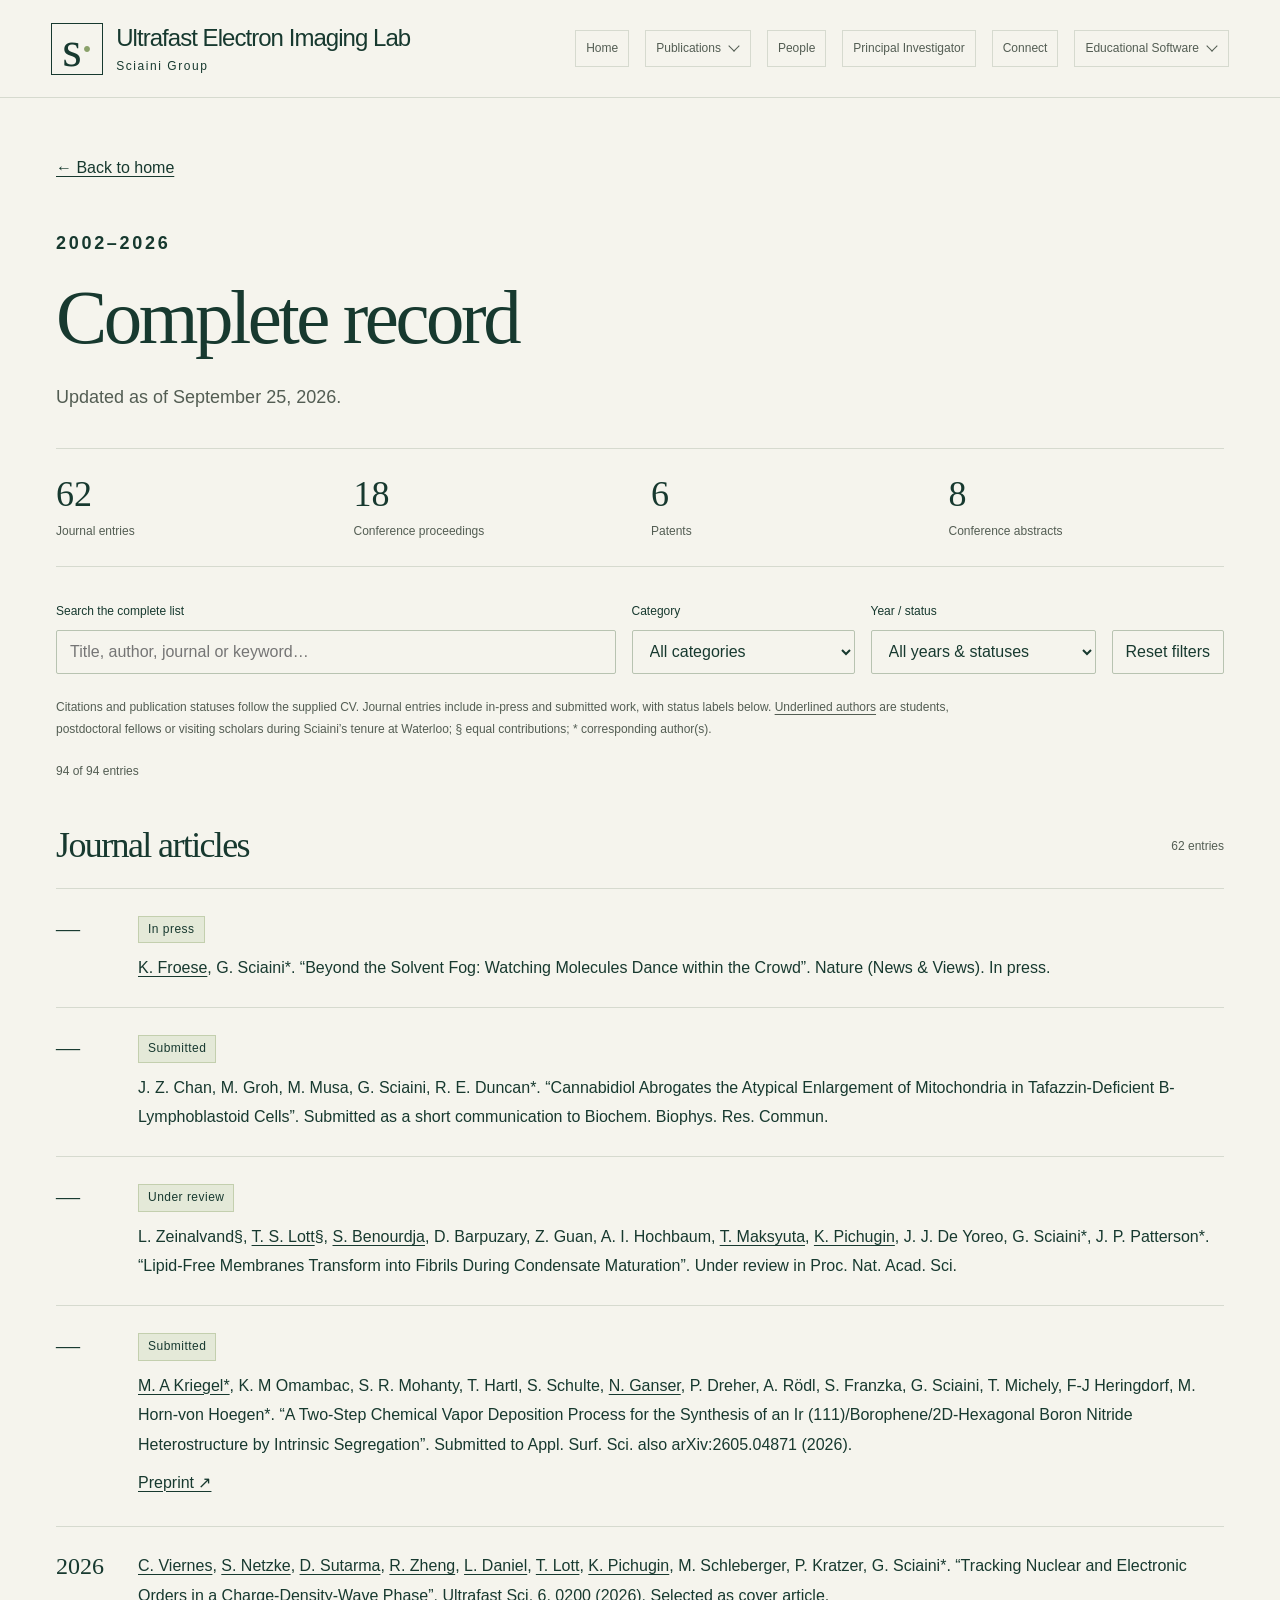
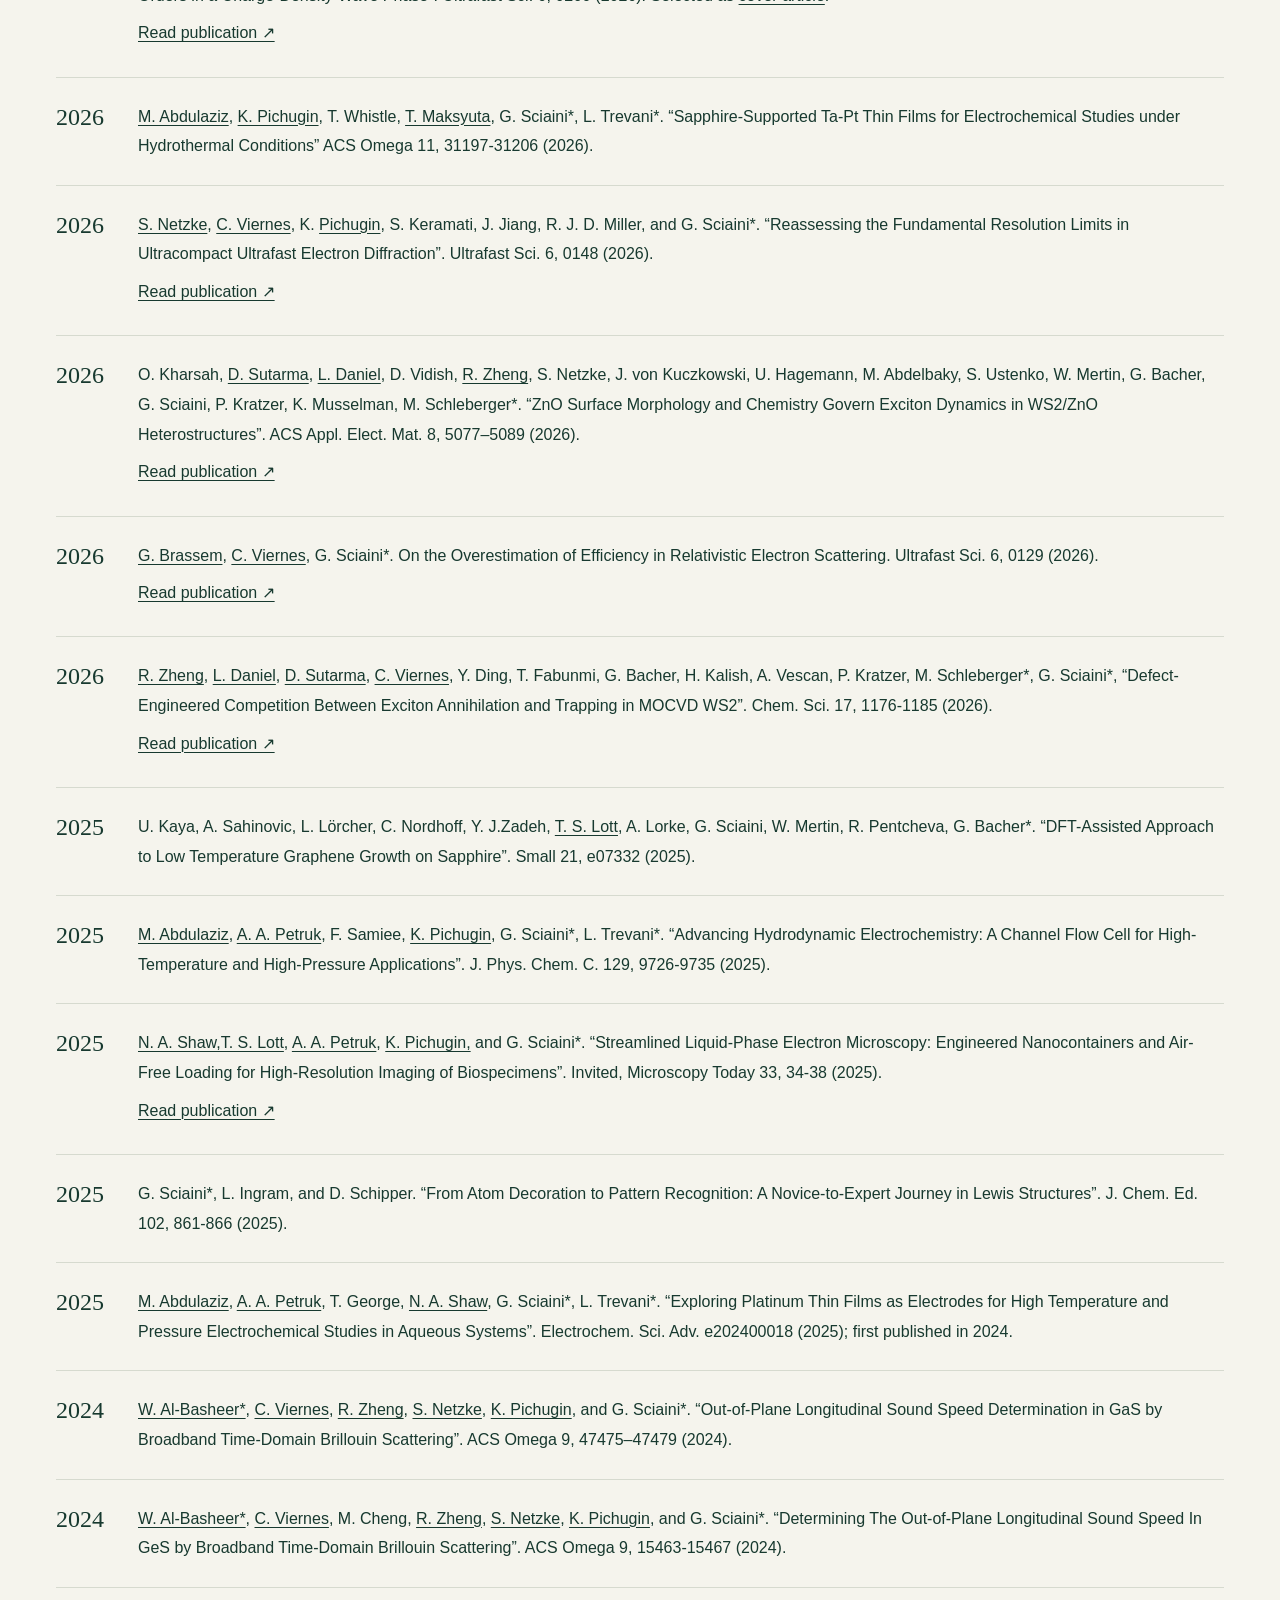
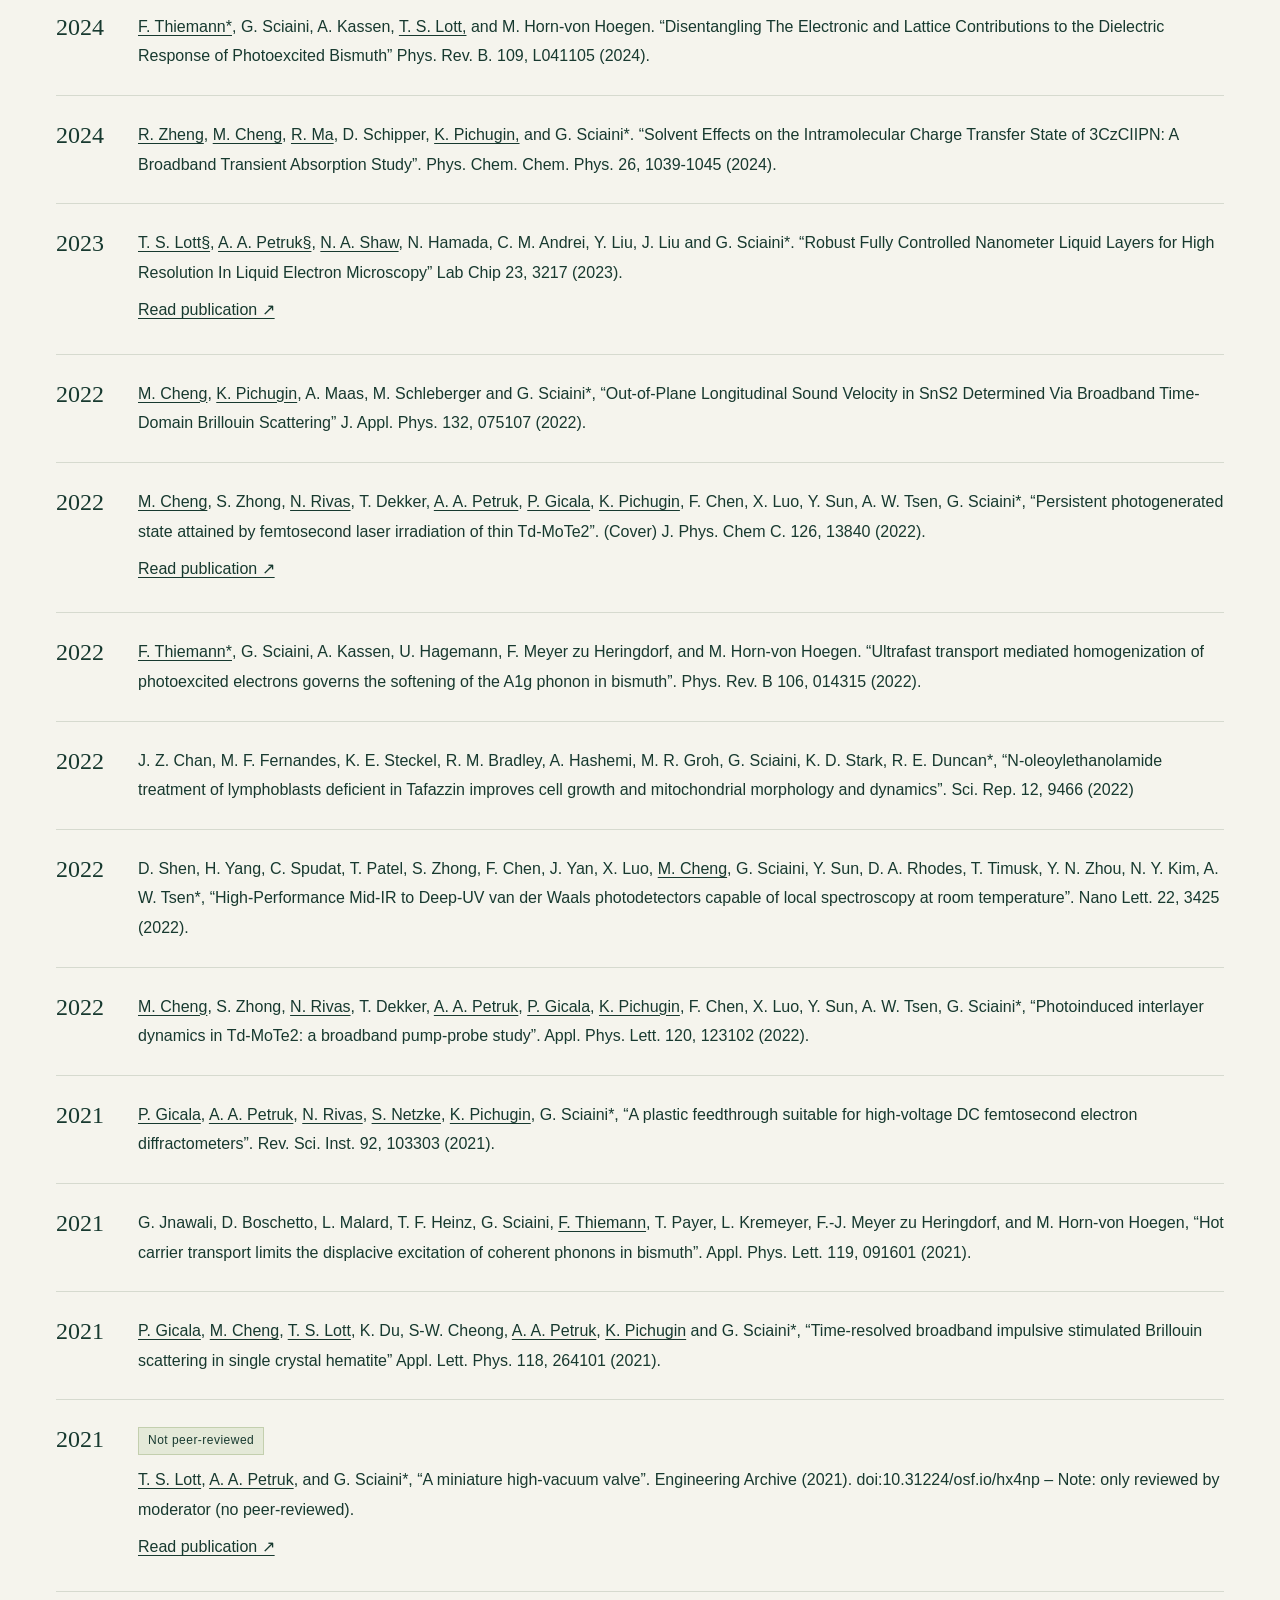
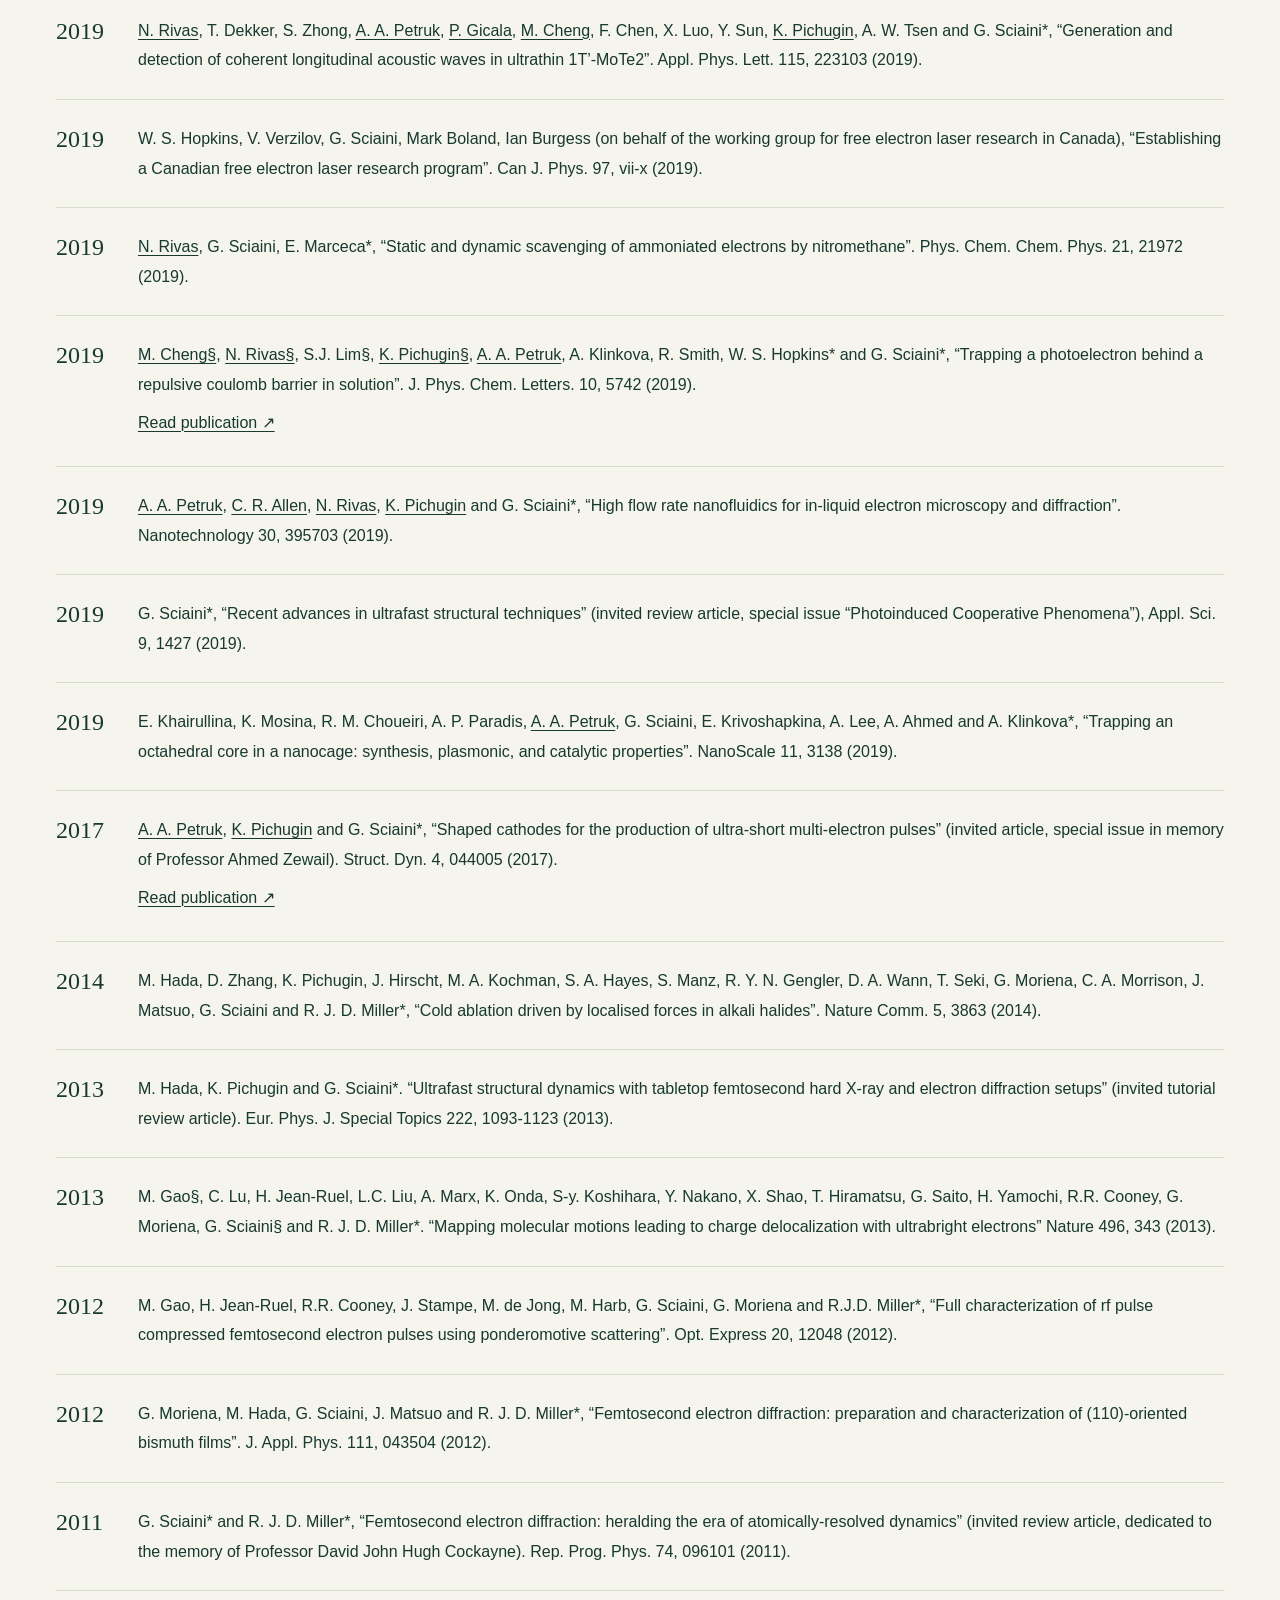
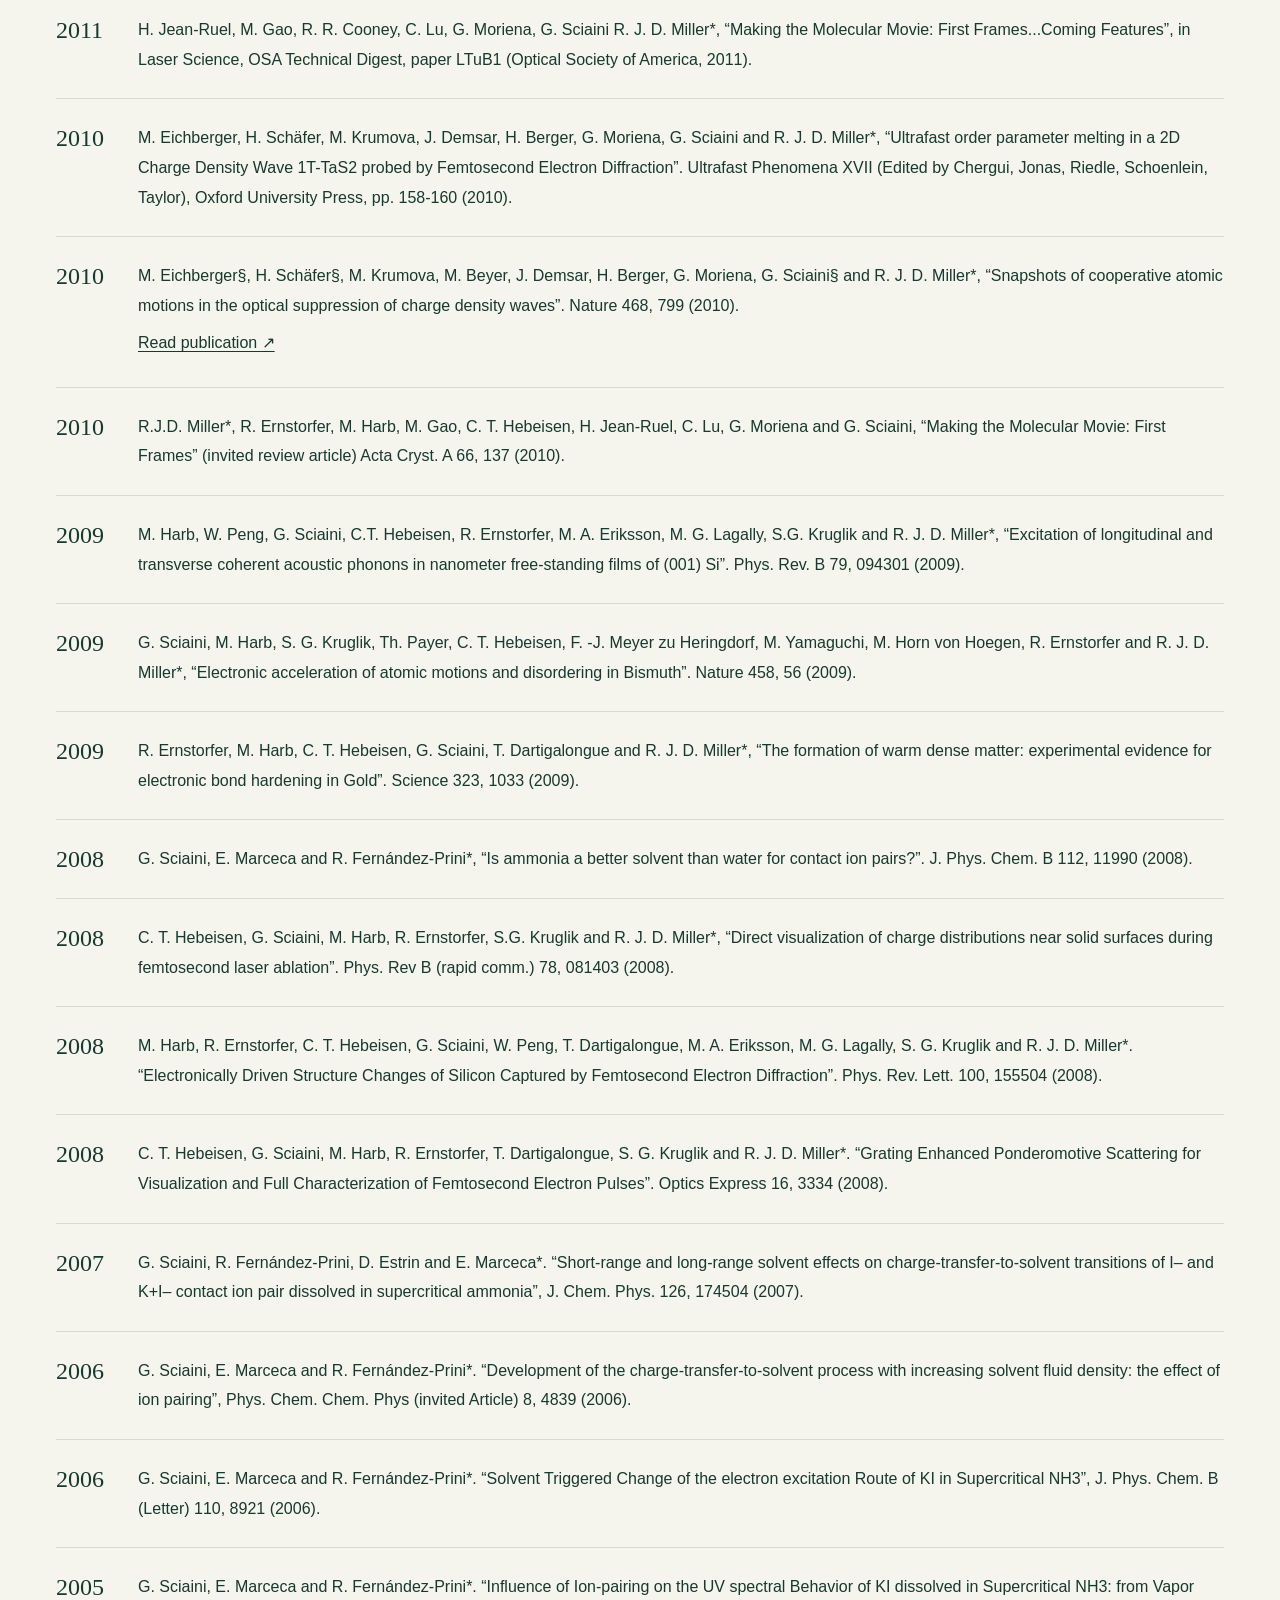
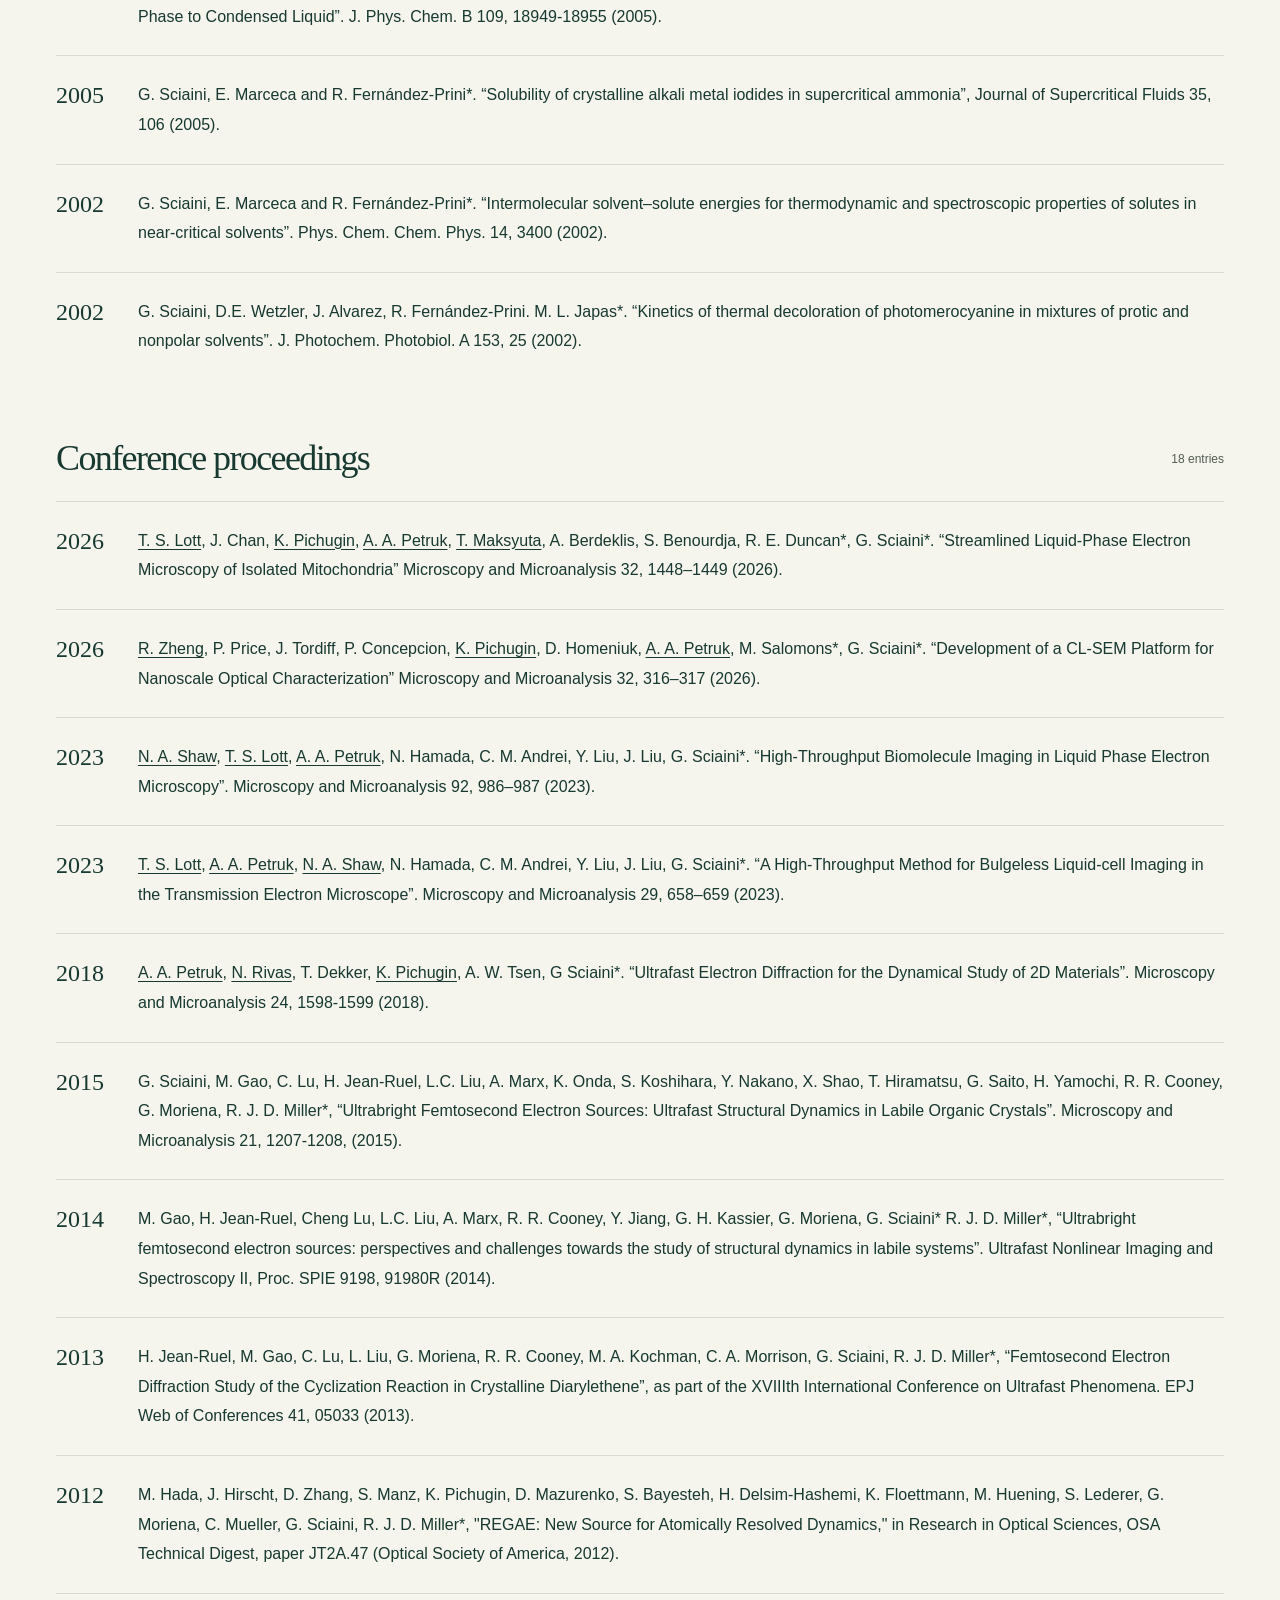
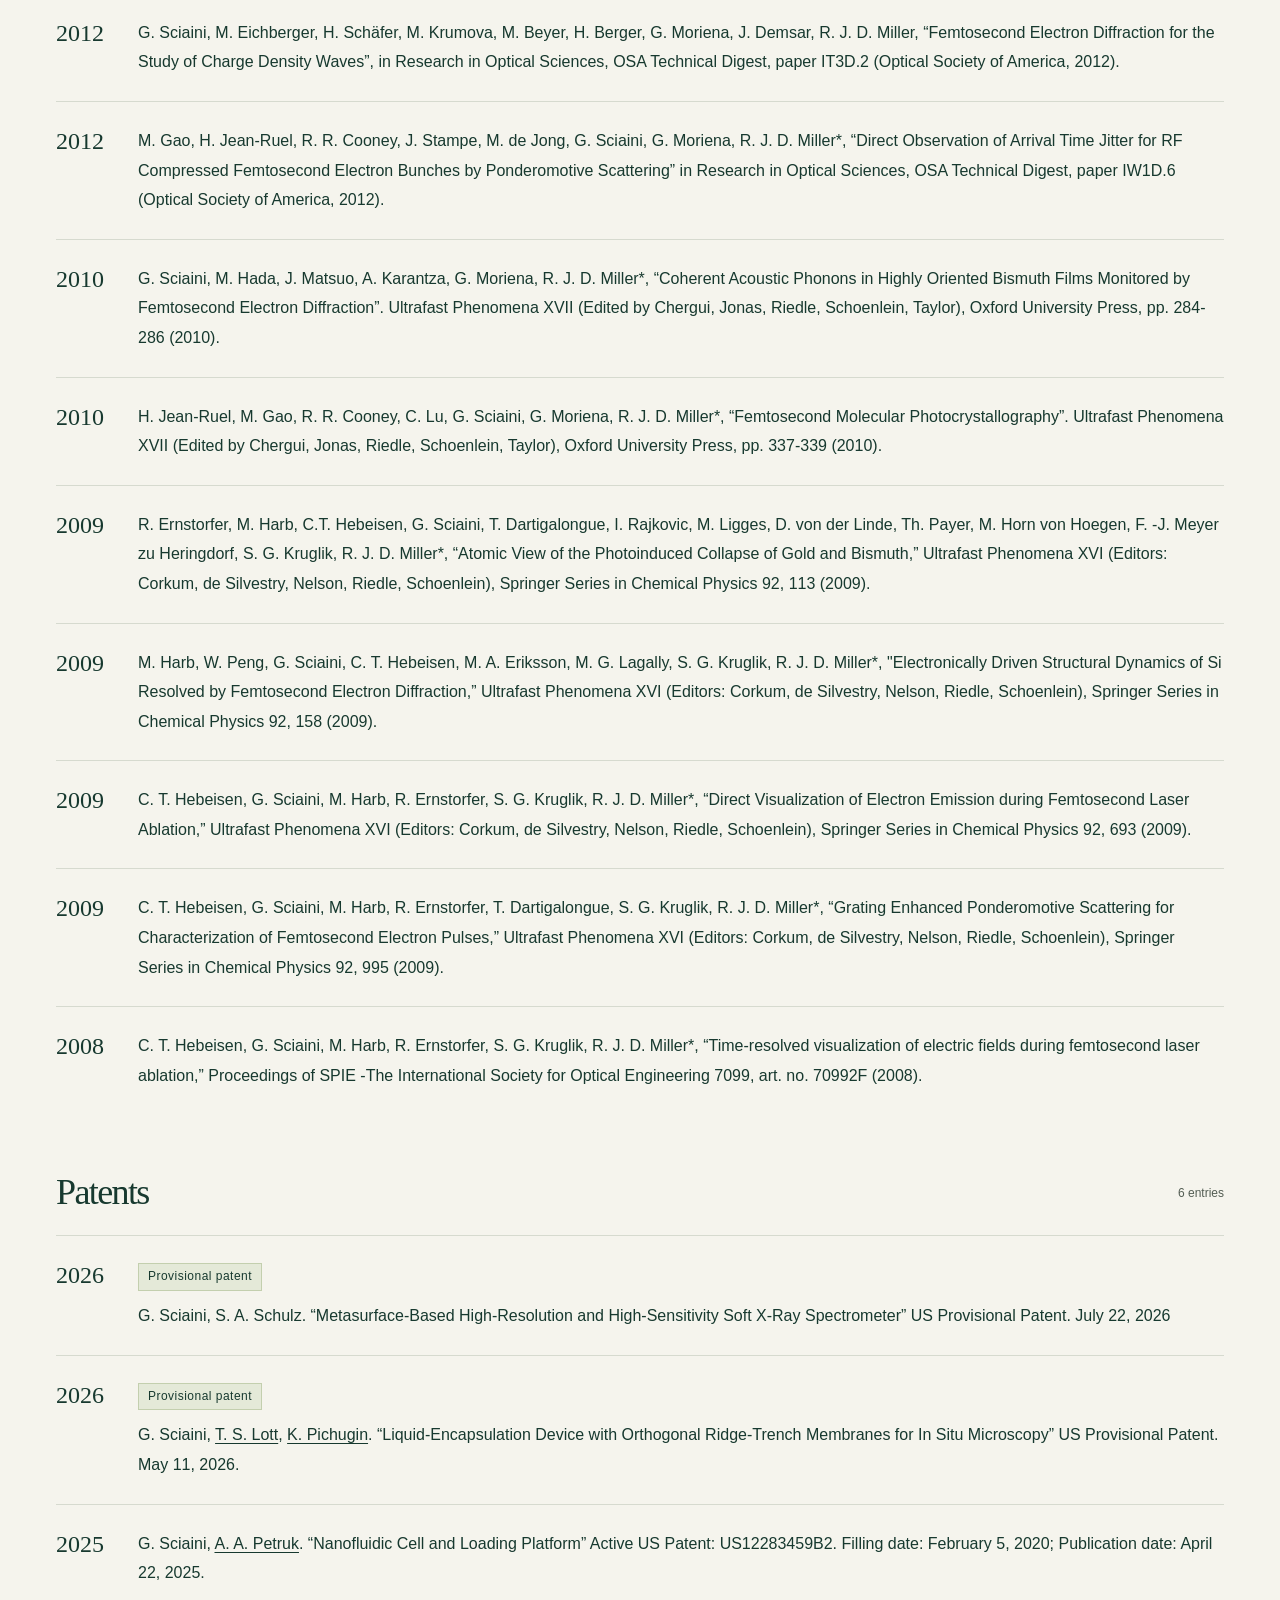
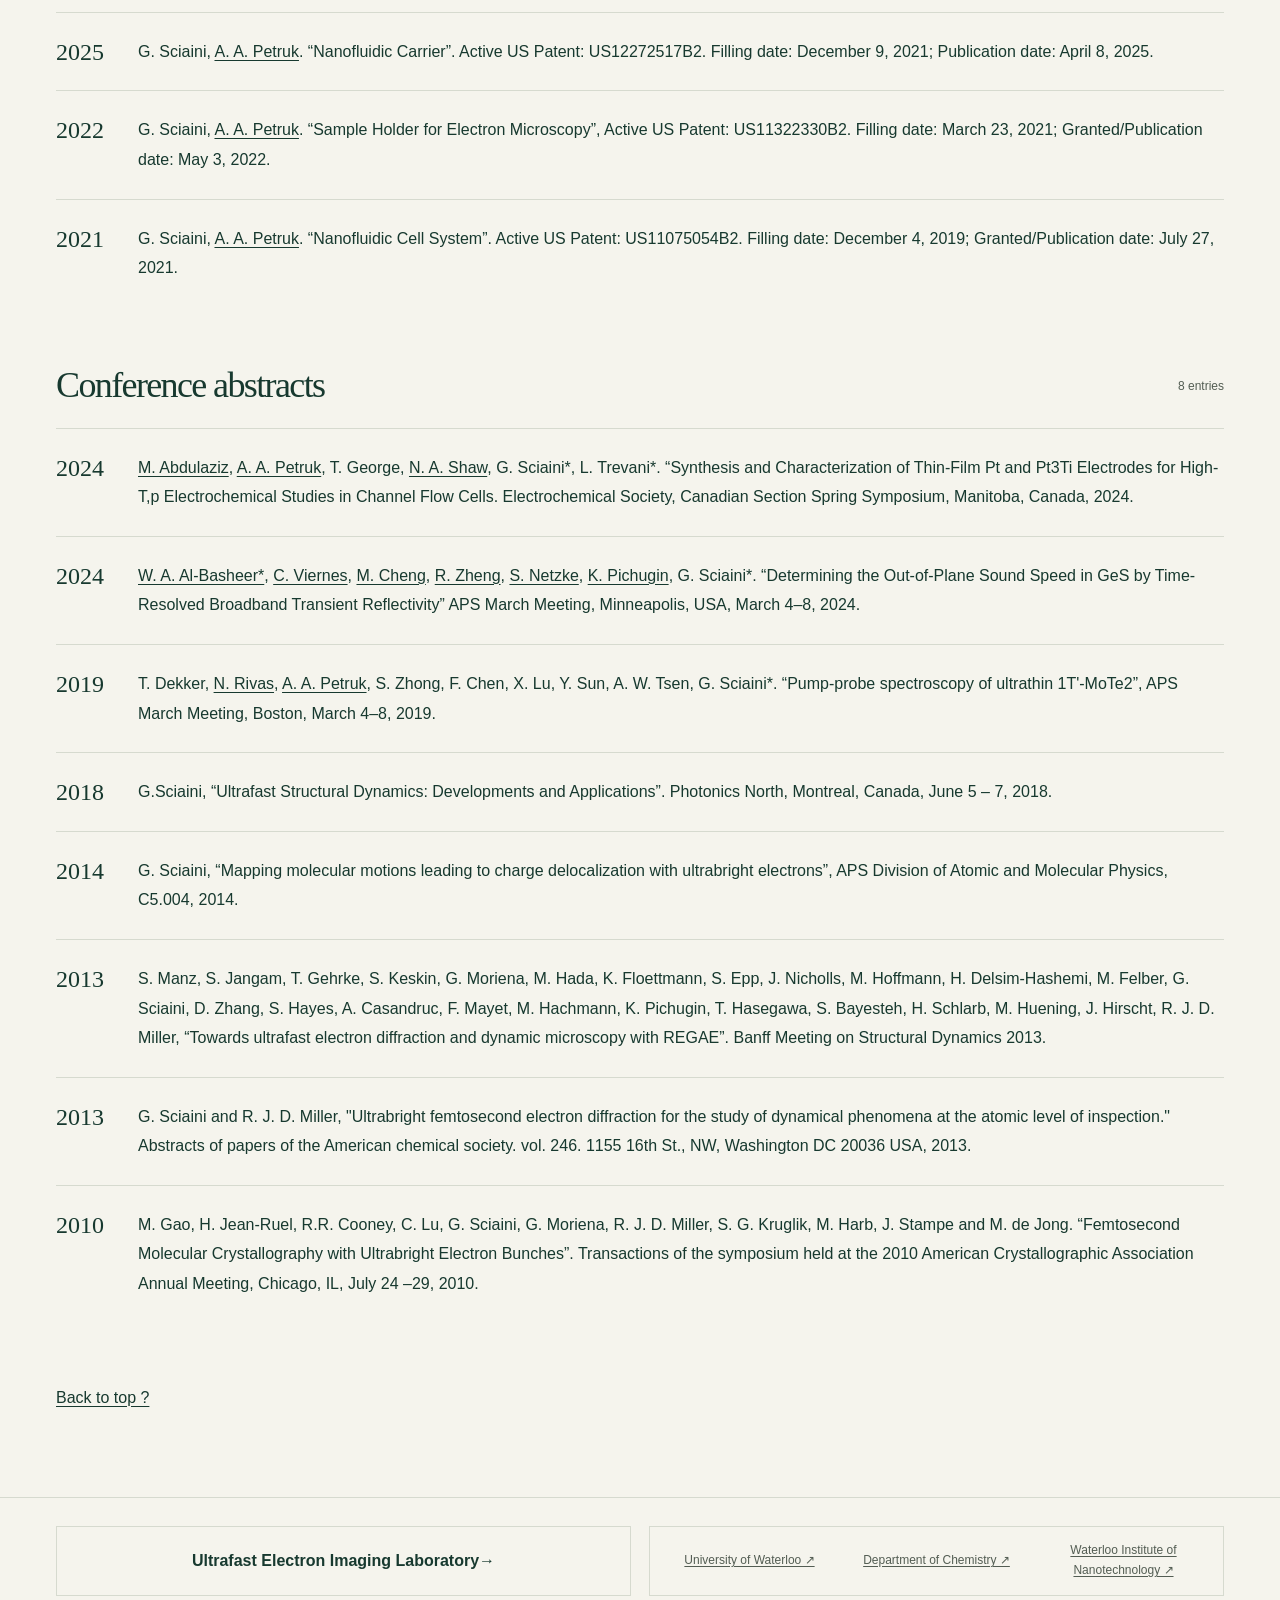
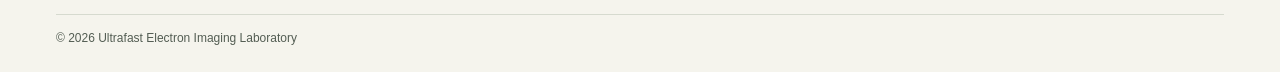
==== publications.html @ 293374c2 "major changes" ====
<!doctype html>
<html lang="en">
  <head>
    <meta charset="utf-8">
    <meta name="viewport" content="width=device-width, initial-scale=1">
    <meta name="theme-color" content="#143b32">
    <title>
      Complete Publications — UeIL
    </title>
    <meta name="description" content="Complete publication record from Germán Sciaini’s September 2026 CV: journal articles, conference proceedings, patents and abstracts.">
    <link rel="stylesheet" href="assets/css/style.css">
    <script src="assets/js/navigation.js" defer>
    </script>
    <script src="assets/js/publications.js" defer>
    </script>
  </head>
  <body>
    <a class="skip" href="#main">Skip to content</a>
    <header>
      <a class="brand" href="index.html" aria-label="UeIL home"><span class="mark" aria-hidden="true">s<span>·</span></span><span>Ultrafast Electron Imaging Lab<small>Sciaini Group</small></span></a>
      <button class="menu-toggle" aria-expanded="false" aria-controls="navigation">
         Menu <span>☰</span>
      </button>
      <nav id="navigation" aria-label="Main navigation">
        <a href="index.html">Home</a>
        <div class="publications-nav">
          <a href="index.html#publications">Publications <span class="nav-dropdown-indicator" aria-hidden="true">⌄</span></a>
          <div class="publications-menu">
            <a href="publications.html" aria-current="page">Complete Publications <span aria-hidden="true">→</span></a>
            <a href="spotlight.html">Research Spotlights <span aria-hidden="true">→</span></a>
          </div>
        </div>
        <a href="index.html#people">People</a>
        <a href="index.html#pi">Principal Investigator</a>
        <details class="education-dropdown">
          <summary>
            Educational Software <span aria-hidden="true">⌄</span>
          </summary>
          <div class="education-links" aria-label="Educational visualizers">
            <a href="educational-software/Hydrogen_Orbital_Visualizer.html" target="_blank" rel="noopener">Hydrogen Orbital Visualizer <span aria-hidden="true">→</span></a>
            <a href="educational-software/Hybrid_Orbital_Visualizer.html" target="_blank" rel="noopener">Hybrid Orbital Visualizer <span aria-hidden="true">→</span></a>
            <a href="educational-software/Molecular_Orbital_Visualizer.html" target="_blank" rel="noopener">Molecular Orbital Visualizer <span aria-hidden="true">→</span></a>
            <small>Opens in a new tab</small>
          </div>
        </details>
        <a class="nav-contact" href="index.html#contact">Connect</a>
      </nav>
    </header>
    <main id="main" class="wrap bibliography">
      <a class="text-link" href="index.html">← Back to home</a>
      <p class="eyebrow">
         2002–2026
      </p>
      <h1>
         Complete record
      </h1>
      <p class="bibliography-intro">
         Updated as of September 25, 2026.
      </p>
      <div class="cv-totals">
        <span><strong data-cv-total="Journal articles">—</strong>Journal entries</span><span><strong data-cv-total="Conference proceedings">—</strong>Conference proceedings</span><span><strong data-cv-total="Patents">—</strong>Patents</span><span><strong data-cv-total="Conference abstracts">—</strong>Conference abstracts</span>
      </div>
      <p id="cv-totals-error" role="alert" hidden>
        The publication list could not be loaded.
      </p>
      <div class="cv-controls">
        <label>
           Search the complete list<input type="search" id="cv-search" placeholder="Title, author, journal or keyword…">
        </label>
        <label>
           Category
          <select id="cv-category">
            <option value="All">
              All categories
            </option>
            <option>
              Journal articles
            </option>
            <option>
              Conference proceedings
            </option>
            <option>
              Patents
            </option>
            <option>
              Conference abstracts
            </option>
          </select>
        </label>
        <label>
           Year / status
          <select id="cv-year">
            <option value="All">
              All years & statuses
            </option>
            <option value="2026">
              2026
            </option>
            <option value="2025">
              2025
            </option>
            <option value="2024">
              2024
            </option>
            <option value="2023">
              2023
            </option>
            <option value="2022">
              2022
            </option>
            <option value="2021">
              2021
            </option>
            <option value="2019">
              2019
            </option>
            <option value="2018">
              2018
            </option>
            <option value="2017">
              2017
            </option>
            <option value="2015">
              2015
            </option>
            <option value="2014">
              2014
            </option>
            <option value="2013">
              2013
            </option>
            <option value="2012">
              2012
            </option>
            <option value="2011">
              2011
            </option>
            <option value="2010">
              2010
            </option>
            <option value="2009">
              2009
            </option>
            <option value="2008">
              2008
            </option>
            <option value="2007">
              2007
            </option>
            <option value="2006">
              2006
            </option>
            <option value="2005">
              2005
            </option>
            <option value="2002">
              2002
            </option>
            <option value="In press">
              In press
            </option>
            <option value="Pending">
              Submitted / under review
            </option>
          </select>
        </label>
        <button id="cv-reset">
           Reset filters
        </button>
      </div>
      <p class="cv-source-note">
         Citations and publication statuses follow the supplied CV. Journal entries include in-press and submitted work, with status labels below. <span class="cv-member">Underlined authors</span> are students, postdoctoral fellows or visiting scholars during Sciaini’s tenure at Waterloo; § equal contributions; * corresponding author(s).
      </p>
      <p id="cv-count" aria-live="polite">
        Loading publication counts…
      </p>
      <p id="cv-empty" hidden>
         No entries match these filters. Try another search or reset the filters.
      </p>
      <div id="cv-categories"></div>
      <a class="text-link" href="#main">Back to top ?</a>
    </main>
    <footer class="site-footer">
      <div class="wrap footer-inner">
        <a class="footer-name" href="index.html">Ultrafast Electron Imaging Laboratory<span>→</span></a>
        <nav class="footer-affiliations" aria-label="Institutional affiliations">
          <a href="https://uwaterloo.ca/" target="_blank" rel="noopener" aria-label="University of Waterloo"><span class="footer-affiliation-full">University of Waterloo ↗</span><span class="footer-affiliation-compact" aria-hidden="true">UWaterloo</span></a>
          <a href="https://uwaterloo.ca/chemistry/" target="_blank" rel="noopener" aria-label="Department of Chemistry"><span class="footer-affiliation-full">Department of Chemistry ↗</span><span class="footer-affiliation-compact" aria-hidden="true">Dept. Chemistry</span></a>
          <a href="https://uwaterloo.ca/institute-nanotechnology/" target="_blank" rel="noopener" aria-label="Waterloo Institute of Nanotechnology"><span class="footer-affiliation-full">Waterloo Institute of Nanotechnology ↗</span><span class="footer-affiliation-compact" aria-hidden="true">WIN</span></a>
        </nav>
        <div class="footer-meta">
          <span>© 2026 Ultrafast Electron Imaging Laboratory</span>
        </div>
      </div>
    </footer>
  </body>
</html>
---- assets/css/style.css ----
:root {
  --paper:#f5f4ed;
  --ink:#17392f;
  --muted:#535d53;
  --line:#d6dacf;
  --green:#153d32;
  --accent:#b5cc89;
  --font-sans:Arial,Helvetica,sans-serif;
  --font-serif:Georgia,'Times New Roman',serif;
  --type-caption:.75rem;
  --type-small:1rem;
  --type-body:1.125rem;
  --type-lead:1.125rem;
  --type-title-sm:1.25rem;
  --type-title-md:1.5rem;
  --type-title-lg:1.875rem;
  --type-heading:2.25rem;
  --type-heading-xl:2.75rem;
  --type-display-compact:3.125rem;
  --type-display-mobile:3.125rem;
  --type-display-tablet:3.5rem;
  --type-display:52px;
  --type-heading-main:40px;
  --type-bibliography:50px
}
@supports (font-size:clamp(1rem,2vw,2rem)) {
  :root {
    --type-display:clamp(3.25rem,5.2vw,4.75rem);
    --type-heading-main:clamp(2.5rem,4.1vw,3.875rem);
    --type-bibliography:clamp(3.125rem,6vw,5.375rem)
  }
}
* {
  box-sizing:border-box
}
html {
  scroll-behavior:smooth;
  scroll-padding-top:98px
}
body {
  margin:0;
  background:var(--paper);
  color:var(--ink);
  font-family:Arial,Helvetica,sans-serif;
  font-family:var(--font-sans);
  font-size:16px;
  font-size:var(--type-body);
  line-height:1.65
}
a {
  color:inherit;
  text-decoration:underline;
  text-underline-offset:.18em;
  text-decoration-thickness:1px
}
button,input {
  font:inherit
}
button,a,input {
  -webkit-tap-highlight-color:transparent
}
button {
  cursor:pointer
}
a:focus-visible,button:focus-visible,input:focus-visible {
  outline:3px solid #b77a31;
  outline-offset:5px
}
img {
  max-width:100%;
  display:block
}
figure {
  margin:0
}
h1,h2,h3,p {
  margin:0
}
h1,h2 {
  font-family:Georgia,'Times New Roman',serif;
  font-family:var(--font-serif);
  font-weight:400;
  letter-spacing:-.045em;
  line-height:1.05
}
h1 {
  font-size:64px;
  font-size:var(--type-display)
}
h2 {
  font-size:40px;
  font-size:var(--type-heading-main)
}
h3 {
  font-size:24px;
  font-size:var(--type-title-md);
  line-height:1.3;
  font-weight:500;
  letter-spacing:-.035em
}
em {
  font-weight:400
}
sup,sub {
  font-size:12px;
  font-size:var(--type-caption)
}
p {
  color:var(--muted)
}
.wrap {
  max-width:1320px;
  margin:auto;
  padding-left:56px;
  padding-right:56px
}
.section {
  padding-top:56px;
  padding-bottom:56px
}
.research.section,.publications.section {
  padding-bottom:40px
}
.eyebrow {
  font-size:16px;
  font-size:var(--type-body);
  letter-spacing:.15em;
  font-weight:600;
  color:inherit;
  line-height:1.3
}
.dot {
  display:inline-block;
  width:7px;
  height:7px;
  background:#749456;
  border-radius:50%;
  margin-right:8px
}
header {
  height:98px;
  padding:0 4%;
  display:flex;
  align-items:center;
  justify-content:space-between;
  border-bottom:1px solid var(--line);
  background:var(--paper);
  position:sticky;
  top:0;
  z-index:10
}
.brand {
  display:flex;
  align-items:center;
  gap:13px;
  min-width:0;
  font-size:24px;
  font-size:var(--type-title-md);
  line-height:1.2;
  letter-spacing:-.04em
}
.brand small {
  font-size:12px;
  font-size:var(--type-caption);
  letter-spacing:.13em;
  display:block;
  margin-top:6px
}
.mark {
  font-family:Georgia,serif;
  font-family:var(--font-serif);
  font-size:56px;
  font-size:var(--type-display-compact);
  line-height:1;
  border:1px solid var(--ink);
  width:52px;
  height:52px;
  text-align:center
}
.mark span {
  color:#8aa16a
}
nav {
  display:flex;
  gap:16px;
  align-items:center;
  font-size:12px;
  font-size:var(--type-caption)
}
nav a:hover,nav a:focus-visible,.text-link:hover,.text-link:focus-visible {
  color:#6b894a
}
nav a {
  text-decoration:none
}
.brand,.button,.pub-arrow {
  text-decoration:none
}
.publications-nav>a,
.education-dropdown summary,
nav>a {
  display:inline-flex;
  align-items:center;
  justify-content:center;
  min-height:36px;
  padding:8px 10px;
  border:1px solid var(--line);
  color:var(--muted);
  text-align:center;
  text-decoration:none
}
.publications-nav>a:hover,
.publications-nav>a:focus-visible,
.education-dropdown summary:hover,
.education-dropdown summary:focus-visible,
nav>a:hover,
nav>a:focus-visible {
  color:var(--ink);
  background:#e9ede3;
  border-color:#b5bbae
}
.publications-nav {
  position:relative
}
.publications-nav>a {
  gap:7px;
}
.nav-dropdown-indicator,
.education-dropdown>summary>span {
  display:inline-flex;
  align-items:center;
  justify-content:center;
  width:12px;
  height:12px;
  overflow:hidden;
  font-size:0;
  line-height:1
}
.nav-dropdown-indicator::after,
.education-dropdown>summary>span::after {
  content:"";
  width:7px;
  height:7px;
  margin-top:-4px;
  border-right:1.5px solid currentColor;
  border-bottom:1.5px solid currentColor;
  transform:rotate(45deg)
}
.publications-menu {
  display:none;
  position:absolute;
  top:100%;
  left:-12px;
  z-index:11;
  min-width:205px;
  padding:8px;
  background:var(--paper);
  border:1px solid var(--line);
  box-shadow:0 12px 30px #17392f1a
}
.publications-nav:hover .publications-menu,
.publications-nav:focus-within .publications-menu {
  display:block
}
.publications-menu a {
  color:var(--muted);
  text-decoration:none
}
.publications-menu a:hover,
.publications-menu a:focus-visible {
  color:var(--ink);
  background:#e9ede3
}
.education-links a:hover,
.education-links a:focus-visible {
  color:#6b894a;
  background:#e9ede3
}
.publications-menu a {
  display:block;
  padding:9px 11px;
  white-space:nowrap
}
.publications-menu a span {
  float:right
}
.education-dropdown {
  position:relative;
  order:2;
  margin-left:auto
}
.education-dropdown summary {
  display:flex;
  align-items:center;
  justify-content:center;
  gap:7px;
  cursor:pointer;
  list-style:none;
  white-space:nowrap
}
.education-dropdown summary::-webkit-details-marker {
  display:none
}
.education-links {
  position:absolute;
  top:100%;
  left:0;
  z-index:11;
  min-width:245px;
  padding:8px;
  display:none;
  background:var(--paper);
  border:1px solid var(--line);
  box-shadow:0 12px 30px #17392f1a
}
.education-dropdown[open] .education-links {
  display:block
}
.education-links a {
  display:block;
  padding:9px 11px
}
.education-links a span {
  float:right
}
.education-links small {
  display:block;
  padding:7px 11px 4px;
  color:var(--muted);
  font-size:12px;
  font-size:var(--type-caption)
}
.nav-contact {
  order:1;
  border:1px solid var(--line);
  padding:8px 10px;
  display:flex;
  align-items:center;
  justify-content:center;
  min-height:36px;
  text-align:center
}
.menu-toggle {
  display:none
}
.hero {
  display:grid;
  grid-template-columns:1fr 1fr;
  gap:25px;
  align-items:center;
  min-height:0;
  padding-top:24px;
  padding-bottom:24px
}
.hero .eyebrow {
  margin-bottom:16px
}
.intro {
  font-size:18px;
  font-size:var(--type-lead);
  max-width:435px;
  line-height:1.8;
  margin:30px 0
}
.actions {
  display:flex;
  align-items:center;
  gap:25px;
  flex-wrap:wrap
}
.button {
  background:var(--green);
  color:white;
  padding:14px 22px;
  display:inline-flex;
  gap:28px;
  align-items:center;
  font-size:12px;
  font-size:var(--type-caption);
  border:1px solid var(--green);
  transition:background .2s
}
.button:hover {
  background:#315746
}
.text-link {
  font-size:12px;
  font-size:var(--type-caption);
  padding-bottom:6px;
  display:inline-flex;
  gap:18px;
  align-items:center
}
.indv-emph {
  text-align: center;
  font-size:16px;
  font-size:var(--type-body)
}
.indv-emph * {
  font-size: inherit !important;
}
.hero-note {
  font-size:12px;
  font-size:var(--type-caption);
  letter-spacing:.07em;
  margin-top:36px
}
.hero-figure {
  align-self:center;
  padding:15px 0 0 22px
}
.hero-figure img {
  width:100%;
  height:auto;
  mix-blend-mode:multiply;
  margin:26px 0 20px
}
.figure-heading {
  display:flex;
  justify-content:space-between;
  font-size:12px;
  font-size:var(--type-caption);
  letter-spacing:.11em;
  border-bottom:1px solid var(--line);
  padding-bottom:10px
}
.hero-figure figcaption {
  font-size:12px;
  font-size:var(--type-caption);
  line-height:1.8;
  border-top:1px solid var(--line);
  padding-top:13px
}
.hero-figure figcaption,.research article small,.gallery-credit,.spotlight-figure figcaption {
  color:var(--muted);
  text-align:center;
  line-height:1.8
}
.research article small,.gallery-credit,.spotlight-figure figcaption {
  display:flex;
  flex-direction:column;
  align-items:center
}
.hero-figure figcaption>span {
  display:block;
  font-size:14px;
  font-size:var(--type-small);
  color:var(--ink);
  margin-bottom:5px
}
.figure-source {
  display:flex;
  flex-direction:column;
  align-items:center;
  font-size:var(--type-caption);
  margin-top:10px
}
.source-link {
  display:block;
  width:fit-content;
  order:-1;
  margin:0 auto 8px;
  padding:6px 12px;
  border:1px solid #c3cbbb;
  border-radius:2px;
  background:#eeeFe7;
  color:var(--ink);
  font-size:14px;
  text-decoration:none;
  transition:background .2s,border-color .2s
}
.source-link:hover,.source-link:focus-visible {
  border-color:#b5bbae;
  background:#e9ede3;
  color:var(--ink)
}
.research {
  background:var(--paper);
  color:var(--ink)
}
.section-top {
  display:flex;
  justify-content:space-between;
  align-items:center;
  margin-bottom:22px
}
.section-note {
  font-size:14px;
  font-size:var(--type-small);
  color:var(--muted)
}
.section-heading {
  display:flex;
  align-items:flex-end;
  justify-content:space-between;
  gap:50px;
  margin-bottom:48px
}
.section-heading>p {
  max-width:380px;
  font-size:14px;
  font-size:var(--type-small);
  line-height:1.85
}
.research-grid {
  display:grid;
  grid-template-columns:repeat(3,1fr);
  gap:32px
}
.research-image {
  height:210px;
  overflow:hidden;
  background:#fff;
  margin-bottom:25px
}
.research-image img {
  height:100%;
  width:100%;
  object-fit:cover;
  transition:transform .4s
}
.research article:nth-child(2) img,.research article:nth-child(3) img {
  object-fit:contain
}
.research article:hover img {
  transform:scale(1.035)
}
.topic-number {
  font-size:12px;
  font-size:var(--type-caption);
  letter-spacing:.12em;
  color:#667957
}
.research h3 {
  margin:14px 0
}
.research article>p {
  font-size:14px;
  font-size:var(--type-small);
  line-height:1.9
}
.research article>a {
  display:flex;
  justify-content:space-between;
  padding:20px 0 13px;
  font-size:12px;
  font-size:var(--type-caption)
}
.research small {
  display:block;
  font-size:12px;
  font-size:var(--type-caption);
  margin-top:10px
}
.publications {
  background:var(--paper)
}
.publication-controls {
  display:flex;
  justify-content:space-between;
  gap:20px;
  flex-wrap:wrap
}
.filters,.people-tabs {
  display:flex;
  gap:6px;
  flex-wrap:wrap
}
.filters button,.people-tabs button {
  border:1px solid #c3cbbb;
  background:transparent;
  padding:8px 13px;
  font-size:12px;
  font-size:var(--type-caption);
  color:var(--ink);
  border-radius:2px
}
.filters button.active,.people-tabs button.active {
  background:var(--green);
  color:white;
  border-color:var(--green)
}
.publications .filters button:not(.active) {
  background:#eeeFe7
}
.publications .filters button:not(.active):hover {
  background:#e9ede3;
  border-color:#b5bbae
}
.people-tabs button:not(.active) {
  background:#eeeFe7
}
.people-tabs button:not(.active):hover {
  background:#e9ede3;
  border-color:#b5bbae
}
.search {
  display:flex;
  align-items:center;
  border-bottom:1px solid #9ba994
}
.search input {
  flex:1;
  min-width:0;
  background:none;
  border:0;
  padding:8px 6px;
  font-size:12px;
  font-size:var(--type-caption);
  color:var(--ink);
  width:0
}
.search>span:last-child {
  display:grid;
  flex:0 0 32px;
  place-items:center;
  font-size:24px;
  font-size:var(--type-title-md);
  line-height:1
}
.result-count {
  font-size:12px;
  font-size:var(--type-caption);
  margin:24px 0 14px
}
.publication {
  display:grid;
  grid-template-columns:72px 1fr 42px;
  gap:28px;
  padding:28px 0;
  border-top:1px solid #c2cdba;
  align-items:start
}
.pub-year {
  font-family:Georgia,serif;
  font-family:var(--font-serif);
  font-size:24px;
  font-size:var(--type-title-md)
}
.pub-meta {
  font-size:12px;
  font-size:var(--type-caption);
  letter-spacing:.08em;
  text-transform:uppercase;
  color:#5b725c;
  margin-bottom:10px
}
.publication h3 {
  font-family:Georgia,serif;
  font-family:var(--font-serif);
  font-size:24px;
  font-size:var(--type-title-md);
  max-width:850px;
  letter-spacing:-.02em
}
.pub-authors {
  font-size:12px;
  font-size:var(--type-caption);
  margin-top:9px
}
.pub-summary {
  font-size:12px;
  font-size:var(--type-caption);
  margin-top:10px
}
.pub-arrow {
  width:38px;
  height:38px;
  border:1px solid #afbea8;
  display:grid;
  place-items:center;
  border-radius:50%;
  font-size:20px;
  font-size:var(--type-title-sm)
}
.pub-arrow:hover {
  background:var(--green);
  color:white
}
.empty {
  padding:40px 0
}
.roster-note {
  display:block;
  font-size:12px;
  font-size:var(--type-caption);
  margin-top:12px
}
.people-tabs {
  margin-bottom:30px
}
.people-roster-group+.people-roster-group {
  margin-top:40px
}
.people-roster-title,.previous-members>h3 {
  font-family:Georgia,'Times New Roman',serif;
  font-family:var(--font-serif);
  font-size:24px;
  font-size:var(--type-title-md);
  font-weight:400;
  margin-bottom:18px;
}
.previous-members {
  margin-top:42px
}
.previous-members-list {
  display:grid;
  grid-template-columns:repeat(3,1fr);
  gap:0 25px;
  list-style:none;
  margin:0;
  padding:0
}
.previous-members-list li {
  display:flex;
  flex-direction:row;
  align-items:baseline;
  flex-wrap:wrap;
  column-gap:8px;
  padding:11px 0;
  border-top:1px solid #c2cdba
}
.previous-members-list strong {
  font-size:12px;
  font-size:var(--type-caption);
  font-weight:500
}
.previous-members-list span {
  font-size:12px;
  font-size:var(--type-caption);
  color:#52674e
}
.people-grid {
  display:grid;
  grid-template-columns:repeat(4,1fr);
  gap:34px 25px
}
.portrait {
  height:195px;
  background:#e6e9df;
  position:relative;
  display:grid;
  place-items:center;
  overflow:hidden;
  border:1px solid #d8ded0
}
.portrait::before,.portrait::after {
  content:'';
  position:absolute;
  width:170px;
  height:170px;
  border:1px solid #ccd5c3;
  border-radius:50%;
  transform:rotate(-35deg) scaleX(.55)
}
.portrait::after {
  transform:rotate(35deg) scaleX(.55)
}
.portrait .initials {
  font:44px Georgia,serif;
  font:var(--type-heading-xl) var(--font-serif);
  color:#8a9b81;
  z-index:1
}
.portrait .photo-label {
  position:absolute;
  bottom:12px;
  font-size:12px;
  font-size:var(--type-caption);
  letter-spacing:.16em;
  color:#65745c
}
.portrait img {
  position:absolute;
  inset:0;
  width:100%;
  height:100%;
  object-fit:cover;
  object-position:center top;
  z-index:2
}
.person h3 {
  font-size:18px;
  font-size:var(--type-lead);
  margin-top:13px
}
.person .role {
  font-size:var(--type-small);
  color:#52674e;
  margin-top:2px
}
.person .focus {
  font-size:var(--type-small);
  margin-top:7px;
  line-height:1.6
}
.pi {
  border-top:1px solid var(--line)
}
.pi.section {
  padding:68px 0
}
.pi-grid {
  display:grid;
  grid-template-columns:.7fr 1fr;
  gap:90px;
  align-items:center
}
.pi-portrait {
  height:490px;
  background:#e6e8dc;
  position:relative;
  display:flex;
  justify-content:center;
  align-items:center;
  overflow:hidden
}
.pi-portrait .initials {
  font:64px Georgia,serif;
  font:var(--type-display) var(--font-serif);
  color:#879577
}
.portrait-orbit {
  position:absolute;
  width:290px;
  height:360px;
  border:1px solid #c1c9b5;
  border-radius:50%;
  transform:rotate(32deg)
}
.portrait-orbit:after {
  content:'';
  position:absolute;
  width:290px;
  height:360px;
  border:1px solid #c1c9b5;
  border-radius:50%;
  transform:rotate(-64deg)
}
.pi-portrait .photo-label {
  position:absolute;
  bottom:30px;
  letter-spacing:.18em;
  font-size:12px;
  font-size:var(--type-caption)
}
.pi-bio h2 {
  margin:10px 0 8px
}
.pi-role {
  font-size:14px;
  font-size:var(--type-small);
  color:#3e573c;
  margin-bottom:10px
}
.pi-bio>p:not(.eyebrow):not(.pi-role) {
  font-size:14px;
  font-size:var(--type-small);
  margin-bottom:8px
}
.pi-facts {
  display:grid;
  grid-template-columns:1fr 1fr;
  gap:14px;
  margin:12px 0;
  border-top:1px solid var(--line);
  padding-top:12px
}
.pi-facts strong {
  display:block;
  font:30px Georgia,serif;
  font:var(--type-title-lg) var(--font-serif)
}
.pi-facts span {
  font-size:12px;
  font-size:var(--type-caption);
  color:var(--muted);
  display:block;
  margin-top:5px
}
.contact {
  background:#183b32;
  color:#f5f4ed
}
.contact-grid {
  display:grid;
  grid-template-columns:1.3fr 1fr;
  gap:130px;
  align-items:center
}
.contact h2 {
  font-size:64px;
  font-size:var(--type-display-mobile);
  margin:24px 0
}
.contact p:not(.eyebrow) {
  max-width:450px;
  font-size:14px;
  font-size:var(--type-small);
  color:#becec2;
  margin-bottom:25px
}
.light {
  background:#d7e0c6;
  color:var(--ink);
  border:0
}
.light:hover {
  background:#e7efdc
}
.contact address {
  font-style:normal;
  font-size:14px;
  font-size:var(--type-small);
  line-height:1.9;
  color:#cbd7ce
}
.contact address strong {
  display:block;
  font-size:16px;
  font-size:var(--type-body);
  color:var(--paper);
  font-weight:500;
  margin:22px 0 9px
}
.contact-rule {
  height:1px;
  background:#426054;
  margin:24px 0
}
.site-footer {
  border-top:1px solid var(--line)
}
.footer-inner {
  display:grid;
  gap:18px;
  padding-top:28px!important;
  padding-bottom:24px!important;
  font-size:12px;
  font-size:var(--type-caption)
}
.footer-name {
  font:24px Georgia,serif;
  font:var(--type-title-md) var(--font-serif);
  text-decoration:none
}
.footer-name span {
  font:18px Arial,Helvetica,sans-serif;
  font:var(--type-lead) var(--font-sans);
  margin-left:8px
}
.footer-affiliations {
  display:flex;
  flex-wrap:wrap;
  align-items:center;
  gap:8px 22px
}
.footer-affiliations a {
  padding:0;
  border:0;
  color:var(--muted);
  text-decoration:underline;
  text-underline-offset:.18em
}
.footer-meta {
  display:flex;
  flex-wrap:wrap;
  justify-content:space-between;
  align-items:center;
  gap:8px 20px;
  border-top:1px solid var(--line);
  padding-top:14px;
  color:var(--muted)
}
.footer-meta a {
  color:inherit
}
.skip {
  position:fixed;
  top:-100px;
  left:10px;
  background:white;
  padding:10px;
  z-index:99
}
.skip:focus {
  top:10px
}
.sr-only {
  position:absolute;
  width:1px;
  height:1px;
  padding:0;
  overflow:hidden;
  clip:rect(0,0,0,0);
  white-space:nowrap
}
.close {
  position:absolute;
  top:14px;
  right:18px;
  background:none;
  border:0;
  font-size:30px;
  font-size:var(--type-title-lg);
  color:var(--ink)
}
dialog {
  border:1px solid var(--line);
  background:var(--paper);
  color:var(--ink);
  padding:48px;
  max-width:650px;
  width:calc(100% - 30px);
  max-height:85vh;
  overflow:auto
}
dialog::backdrop {
  background:#0e241bcc
}
dialog h2 {
  font-size:36px;
  font-size:var(--type-heading);
  margin:20px 0
}
dialog p,dialog li {
  font-size:14px;
  font-size:var(--type-small)
}
dialog ul {
  padding-left:18px
}
dialog li {
  margin:14px 0
}
[hidden] {
  display:none!important
}
@media(min-width:1600px) {
  .wrap {
    max-width:1480px
  }
  .hero {
    min-height:0
  }
  .research-image {
    height:240px
  }
}
@media(max-width:1100px) {
  header {
    padding:0 28px
  }
  nav {
    gap:12px
  }
  .wrap {
    padding-left:35px;
    padding-right:35px
  }
  .hero {
    gap:15px
  }
  h1 {
    font-size:72px;
    font-size:var(--type-display-tablet)
  }
  .hero-figure {
    padding-left:0
  }
  .actions {
    gap:17px
  }
  .section-heading {
    gap:30px
  }
  .section-heading>p {
    max-width:310px
  }
  .research-grid {
    gap:22px
  }
  .research-image {
    height:180px
  }
  .pi-grid {
    gap:50px
  }
  .contact-grid {
    gap:65px
  }
  .people-grid {
    grid-template-columns:repeat(3,1fr)
  }
}
@media(max-width:1100px) {
  header {
    height:80px
  }
  .brand {
    font-size:20px;
    font-size:var(--type-title-sm)
  }
  .mark {
    width:44px;
    height:44px;
    font-size:44px;
    font-size:var(--type-heading-xl)
  }
  .menu-toggle {
    display:block;
    flex-shrink:0;
    background:none;
    border:1px solid var(--line);
    padding:7px 12px;
    font-size:12px;
    font-size:var(--type-caption);
    color:var(--ink);
    white-space:nowrap
  }
  .menu-toggle span {
    margin-left:10px
  }
  nav {
    display:none;
    position:absolute;
    top:80px;
    left:0;
    right:0;
    padding:12px 20px;
    background:var(--paper);
    border-bottom:1px solid var(--line);
    flex-direction:column;
    align-items:center;
    font-size:14px;
    font-size:var(--type-small);
    gap:0;
    text-align:center
  }
  nav.open {
    display:flex
  }
  nav a {
    padding:9px 10px;
    text-align:center;
    line-height:1.3
  }
  nav>a {
    width:100%;
    min-height:28px;
    margin:1px 0;
    padding:4px 10px
  }
  .publications-nav {
    width:100%;
    padding:0
  }
  .publications-nav>a {
    width:100%;
    min-height:28px;
    margin:1px 0;
    padding:4px 10px
  }
  .publications-menu {
    display:block;
    position:static;
    width:100%;
    min-width:0;
    margin:0 0 3px;
    padding:0 4px;
    text-align:center;
    box-shadow:none
  }
  .publications-menu a {
    position:relative;
    padding:4px;
    line-height:1.25
  }
  .publications-menu a span {
    position:absolute;
    right:12px;
    float:none
  }
  .education-dropdown {
    align-self:stretch;
    width:100%;
    margin-left:0;
    padding:0
  }
  .education-dropdown summary {
    width:100%;
    justify-content:center;
    min-height:28px;
    padding:4px 10px;
    line-height:1.25
  }
  .education-links {
    position:static;
    width:100%;
    min-width:0;
    margin:0 0 3px;
    padding:4px;
    text-align:center;
    box-shadow:none
  }
  .education-links a {
    position:relative;
    padding:4px;
    line-height:1.25
  }
  .education-links a span {
    position:absolute;
    right:12px;
    float:none
  }
  .nav-contact {
    justify-content:center;
    min-height:28px;
    padding:4px 10px;
    margin:2px auto 0
  }
}
@media(max-width:800px) {
  header {
    height:80px
  }
  .brand {
    font-size:20px;
    font-size:var(--type-title-sm)
  }
  .mark {
    width:44px;
    height:44px;
    font-size:44px;
    font-size:var(--type-heading-xl)
  }
  .brand small {
    font-size:12px;
    font-size:var(--type-caption)
  }
  .menu-toggle {
    display:block;
    background:none;
    border:1px solid var(--line);
    padding:7px 12px;
    font-size:12px;
    font-size:var(--type-caption);
    color:var(--ink)
  }
  .menu-toggle span {
    margin-left:10px
  }
  nav {
    display:none;
    position:absolute;
    top:80px;
    left:0;
    right:0;
    padding:12px 20px;
    background:var(--paper);
    border-bottom:1px solid var(--line);
    flex-direction:column;
    align-items:center;
    font-size:14px;
    font-size:var(--type-small);
    gap:0;
    text-align:center
  }
  nav.open {
    display:flex
  }
  nav a {
    padding:9px 10px;
    text-align:center;
    line-height:1.3
  }
  nav>a {
    width:100%;
    min-height:28px;
    margin:1px 0;
    padding:4px 10px
  }
  .publications-nav {
    width:100%;
    padding:0
  }
  .publications-nav>a {
    width:100%;
    min-height:28px;
    margin:1px 0;
    padding:4px 10px
  }
  .publications-menu {
    display:block;
    position:static;
    width:100%;
    min-width:0;
    margin:0 0 3px;
    padding:0 4px;
    text-align:center;
    box-shadow:none
  }
  .publications-menu a {
    position:relative;
    padding:4px;
    line-height:1.25
  }
  .publications-menu a span {
    position:absolute;
    right:12px;
    float:none
  }
  .education-dropdown {
    align-self:stretch;
    width:100%;
    margin-left:0;
    padding:0
  }
  .education-dropdown summary {
    width:100%;
    justify-content:center;
    min-height:28px;
    padding:4px 10px;
    line-height:1.25
  }
  .education-links {
    position:static;
    width:100%;
    min-width:0;
    margin:0 0 3px;
    padding:4px;
    text-align:center;
    box-shadow:none
  }
  .education-links a {
    position:relative;
    padding:4px;
    line-height:1.25
  }
  .education-links a span {
    position:absolute;
    right:12px;
    float:none
  }
  .nav-contact {
    justify-content:center;
    min-height:28px;
    padding:4px 10px;
    margin:2px auto 0
  }
  .hero {
    grid-template-columns:1fr;
    min-height:0;
    padding-top:32px;
    padding-bottom:28px;
    gap:24px
  }
  .hero-copy {
    width:100%;
    max-width:600px;
    margin-left:auto;
    margin-right:auto
  }
  .actions {
    width:100%;
    justify-content:center
  }
  h1 {
    font-size:72px;
    font-size:var(--type-display-tablet)
  }
  .hero-figure {
    max-width:550px;
    justify-self:center
  }
  .hero-figure img {
    margin:16px 0
  }
  .section {
    padding-top:40px;
    padding-bottom:40px
  }
  .research.section,.publications.section {
    padding-bottom:28px
  }
  .section-heading {
    display:block
  }
  .section-heading>p {
    max-width:580px;
    margin-top:20px
  }
  .section-top {
    margin-bottom:16px
  }
  .section-note {
    font-size:12px;
    font-size:var(--type-caption)
  }
  .research-grid {
    grid-template-columns:1fr
  }
  .research article {
    display:grid;
    grid-template-columns:230px 1fr;
    gap:0 25px;
    margin-bottom:24px
  }
  .research-image {
    grid-row:1/6;
    height:210px;
    margin:0
  }
  .research h3 {
    font-size:24px;
    font-size:var(--type-title-md)
  }
  .research article>p {
    font-size:var(--type-small)
  }
  .research small {
    grid-column:2
  }
  .people-grid {
    grid-template-columns:repeat(3,1fr);
    gap:24px 15px
  }
  .previous-members-list {
    grid-template-columns:repeat(2,1fr);
    gap:0 18px
  }
  .portrait {
    height:160px
  }
  .pi-grid {
    grid-template-columns:.7fr 1fr;
    gap:30px
  }
  .pi.section {
    padding:52px 0
  }
  .pi-portrait {
    height:390px
  }
  .pi-bio h2 {
    font-size:44px;
    font-size:var(--type-heading-xl)
  }
  .contact-grid {
    gap:35px
  }
  .contact h2 {
    font-size:56px;
    font-size:var(--type-display-compact)
  }
}
@media(max-width:540px) {
  html {
    scroll-padding-top:80px
  }
  header {
    padding:0 14px
  }
  .brand {
    gap:9px;
    font-size:18px;
    font-size:var(--type-title-sm)
  }
  .brand>span:last-child {
    min-width:0;
    overflow-wrap:anywhere
  }
  .mark {
    flex:0 0 38px;
    width:38px;
    height:38px;
    font-size:38px
  }
  .menu-toggle {
    flex-shrink:0;
    margin-left:10px;
    padding:6px 9px;
    white-space:nowrap
  }
  .wrap {
    padding-left:22px;
    padding-right:22px
  }
  h1 {
    font-size:64px;
    font-size:var(--type-display-mobile)
  }
  .intro {
    font-size:16px;
    font-size:var(--type-body);
    margin:25px 0
  }
  .hero .eyebrow {
    font-size:12px;
    font-size:var(--type-caption)
  }
  .hero-note {
    margin-top:25px
  }
  .hero-figure {
    padding-top:6px
  }
  .section-note {
    display:none
  }
  h2 {
    font-size:44px;
    font-size:var(--type-heading-xl)
  }
  .section-heading {
    margin-bottom:33px
  }
  .research article {
    display:block;
    margin-bottom:30px
  }
  .research-image {
    height:230px;
    margin-bottom:20px
  }
  .research small {
    margin-top:10px
  }
  .publication {
    grid-template-columns:42px 1fr;
    gap:12px
  }
  .pub-arrow {
    display:none
  }
  .publication h3 {
    font-size:20px;
    font-size:var(--type-title-sm)
  }
  .pub-year {
    font-size:20px;
    font-size:var(--type-title-sm)
  }
  .pub-meta {
    font-size:12px;
    font-size:var(--type-caption)
  }
  .search {
    width:100%
  }
  .search input {
    width:0
  }
  .filters {
    gap:5px
  }
  .filters button,.people-tabs button {
    font-size:12px;
    font-size:var(--type-caption);
    padding:8px 10px
  }
  .people-grid {
    grid-template-columns:repeat(2,1fr)
  }
  .previous-members-list {
    grid-template-columns:1fr
  }
  .portrait {
    height:180px
  }
  .person h3 {
    font-size:16px;
    font-size:var(--type-body)
  }
  .pi-grid {
    grid-template-columns:1fr;
    gap:24px
  }
  .pi.section {
    padding:32px 0
  }
  .pi-portrait {
    height:300px;
    max-width:330px;
    width:100%
  }
  .pi-bio h2 {
    font-size:44px;
    font-size:var(--type-heading-xl)
  }
  .contact-grid {
    grid-template-columns:1fr;
    gap:48px
  }
  .contact h2 {
    font-size:56px;
    font-size:var(--type-display-compact)
  }
  .contact address {
    border-top:1px solid #4b665b;
    padding-top:25px
  }
  .figure-heading {
    font-size:12px;
    font-size:var(--type-caption)
  }
  dialog {
    padding:38px 25px
  }
}
@media(prefers-reduced-motion:reduce) {
  html {
    scroll-behavior:auto
  }
  * {
    transition:none!important
  }
}
.publication-navigation {
  display:flex;
  justify-content:space-between;
  align-items:center;
  gap:20px;
  margin-bottom:28px;
  padding-bottom:24px
}
.publication-navigation {
  flex-direction:column;
  align-items:center
}
.publication-navigation>span {
  font:24px Georgia,serif;
  font:var(--type-title-md) var(--font-serif)
}
.publication-nav-link {
  display:inline-flex;
  align-items:center;
  justify-content:center;
  gap:12px;
  border:1px solid var(--ink);
  padding:10px 17px;
  font-size:12px;
  font-size:var(--type-caption);
  color:var(--ink);
  text-decoration:none
}
.publication-nav-link>span {
  display:inline-flex;
  align-items:center;
  justify-content:center;
  flex:0 0 auto;
  line-height:1
}
.publications .publication-nav-link {
  border-color:#c3cbbb;
  background:#eeeFe7
}
.publications .publication-nav-link:hover {
  border-color:#b5bbae;
  background:#e9ede3;
  color:var(--ink)
}
.publication-nav-link:hover {
  color:#6b894a
}
.page-promo {
  display:grid;
  grid-template-columns:220px minmax(0,1fr) 250px;
  align-items:center;
  gap:20px;
  padding-top:24px;
  padding-bottom:24px;
  border-bottom:1px solid var(--line)
}
.publications-promo {
  border-top:1px solid var(--line)
}
.page-promo h2 {
  width:220px;
  font-size:20px;
  font-size:var(--type-lead);
  white-space:normal
}
.page-promo p {
  margin:0;
  font-size:12px;
  font-size:var(--type-caption);
  text-align:left
}
.page-promo .publication-nav-link {
  flex:0 0 auto;
  width:250px;
  margin:0;
  justify-content:space-between;
  padding:12px 18px;
  border-color:#c3cbbb;
  background:#eeeFe7;
  white-space:nowrap
}
.page-promo .publication-nav-link:hover {
  border-color:#b5bbae;
  background:#e9ede3;
  color:var(--ink)
}
.bibliography {
  padding-top:55px;
  padding-bottom:80px
}
.bibliography>.eyebrow {
  margin-top:45px;
  margin-bottom:22px
}
.bibliography h1 {
  font-size:50px;
  font-size:var(--type-bibliography)
}
.bibliography-intro {
  max-width:670px;
  margin:25px 0 35px;
  font-size:16px;
  font-size:var(--type-body)
}
.cv-totals {
  display:grid;
  grid-template-columns:repeat(4,1fr);
  gap:22px;
  border-top:1px solid var(--line);
  border-bottom:1px solid var(--line);
  padding:24px 0;
  margin-bottom:35px
}
.cv-totals span {
  font-size:12px;
  font-size:var(--type-caption);
  color:var(--muted)
}
.cv-totals strong {
  display:block;
  color:var(--ink);
  font:36px Georgia,serif;
  font:var(--type-heading) var(--font-serif);
  margin-bottom:7px
}
.cv-controls {
  display:flex;
  gap:16px;
  align-items:flex-end;
  flex-wrap:wrap
}
.cv-controls label {
  font-size:12px;
  font-size:var(--type-caption);
  color:var(--ink);
  display:flex;
  flex-direction:column;
  gap:8px
}
.cv-controls label:first-child {
  flex:1;
  min-width:230px
}
.cv-controls input,.cv-controls select,.cv-controls button {
  font:14px Arial,Helvetica,sans-serif;
  font:var(--type-small) var(--font-sans);
  min-height:44px;
  border:1px solid #b8c3b1;
  background:transparent;
  color:var(--ink);
  padding:11px 13px;
  border-radius:2px
}
.cv-controls input {
  width:100%
}
.cv-controls select {
  max-width:100%
}
.cv-controls button:hover {
  background:var(--green);
  color:white
}
.cv-source-note {
  font-size:12px;
  font-size:var(--type-caption);
  line-height:1.85;
  margin:22px 0;
  max-width:960px
}
.cv-member {
  text-decoration:underline;
  text-underline-offset:3px
}
#cv-count {
  font-size:12px;
  font-size:var(--type-caption);
  margin:22px 0
}
#cv-empty {
  padding:35px 0
}
.cv-category {
  margin:45px 0 60px
}
.cv-category>h2 {
  font-size:36px;
  font-size:var(--type-heading);
  display:flex;
  justify-content:space-between;
  align-items:center;
  gap:15px;
  margin-bottom:23px
}
.cv-category>h2 span {
  font:12px Arial,Helvetica,sans-serif;
  font:var(--type-caption) var(--font-sans);
  letter-spacing:0;
  color:var(--muted);
  white-space:nowrap
}
.cv-list {
  list-style:none;
  padding:0;
  margin:0
}
.cv-entry {
  display:grid;
  grid-template-columns:60px 1fr;
  gap:22px;
  padding:24px 0;
  border-top:1px solid var(--line);
  break-inside:avoid
}
.cv-year {
  font:24px Georgia,serif;
  font:var(--type-title-md) var(--font-serif);
  padding-top:2px
}
.cv-citation {
  font-size:14px;
  font-size:var(--type-small);
  line-height:1.85;
  color:var(--ink);
  overflow-wrap:anywhere
}
.status-badge {
  display:inline-block;
  font-size:12px;
  font-size:var(--type-caption);
  letter-spacing:.04em;
  padding:3px 9px;
  background:#e4e9d8;
  border:1px solid #c3cfae;
  margin-bottom:10px
}
.cv-link {
  font-size:12px;
  font-size:var(--type-caption);
  margin-top:10px
}
nav [aria-current=page] {
  text-decoration:underline;
  text-underline-offset:6px
}
@media(max-width:600px) {
  .publication-navigation {
    align-items:flex-start;
    flex-direction:column
  }
  .cv-totals {
    grid-template-columns:repeat(2,1fr)
  }
  .cv-controls label:first-child {
    flex-basis:100%;
    min-width:0
  }
  .cv-controls label {
    flex:1;
    min-width:0
  }
  .cv-controls button {
    width:100%
  }
  .cv-category>h2 {
    font-size:30px;
    font-size:var(--type-title-lg)
  }
  .cv-entry {
    grid-template-columns:40px 1fr;
    gap:12px
  }
  .cv-year {
    font-size:18px;
    font-size:var(--type-lead)
  }
  .cv-citation {
    font-size:14px;
    font-size:var(--type-small)
  }
  .bibliography {
    padding-top:35px
  }
  .bibliography-intro {
    font-size:14px;
    font-size:var(--type-small)
  }
}
/* Publication images retain their complete selected panels and natural proportions. */
.figure-zoom {
  display:block;
  position:relative;
  width:100%;
  height:100%;
  padding:0;
  border:0;
  background:transparent;
  text-align:left;
  color:var(--ink);
  cursor:zoom-in
}
.figure-zoom img {
  width:100%;
  height:100%;
  object-fit:contain!important;
  transition:none
}
.zoom-hint {
  position:absolute;
  bottom:10px;
  right:10px;
  background:#17392fed;
  color:#fff;
  padding:6px 10px;
  border:1px solid #ffffff55;
  border-radius:3px;
  font:12px Arial,Helvetica,sans-serif;
  font:var(--type-caption) var(--font-sans);
  letter-spacing:.03em;
  opacity:0;
  transition:opacity .2s
}
.figure-zoom:hover .zoom-hint,.figure-zoom:focus-visible .zoom-hint {
  opacity:1
}
.hero-figure .figure-zoom {
  height:auto
}
.hero-figure .figure-zoom img {
  height:auto;
  margin:12px 0
}
.hero-figure {
  padding:0
}
.research-image {
  height:250px;
  padding:12px;
  background:#fff;
  border:1px solid var(--line)
}
.research article:hover img {
  transform:none
}
.research article:first-child .research-image {
  padding:0
}
.figure-gallery {
  background:#eeeFe7;
  border-top:1px solid var(--line)
}
.gallery-grid {
  display:grid;
  grid-template-columns:1fr 1fr;
  gap:36px
}
.gallery-card {
  border:1px solid #d6dccd;
  background:#f8f9f3;
  overflow:hidden
}
.gallery-image {
  height:330px;
  padding:25px;
  background:#fff;
  border-bottom:1px solid #e1e5da
}
.gallery-image img {
  height:100%;
  width:100%;
  object-fit:contain
}
.gallery-copy {
  padding:25px 28px 28px
}
.gallery-copy .eyebrow {
  font-size:12px;
  font-size:var(--type-caption);
  color:#667957
}
.gallery-copy h3 {
  font-family:Georgia,serif;
  font-family:var(--font-serif);
  font-size:30px;
  font-size:var(--type-title-lg);
  line-height:1.15;
  margin:14px 0
}
.gallery-copy>p:not(.eyebrow) {
  font-size:14px;
  font-size:var(--type-small);
  line-height:1.8
}
.gallery-credit {
  font-size:12px;
  font-size:var(--type-caption);
  margin-top:18px
}
#figure-viewer {
  width:min(1100px,95vw);
  max-width:1100px;
  padding:32px;
  max-height:94vh
}
#figure-viewer h2 {
  font-size:36px;
  font-size:var(--type-heading);
  margin:16px 35px 22px 0
}
#figure-viewer .figure-viewer-image {
  background:#fff;
  border:1px solid var(--line);
  padding:18px;
  max-height:65vh;
  overflow:auto
}
#figure-viewer-img {
  width:100%;
  height:auto;
  max-height:60vh;
  object-fit:contain
}
#figure-viewer-caption {
  font-size:14px;
  font-size:var(--type-small);
  margin:18px 0 12px;
  max-width:850px;
  line-height:1.75
}
.figure-viewer-citation {
  max-width:850px;
  padding-top:14px;
  border-top:1px solid var(--line);
  font-size:14px;
  font-size:var(--type-small);
  line-height:1.75
}
#figure-viewer .close {
  position:sticky;
  float:right;
  top:0;
  background:var(--paper);
  line-height:1;
  z-index:1;
  width:32px;
  height:32px
}
.hero-figure .zoom-hint {
  bottom:20px
}
@media(hover:none) {
  .zoom-hint {
    opacity:1
  }
}
@media(max-width:1100px) {
  .research-image {
    height:220px
  }
  .gallery-image {
    height:285px
  }
  .gallery-copy {
    padding:20px
  }
}
@media(max-width:800px) {
  .research-image {
    height:220px
  }
  .gallery-grid {
    gap:22px
  }
  .gallery-image {
    height:260px;
    padding:15px
  }
  .gallery-copy h3 {
    font-size:24px;
    font-size:var(--type-title-md)
  }
  .gallery-copy>p:not(.eyebrow) {
    font-size:var(--type-small)
  }
}
@media(max-width:600px) {
  .gallery-grid {
    grid-template-columns:1fr
  }
  .gallery-image {
    height:300px
  }
  .research-image {
    height:260px
  }
  .gallery-copy {
    padding:22px
  }
  .gallery-copy h3 {
    font-size:30px;
    font-size:var(--type-title-lg)
  }
  #figure-viewer {
    padding:22px 16px
  }
  #figure-viewer h2 {
    font-size:30px;
    font-size:var(--type-title-lg)
  }
  #figure-viewer .figure-viewer-image {
    padding:6px
  }
  #figure-viewer-img {
    max-height:56vh
  }
  .zoom-hint {
    opacity:1
  }
  .hero-figure .figure-zoom img {
    margin:16px 0
  }
  .gallery-credit {
    font-size:12px;
    font-size:var(--type-caption)
  }
}
:root {
  --reading-measure:68ch
}
.section-top {
  display:block;
  margin-bottom:22px
}
.section-top .section-note {
  display:block;
  margin-top:8px
}
.section-heading {
  display:block;
  max-width:680px;
  max-width:var(--reading-measure);
  margin-bottom:40px
}
.section-heading h2 {
  max-width:24ch
}
.section-heading>p {
  max-width:68ch;
  margin-top:20px
}
.hero-copy,.pi-bio,.contact-grid>div,.gallery-copy {
  text-align:left
}
.hero-copy {
  max-width:58ch
}
.hero-copy .intro,.pi-bio>p:not(.eyebrow),.contact p:not(.eyebrow),.gallery-copy>p:not(.eyebrow) {
  max-width:68ch
}
.research-grid {
  grid-template-columns:1fr;
  gap:0
}
.research article {
  display:grid;
  grid-template-columns:minmax(0,1fr) minmax(0,.9fr);
  grid-template-areas:
    "topic image"
    "title image"
    "summary image"
    "link image"
    ". image-credit";
  align-content:center;
  gap:10px 48px;
  padding:30px 0;
  border-top:1px solid var(--line);
  text-align:left
}
.research article .topic-number {
  grid-area:topic
}
.research article h3 {
  grid-area:title;
  margin:0
}
.research article>p {
  grid-area:summary;
  max-width:68ch
}
.research article>a {
  grid-area:link;
  justify-self:center;
  max-width:68ch;
  width:fit-content;
  font-size:var(--type-small);
  align-items:center;
  justify-content:flex-start;
  gap:10px;
  margin-top:4px;
  padding:10px 16px;
  border:1px solid #c3cbbb;
  border-radius:2px;
  background:#eeeFe7;
  color:var(--ink);
  text-decoration:none;
  transition:background .2s,border-color .2s
}
.research article>a:hover {
  background:#e9ede3;
  border-color:#b5bbae
}
.research article small {
  grid-area:image-credit;
  margin-top:0;
  justify-self:stretch;
  text-align:center
}
.research article .research-image {
  grid-area:image;
  align-self:center;
  width:100%;
  height:280px;
  margin:0
}
@media(max-width:800px) {
  .research article {
    grid-template-columns:1fr;
    grid-template-areas:
      "topic"
      "title"
      "summary"
      "link"
      "image"
      "image-credit"
  }
  .research article small {
    grid-column:auto;
    justify-self:center;
    text-align:center
  }
}
.gallery-grid {
  grid-template-columns:1fr;
  gap:22px
}
.gallery-card {
  display:grid;
  grid-template-columns:minmax(0,1fr) minmax(0,.9fr);
  align-items:stretch
}
.gallery-copy {
  align-self:center;
  max-width:68ch;
  padding:30px
}
.gallery-copy h3 {
  max-width:24ch
}
.gallery-image {
  height:100%;
  min-height:300px;
  border-bottom:0;
  border-left:1px solid #e1e5da
}
.pi-grid {
  grid-template-columns:minmax(0,1fr) minmax(250px,.72fr);
  gap:64px;
  align-items:start
}
.pi-bio {
  max-width:68ch
}
.pi-grid>img {
  width:100%;
  max-width:360px;
  aspect-ratio:4/5;
  object-fit:cover;
  object-position:center top;
  justify-self:start
}
.pi-bio h2 {
  max-width:18ch
}
.pi-bio>p:not(.eyebrow):not(.pi-role) {
  line-height:1.5;
  margin-bottom:8px
}
.pi-facts {
  text-align:center
}
.contact-grid {
  grid-template-columns:minmax(0,1fr) minmax(250px,.72fr);
  gap:64px;
  align-items:start
}
.contact-grid>div,.contact-grid address {
  max-width:58ch;
  text-align:left
}
.contact h2 {
  max-width:16ch
}
.contact-grid address {
  justify-self:stretch
}
.publication-navigation {
  align-items:flex-start;
  flex-direction:column
}
.publication-controls {
  align-items:flex-start;
  flex-direction:column
}
.publication-controls .search {
  width:min(100%,36rem)
}
.previous-members-list {
  grid-template-columns:repeat(2,minmax(0,1fr))
}
.previous-members-list li:nth-last-child(-n+2) {
  border-bottom:1px solid #c2cdba
}
@media(max-width:800px) {
  .section-heading {
    max-width:68ch
  }
  .research article {
    grid-template-columns:1fr;
    grid-template-areas:
      "topic"
      "title"
      "summary"
      "link"
      "credit"
      "image";
    gap:10px;
    padding:24px 0
  }
  .research article .research-image {
    height:260px;
    margin-top:10px
  }
  .pi-grid,.contact-grid {
    grid-template-columns:1fr;
    gap:32px
  }
  .gallery-card {
    grid-template-columns:1fr
  }
  .gallery-copy {
    max-width:68ch;
    padding:26px
  }
  .gallery-image {
    height:280px;
    min-height:0;
    border-left:0;
    border-top:1px solid #e1e5da
  }
  .pi-grid>img {
    justify-self:center;
    margin-left:auto;
    margin-right:auto;
    max-width:330px;
    aspect-ratio:4/5
  }
  .previous-members-list {
    grid-template-columns:repeat(2,minmax(0,1fr))
  }
}
@media(max-width:540px) {
  .section-top {
    margin-bottom:16px
  }
  .section-heading {
    margin-bottom:32px
  }
  .section-heading>p {
    margin-top:16px
  }
  .gallery-copy {
    padding:22px
  }
  .previous-members-list {
    grid-template-columns:1fr
  }
  .previous-members-list li:last-child {
    border-bottom:1px solid #c2cdba
  }
  .pi-grid>img {
    max-width:260px
  }
}
.spotlights-page {
  padding-bottom:70px
}
.spotlight-page-heading {
  padding-top:42px;
  padding-bottom:24px
}
.spotlight-page-heading>.eyebrow {
  margin-top:35px;
  margin-bottom:14px
}
.spotlight-page-heading h1 {
  font-size:50px;
  font-size:var(--type-bibliography);
  margin-bottom:18px
}
.spotlight-page-heading>p:last-child {
  max-width:68ch
}
.spotlight-entry {
  max-width:1320px;
  margin:0 auto;
  padding:34px 32px 48px;
}
.spotlight-panel {
  max-width:1000px;
  margin:0 auto;
  padding:26px;
  border:1px solid var(--line);
  background:#f8f9f3
}
.spotlight-header {
  height:auto;
  padding:0;
  display:block;
  position:static;
  border:0;
  background:transparent
}
.spotlight-header .eyebrow {
  margin-bottom:14px
}
.spotlight-header h2 {
  max-width:26ch;
  font-size:36px;
  font-size:var(--type-heading);
  margin-bottom:12px
}
.spotlight-author {
  margin-bottom:12px
}
.spotlight-publication {
  width:fit-content;
  max-width:min(72ch,100%);
  margin:0 auto 16px;
  padding:12px 16px;
  border-left:3px solid #b5cc89;
  background:#f0f1e9
}
.spotlight-publication>.eyebrow {
  margin-bottom:6px;
  font-size:var(--type-caption)
}
.spotlight-publication-citation {
  font-size:var(--type-caption);
  line-height:1.65
}
.spotlight-publication .source-link {
  margin:8px 0 0
}
.spotlight-summary {
  max-width:72ch;
  font-size:18px;
  font-size:var(--type-lead);
  line-height:1.7
}
.spotlight-toc {
  margin-top:20px;
  padding:10px 14px;
  border:1px solid var(--line);
  background:#f0f1e9
}
.spotlight-toc summary {
  color:var(--ink);
  font-weight:600;
  cursor:pointer
}
.spotlight-toc ul {
  display:grid;
  grid-template-columns:repeat(auto-fit,minmax(min(100%,220px),1fr));
  gap:6px 18px;
  margin:10px 0 0;
  padding-left:20px
}
.spotlight-toc a {
  color:var(--muted)
}
.spotlight-content {
  display:block;
  margin-top:28px
}
.spotlight-prose {
  max-width:none
}
.spotlight-prose>p {
  margin:0 0 18px;
  line-height:1.85
}
.spotlight-data {
  margin:26px 0;
  padding:18px;
  border:1px solid var(--line);
  background:#f0f1e9
}
.spotlight-data h3 {
  font-size:18px;
  font-size:var(--type-lead);
  margin-bottom:10px
}
.spotlight-data ul {
  margin:0;
  padding-left:20px
}
.spotlight-data li {
  margin-top:8px;
  line-height:1.65
}
.spotlight-figures {
  display:grid;
  grid-template-columns:repeat(2,minmax(0,1fr));
  gap:22px;
  margin-top:28px
}
.spotlight-figure:last-child:nth-child(odd) {
  grid-column:1 / -1;
  width:calc((100% - 22px) / 2);
  justify-self:center
}
.spotlight-figure {
  min-width:0;
  margin:0;
  padding:16px;
  background:#fff;
  border:1px solid var(--line)
}
.spotlight-figure>.eyebrow {
  color:var(--ink);
  font-size:12px;
  font-size:var(--type-caption);
  margin-bottom:12px
}
.spotlight-figure .figure-zoom {
  display:flex;
  align-items:center;
  justify-content:center;
  height:300px;
  overflow:hidden;
  padding:8px;
  background:#fff
}
.spotlight-figure .figure-zoom img {
  display:block;
  width:auto;
  max-width:100%;
  height:auto;
  max-height:100%;
  object-fit:contain
}
.spotlight-figure figcaption {
  padding-top:12px;
  font-size:12px;
  font-size:var(--type-caption);
  line-height:1.8
}
@media(max-width:800px) {
  .page-promo {
    grid-template-columns:minmax(0,1fr);
    column-gap:20px
  }
  .page-promo h2,
  .page-promo p {
    width:100%;
    margin:0;
    text-align:center
  }
  .page-promo .publication-nav-link {
    grid-column:1 / -1;
    justify-self:center;
    margin:0
  }
  .spotlight-entry {
    padding:30px 35px 40px
  }
  .spotlight-panel {
    padding:20px
  }
  .spotlight-figures {
    gap:16px;
    margin-top:24px
  }
}
@media(max-width:540px) {
  .page-promo {
    grid-template-columns:1fr;
    justify-items:stretch;
    row-gap:10px
  }
  .page-promo h2 {
    width:100%
  }
  .page-promo .publication-nav-link {
    justify-self:center;
    margin:0
  }
  .spotlight-page-heading {
    padding-top:30px
  }
  .spotlight-entry {
    padding:26px 22px 34px
  }
  .spotlight-panel {
    padding:14px
  }
  .spotlight-page-heading h1 {
    font-size:40px;
    font-size:var(--type-heading-xl)
  }
  .spotlight-header h2 {
    font-size:30px;
    font-size:var(--type-title-lg)
  }
  .spotlight-summary {
    font-size:16px;
    font-size:var(--type-body)
  }
  .spotlight-figure {
    padding:10px
  }
  .spotlight-figure .figure-zoom {
    height:250px
  }
  .spotlight-figures {
    grid-template-columns:1fr;
    gap:18px;
    margin-top:22px
  }
  .spotlight-figure:last-child:nth-child(odd) {
    grid-column:auto;
    width:100%
  }
}
@media(max-width:360px) {
  .brand>span:last-child {
    display:none
  }
}
.site-footer {
  display:block;
  padding:0
}
.site-footer .footer-inner {
  display:grid;
  grid-template-columns:repeat(2,minmax(0,1fr));
  align-items:stretch;
  gap:18px;
  padding-top:28px!important;
  padding-bottom:24px!important
}
.site-footer .footer-name {
  display:flex;
  align-items:center;
  justify-content:center;
  min-width:0;
  min-height:64px;
  padding:14px;
  border:1px solid var(--line);
  background:var(--paper);
  text-align:center;
  overflow-wrap:anywhere;
  font-family:var(--font-sans);
  font-size:16px;
  font-weight:600;
  line-height:1.4;
  margin:0;
  color:var(--ink)
}
.site-footer .footer-name span {
  font-size:inherit;
  margin-left:0
}
.site-footer .footer-name-full {
  display:none
}
.site-footer .footer-name-compact {
  display:inline
}
@media(min-width:680px) {
  .site-footer .footer-name-full {
    display:inline
  }
  .site-footer .footer-name-compact {
    display:none
  }
}
.site-footer .footer-affiliations {
  display:grid;
  grid-template-columns:repeat(3,minmax(0,1fr));
  align-items:center;
  justify-items:center;
  min-width:0;
  min-height:64px;
  padding:14px;
  border:1px solid var(--line);
  background:var(--paper);
  position:static;
  inset:auto;
  width:auto;
  gap:8px 16px;
  font-size:12px;
  font-size:var(--type-caption);
  text-align:center
}
.site-footer .footer-affiliations a {
  display:block;
  min-height:0;
  min-width:0;
  margin:0;
  padding:0;
  border:0;
  color:var(--muted);
  background:none;
  text-align:center;
  overflow-wrap:anywhere
}
.site-footer .footer-affiliation-compact {
  display:none
}
@media(max-width:600px) {
  .site-footer .footer-affiliation-full {
    display:none
  }
  .site-footer .footer-affiliation-compact {
    display:inline
  }
}
.site-footer .footer-affiliations a:hover,
.site-footer .footer-affiliations a:focus-visible {
  color:var(--ink);
  background:none
}
.site-footer .footer-meta {
  grid-column:1 / -1;
  display:flex;
  flex-wrap:wrap;
  justify-content:space-between;
  align-items:center;
  gap:8px 20px;
  border-top:1px solid var(--line);
  padding-top:14px;
  color:var(--muted)
}
.site-footer .footer-meta a {
  color:inherit
}
@media(max-width:600px) {
  .site-footer .footer-inner {
    grid-template-columns:minmax(0,1fr)
  }
  .site-footer .footer-name {
    font-size:13px
  }
  .site-footer .footer-affiliations {
    grid-template-columns:minmax(0,1fr);
    gap:10px
  }
  .site-footer .footer-meta {
    flex-direction:column;
    align-items:flex-start
  }
}
.button,
.text-link,
.filters button,
.people-tabs button,
.publication-controls .search input,
#result-count,
.menu-toggle,
.cv-controls button,
.publication-nav-link,
.zoom-hint,
.previous-members-list strong,
.previous-members-list span {
  font-size:var(--type-small)
}
.publications .publication-navigation {
  align-items:center
}
.publications .publication-navigation {
  position:relative;
  padding-top:24px
}
.publications .publication-navigation::before {
  position:absolute;
  top:0;
  left:0;
  width:100%;
  border-top:1px solid #c2cdba;
  content:""
}
.publications .publication-navigation>span {
  align-self:center;
  margin-top:16px;
  text-align:center
}
.publications .publication-controls {
  align-items:center
}
.publications .filters {
  justify-content:center;
  width:100%
}
.publications .publication-controls .search {
  width:min(100%,36rem);
  margin:0 auto
}
.publications #result-count {
  text-align:center
}
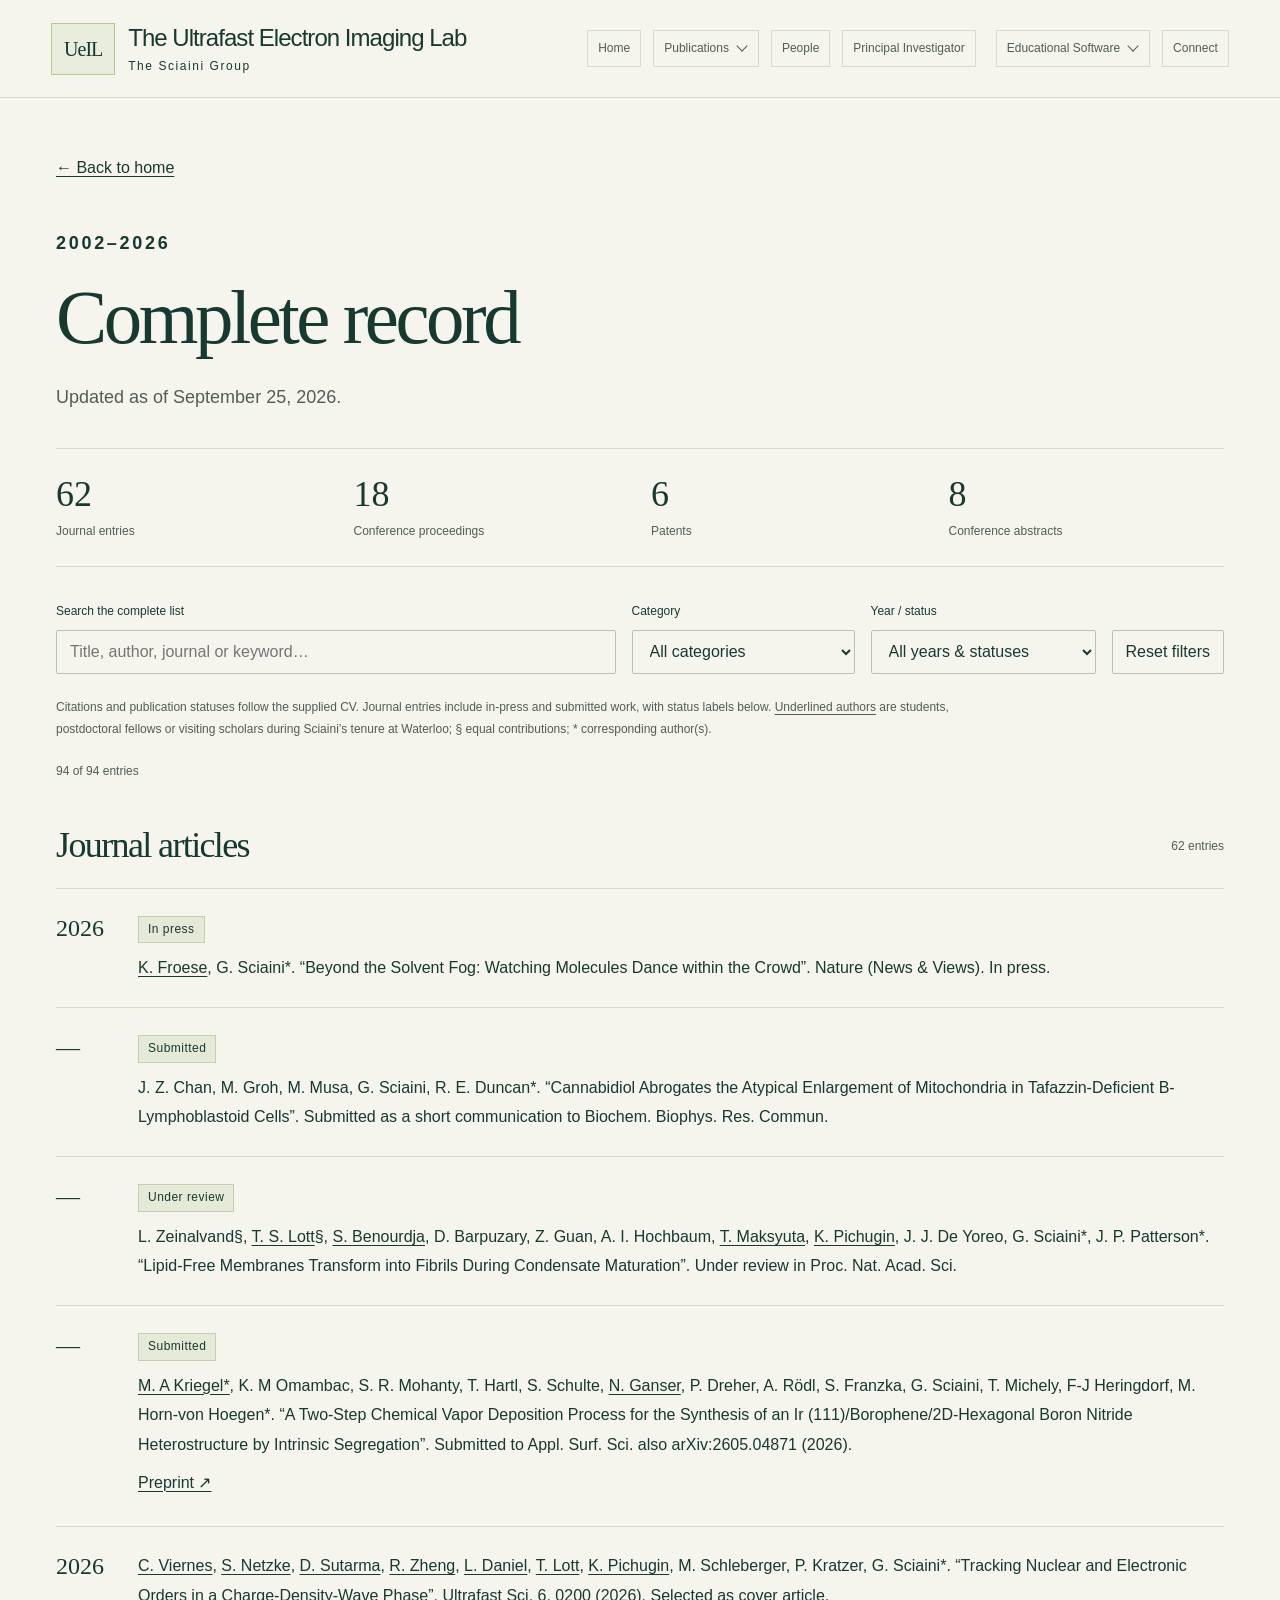
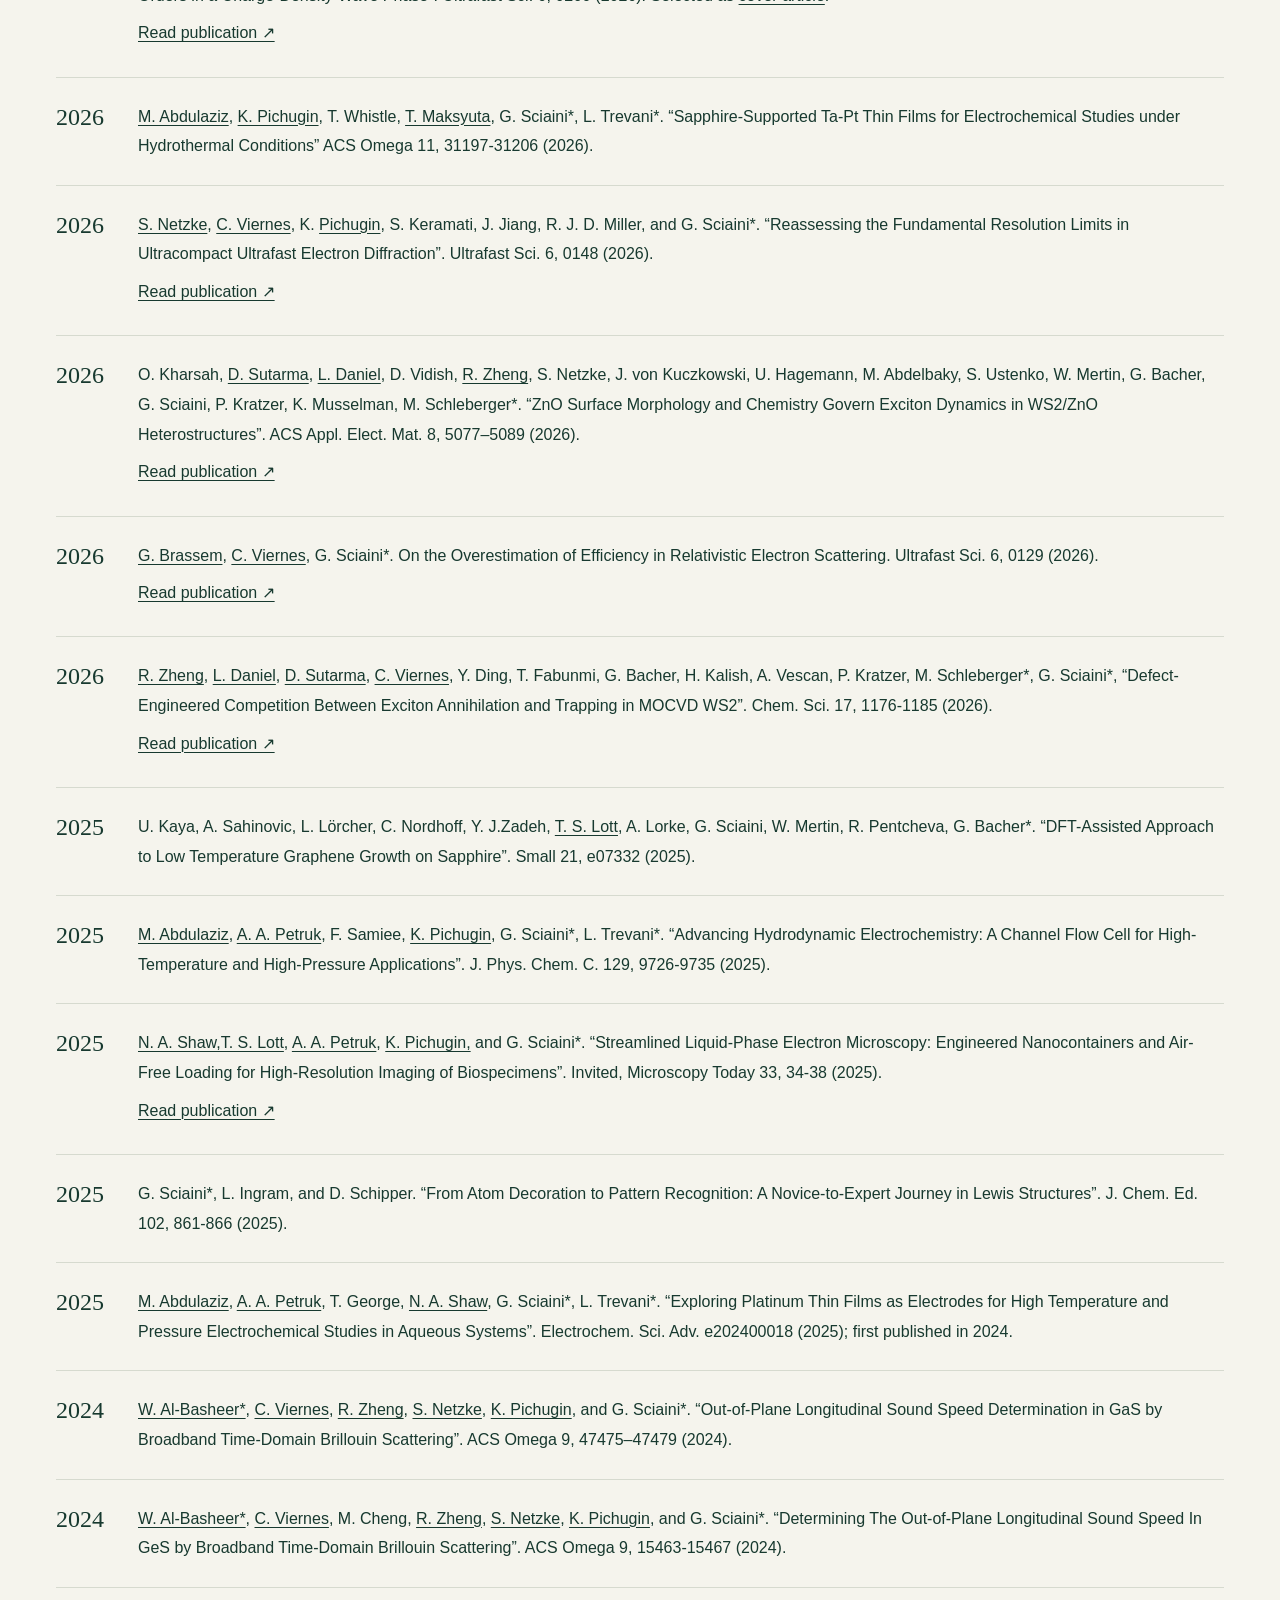
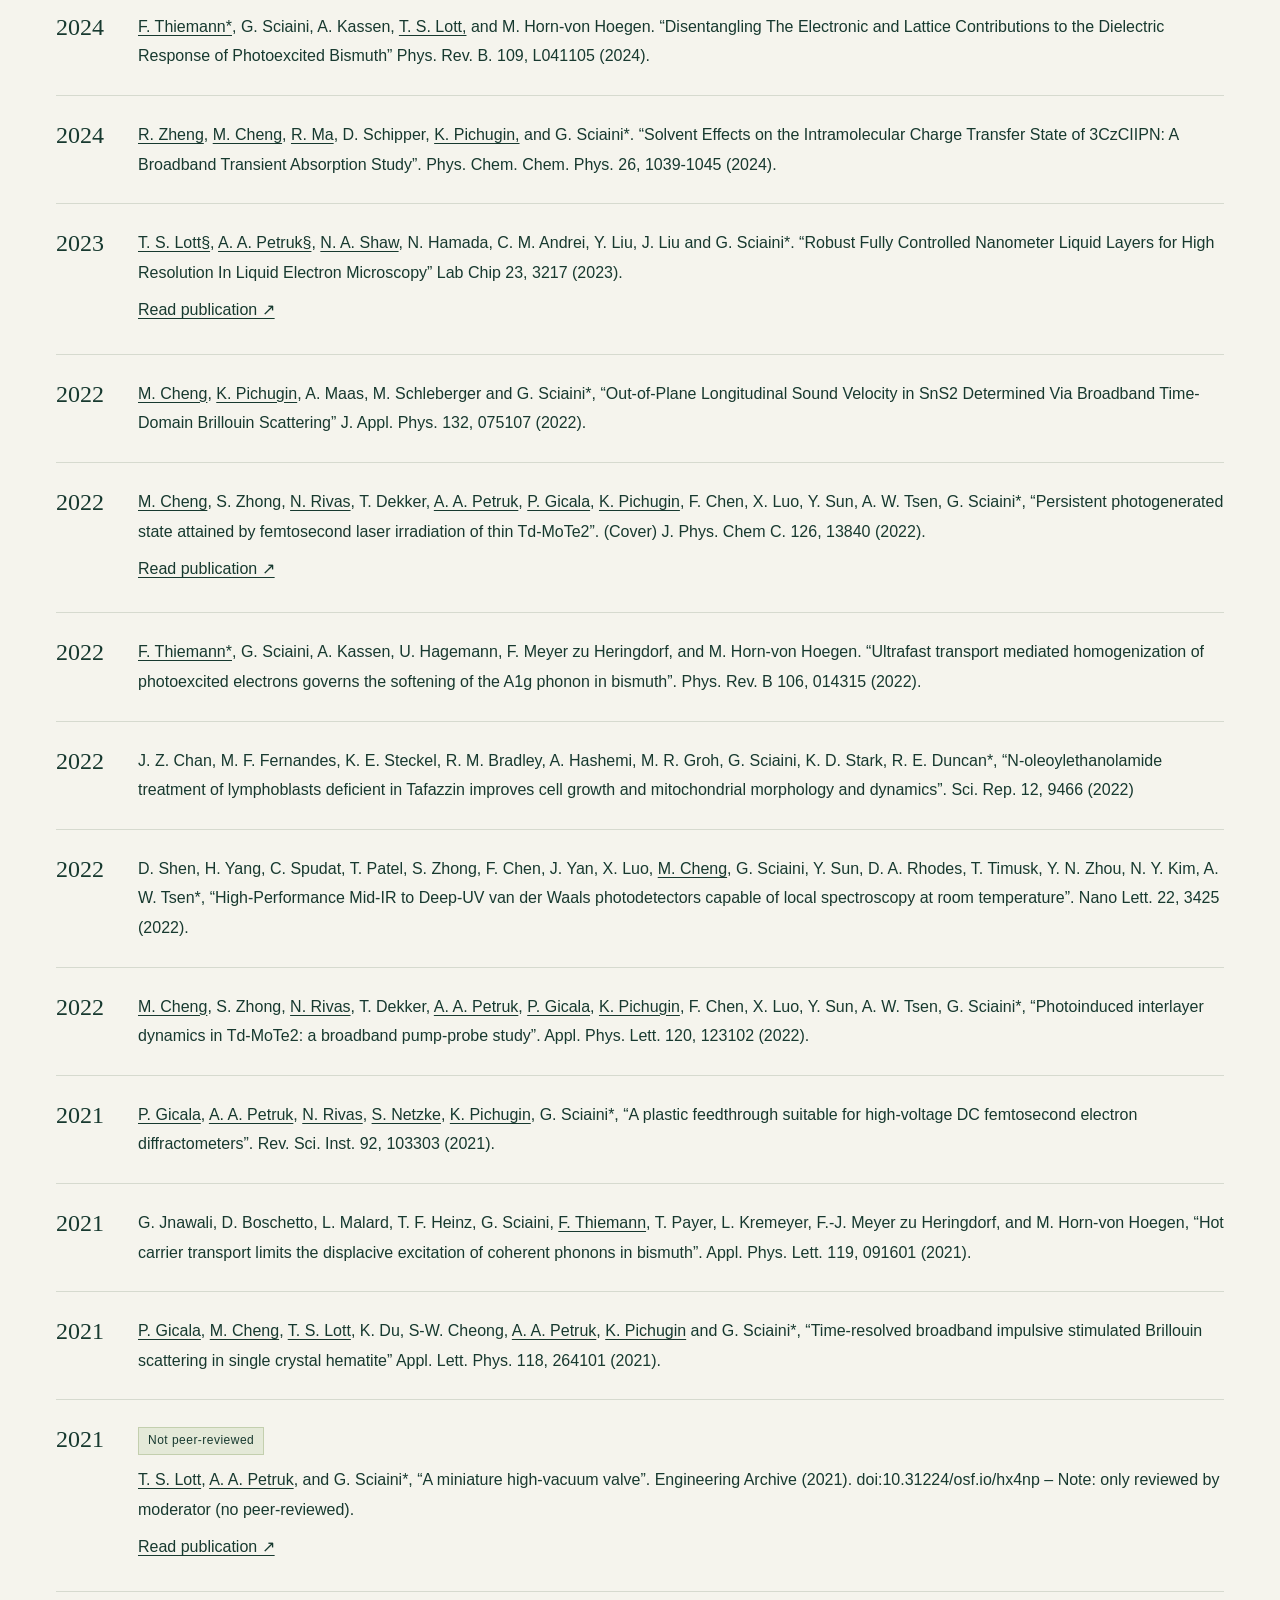
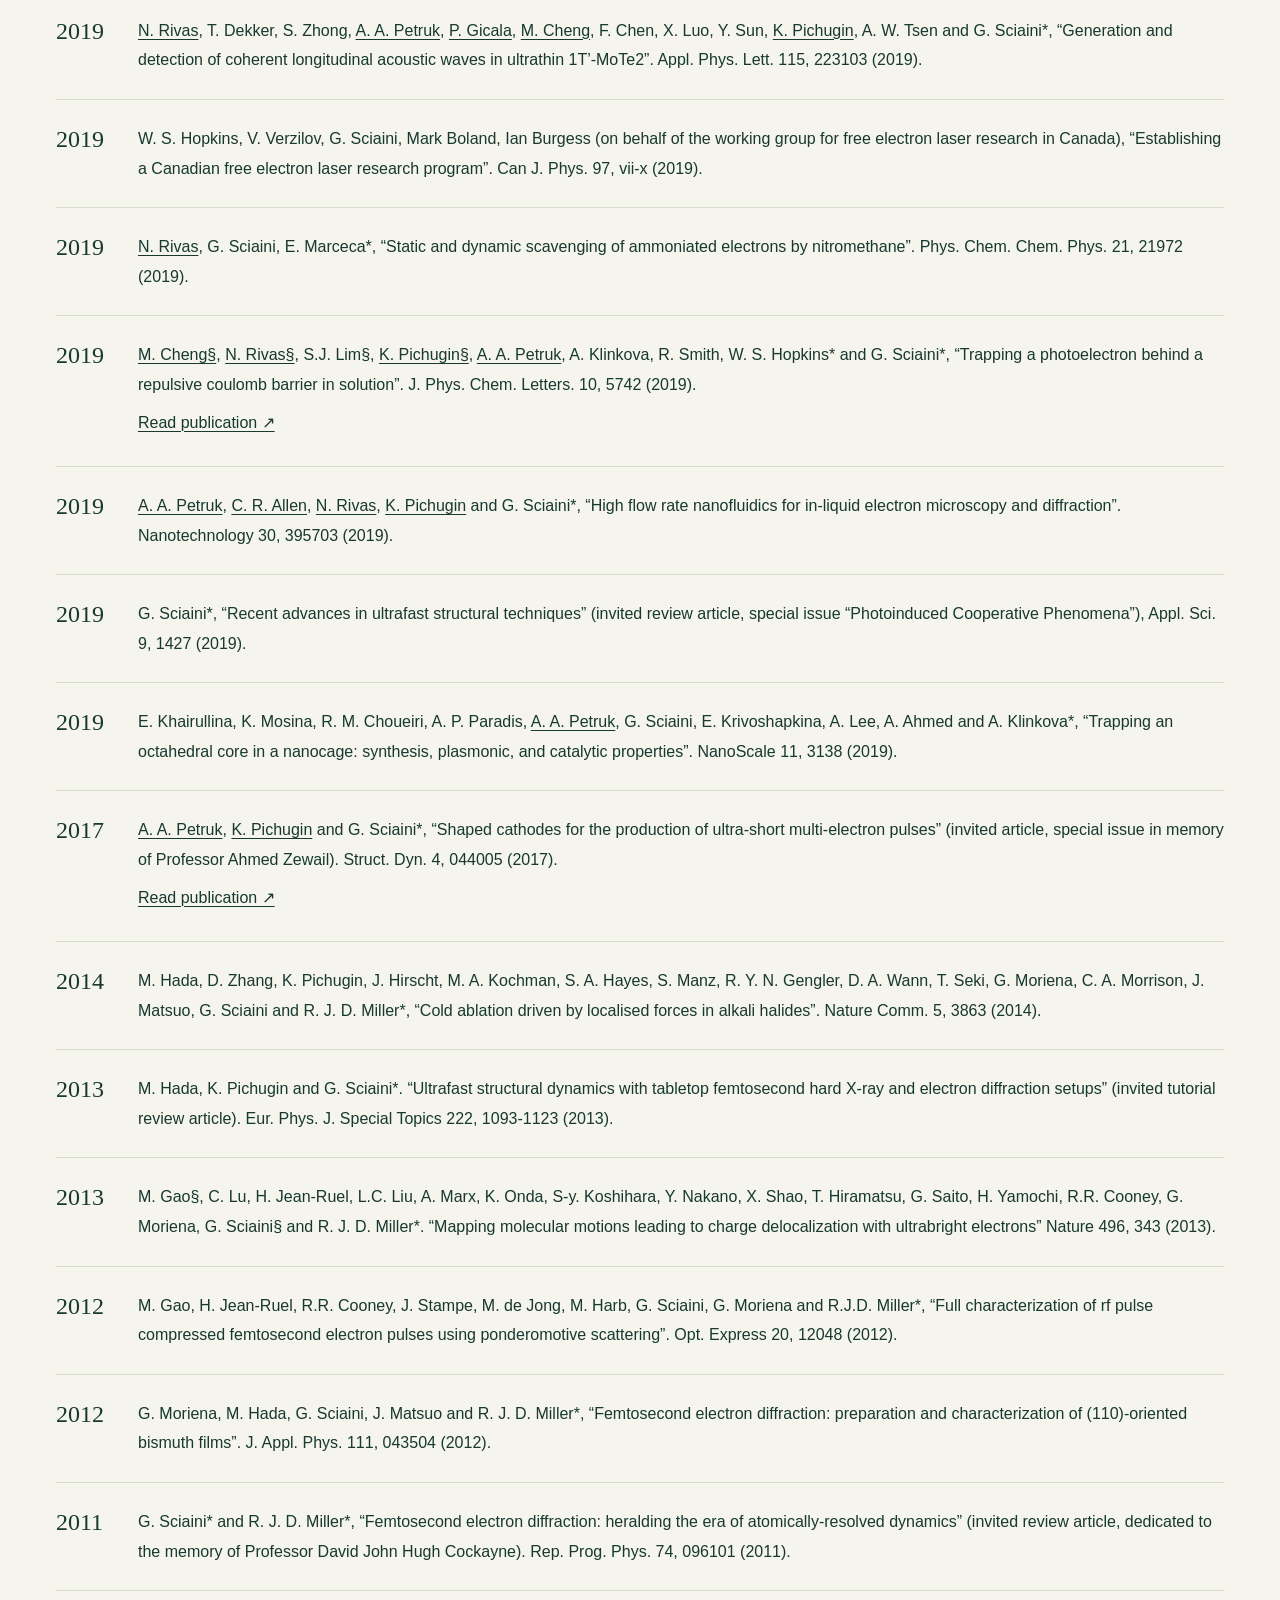
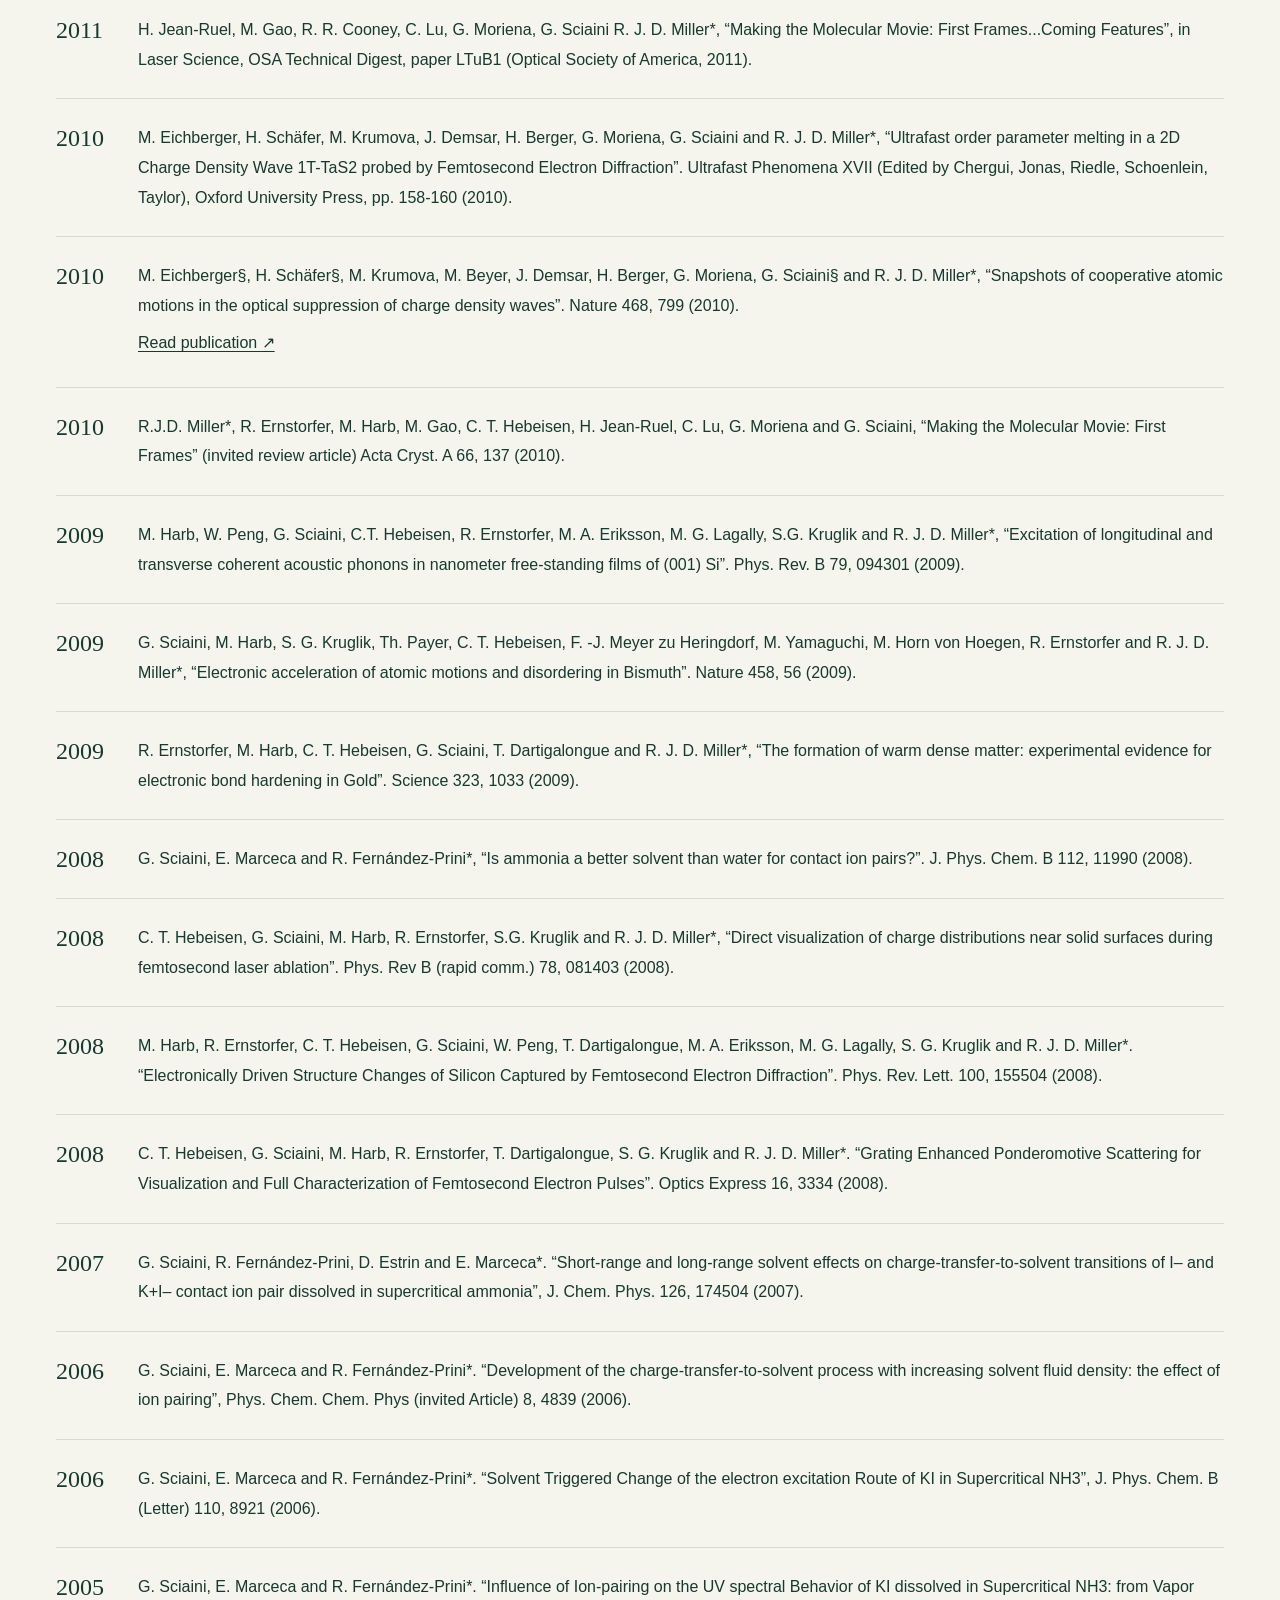
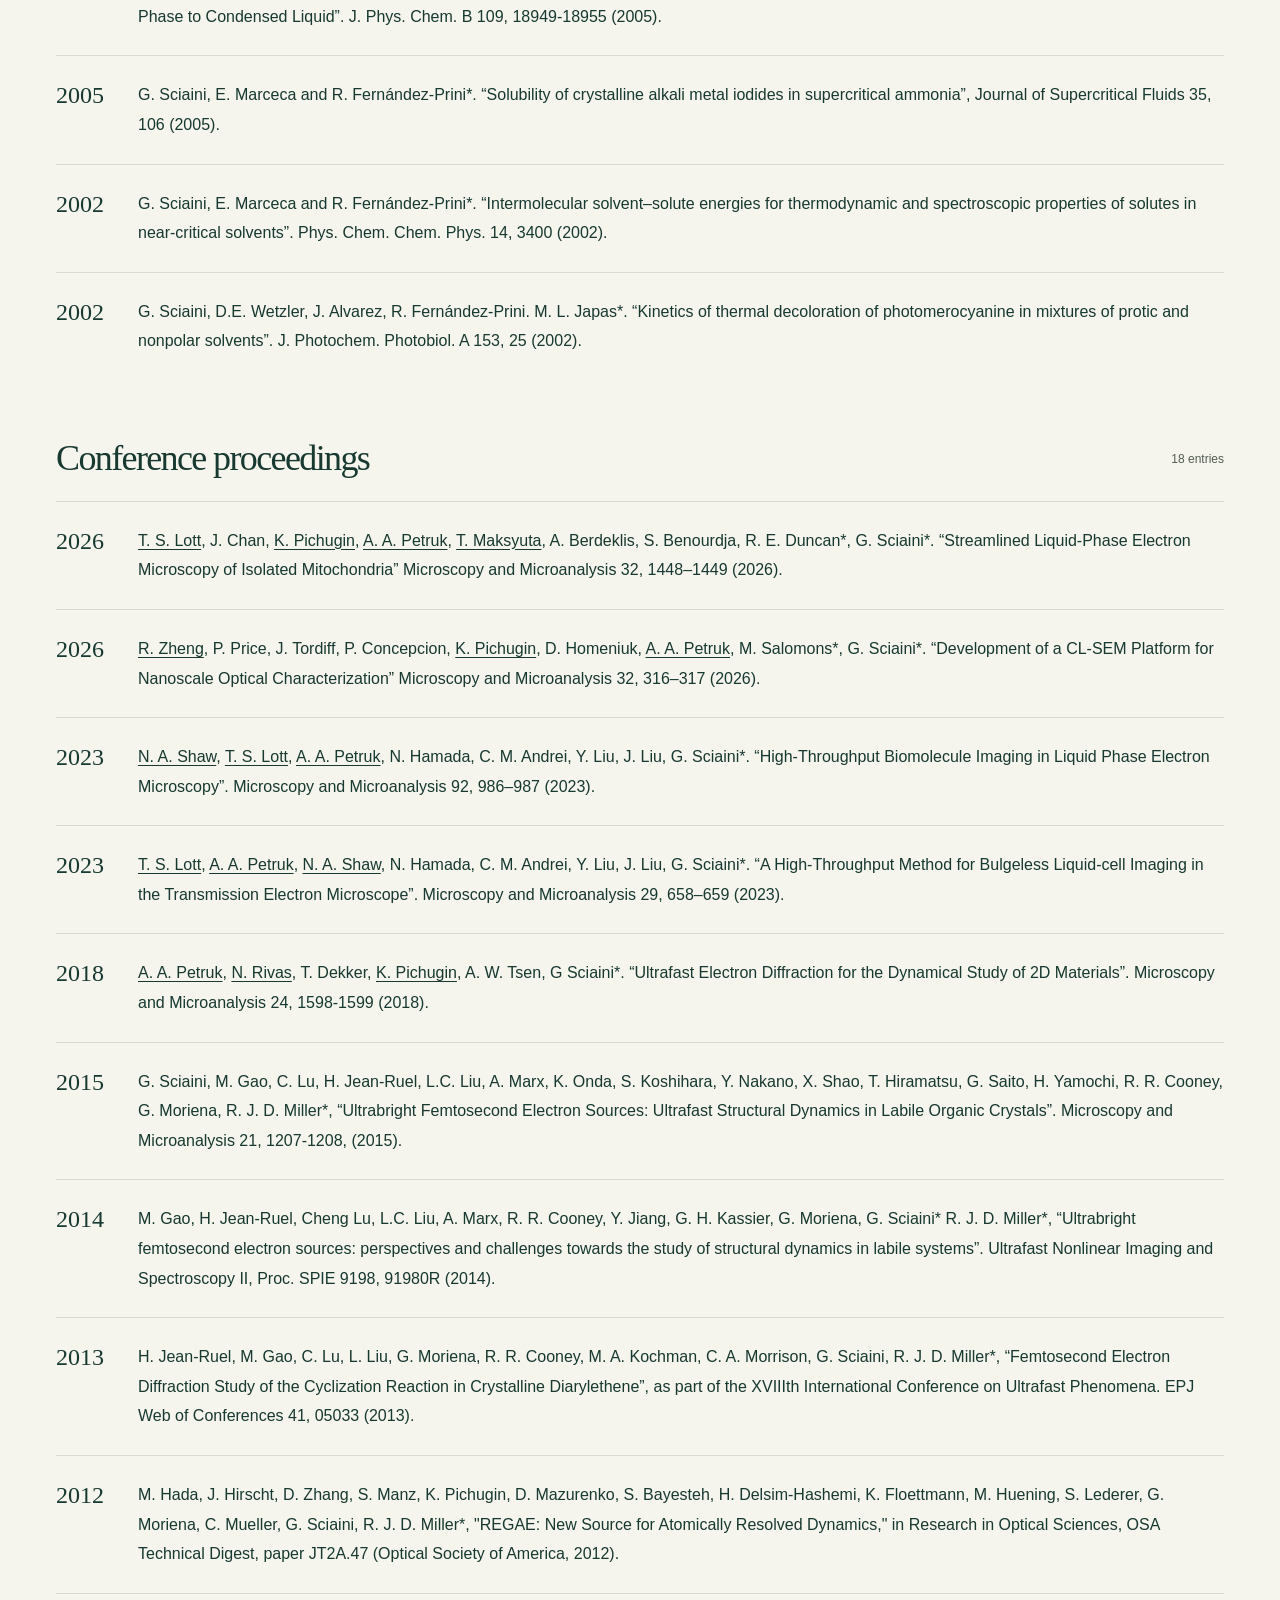
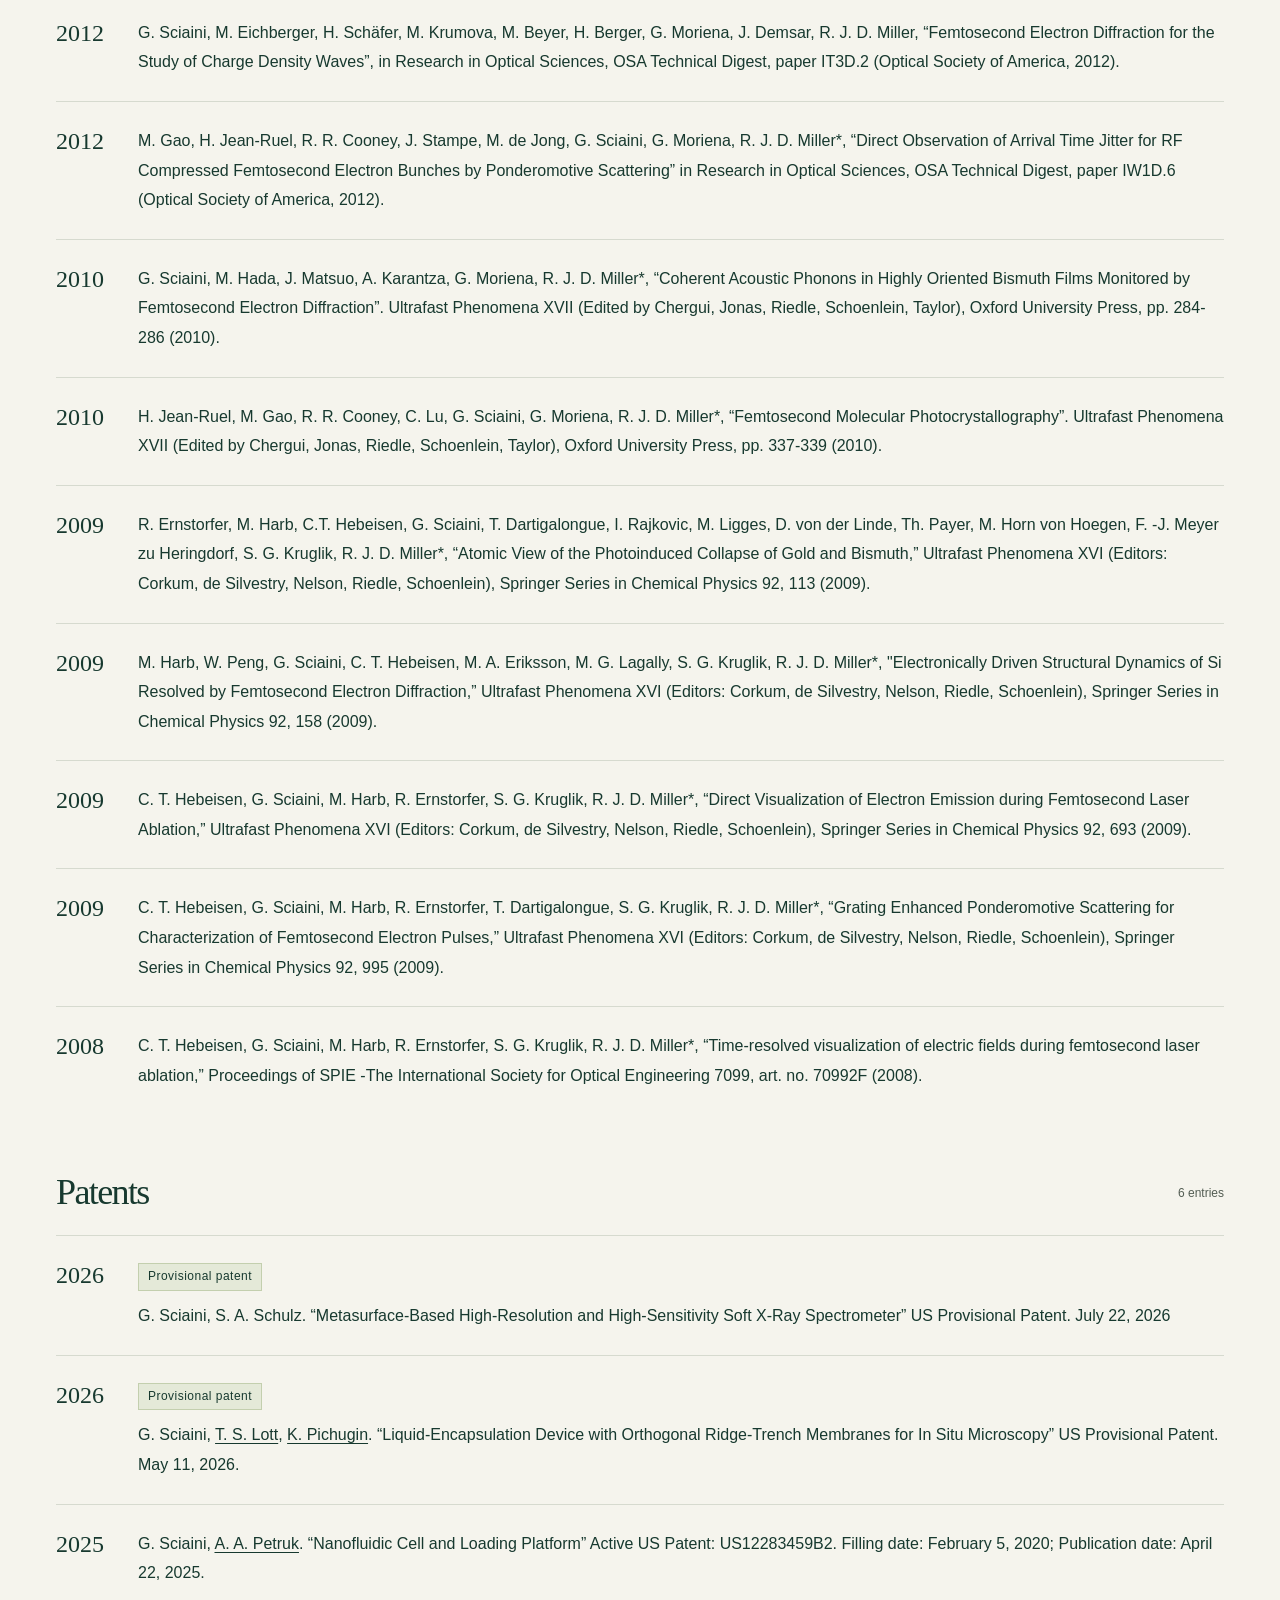
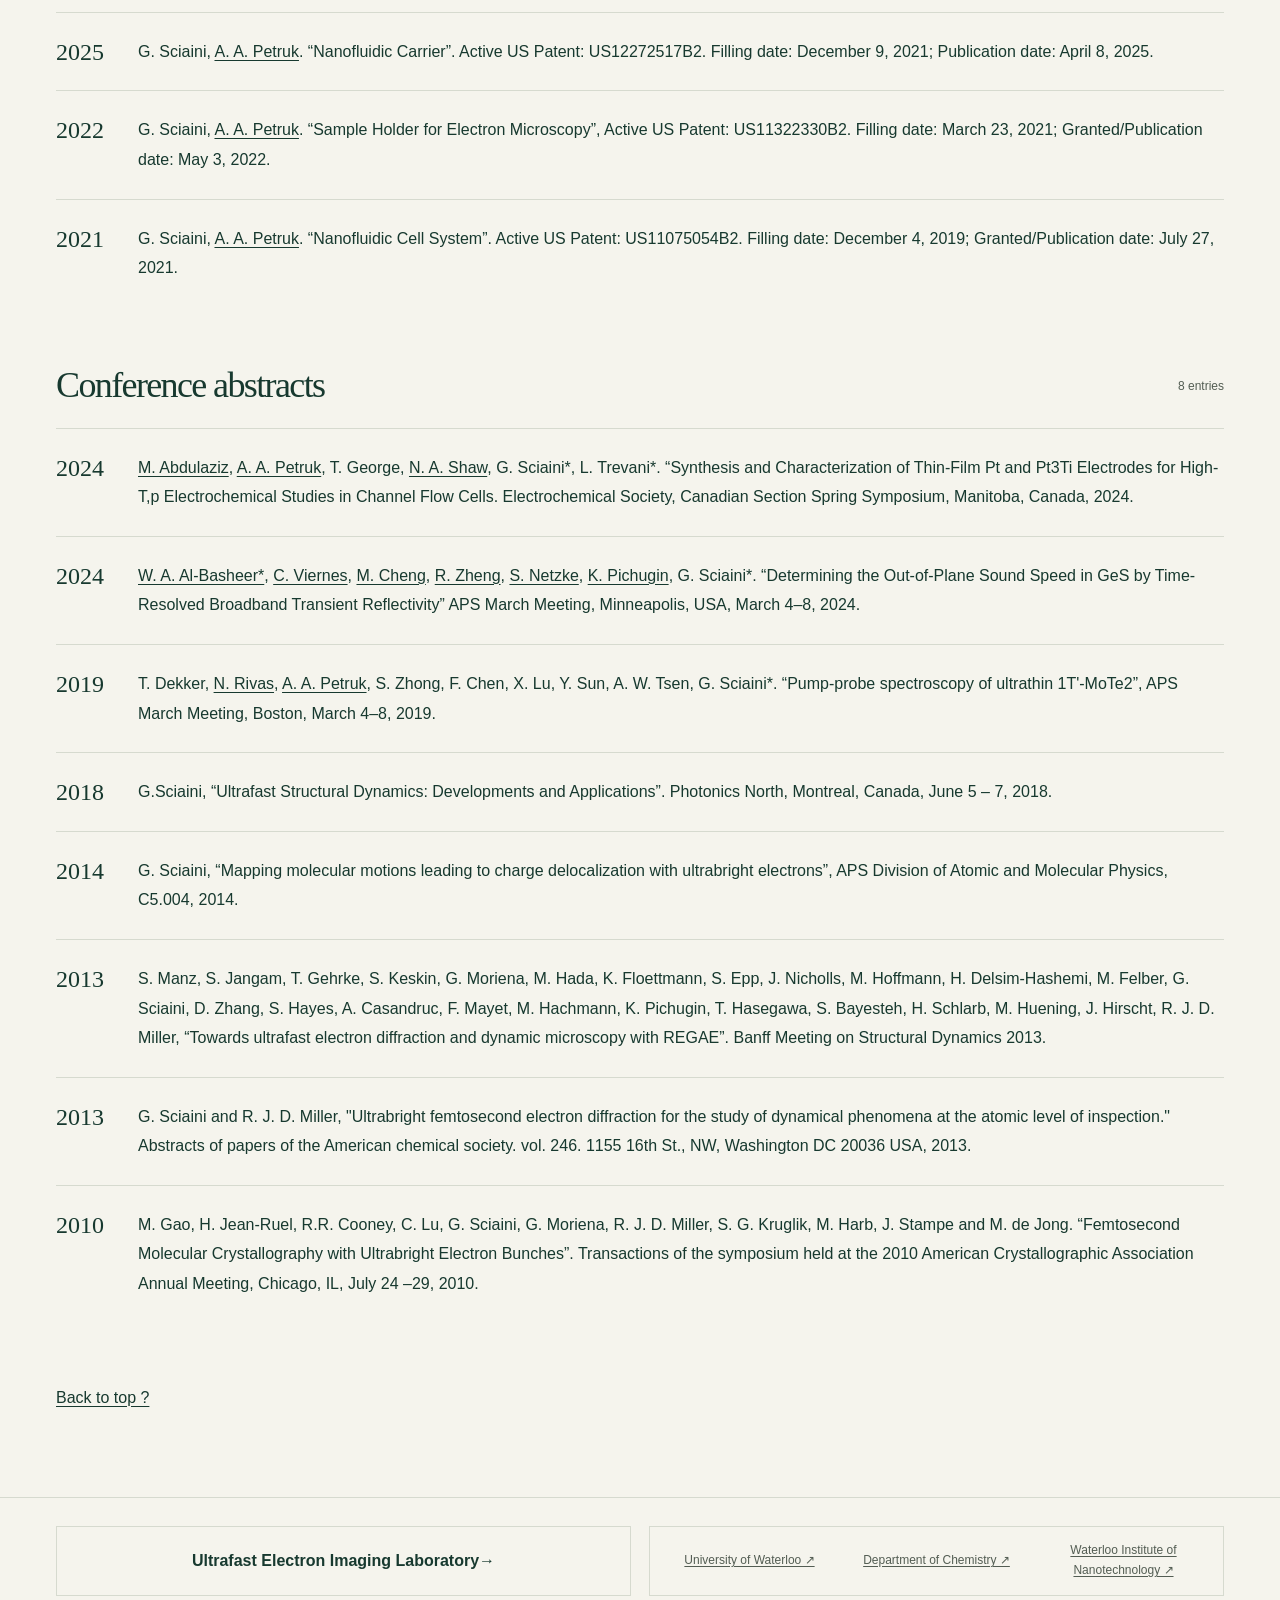
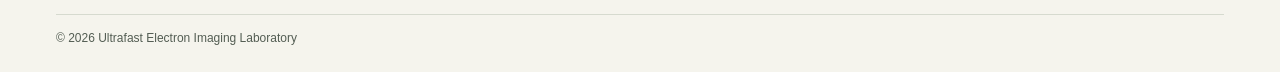
==== commit f32638e5: "done?" ====
--- a/publications.html
+++ b/publications.html
@@ -17,7 +17,7 @@
   <body>
     <a class="skip" href="#main">Skip to content</a>
     <header>
-      <a class="brand" href="index.html" aria-label="UeIL home"><span class="mark" aria-hidden="true">s<span>·</span></span><span>Ultrafast Electron Imaging Lab<small>Sciaini Group</small></span></a>
+      <a class="brand" href="index.html" aria-label="UeIL home"><span class="mark" aria-hidden="true">UeIL</span><span>The Ultrafast Electron Imaging Lab<small>The Sciaini Group</small></span></a>
       <button class="menu-toggle" aria-expanded="false" aria-controls="navigation">
          Menu <span>☰</span>
       </button>
@@ -185,8 +185,8 @@
         <a class="footer-name" href="index.html">Ultrafast Electron Imaging Laboratory<span>→</span></a>
         <nav class="footer-affiliations" aria-label="Institutional affiliations">
           <a href="https://uwaterloo.ca/" target="_blank" rel="noopener" aria-label="University of Waterloo"><span class="footer-affiliation-full">University of Waterloo ↗</span><span class="footer-affiliation-compact" aria-hidden="true">UWaterloo</span></a>
-          <a href="https://uwaterloo.ca/chemistry/" target="_blank" rel="noopener" aria-label="Department of Chemistry"><span class="footer-affiliation-full">Department of Chemistry ↗</span><span class="footer-affiliation-compact" aria-hidden="true">Dept. Chemistry</span></a>
-          <a href="https://uwaterloo.ca/institute-nanotechnology/" target="_blank" rel="noopener" aria-label="Waterloo Institute of Nanotechnology"><span class="footer-affiliation-full">Waterloo Institute of Nanotechnology ↗</span><span class="footer-affiliation-compact" aria-hidden="true">WIN</span></a>
+          <a href="https://uwaterloo.ca/chemistry/" target="_blank" rel="noopener" aria-label="Department of Chemistry"><span class="footer-affiliation-full">Department of Chemistry&nbsp↗</span><span class="footer-affiliation-compact" aria-hidden="true">Dept. Chemistry</span></a>
+          <a href="https://uwaterloo.ca/institute-nanotechnology/" target="_blank" rel="noopener" aria-label="Waterloo Institute of Nanotechnology"><span class="footer-affiliation-full">Waterloo Institute of Nanotechnology&nbsp↗</span><span class="footer-affiliation-compact" aria-hidden="true">WIN</span></a>
         </nav>
         <div class="footer-meta">
           <span>© 2026 Ultrafast Electron Imaging Laboratory</span>
--- a/assets/css/style.css
+++ b/assets/css/style.css
@@ -169,20 +169,21 @@
 .mark {
   font-family:Georgia,serif;
   font-family:var(--font-serif);
-  font-size:56px;
-  font-size:var(--type-display-compact);
+  display:flex;
+  align-items:center;
+  justify-content:center;
+  font-size:20px;
   line-height:1;
-  border:1px solid var(--ink);
-  width:52px;
+  color:var(--ink);
+  border:1px solid #b5cc89;
+  background:#e8eddd;
+  width:64px;
   height:52px;
   text-align:center
 }
-.mark span {
-  color:#8aa16a
-}
 nav {
   display:flex;
-  gap:16px;
+  gap:12px;
   align-items:center;
   font-size:12px;
   font-size:var(--type-caption)
@@ -286,8 +287,7 @@
 }
 .education-dropdown {
   position:relative;
-  order:2;
-  margin-left:auto
+  margin-left:8px
 }
 .education-dropdown summary {
   display:flex;
@@ -314,7 +314,8 @@
   box-shadow:0 12px 30px #17392f1a
 }
 .education-dropdown[open] .education-links {
-  display:block
+  display:block;
+  margin-top:8px
 }
 .education-links a {
   display:block;
@@ -331,7 +332,6 @@
   font-size:var(--type-caption)
 }
 .nav-contact {
-  order:1;
   border:1px solid var(--line);
   padding:8px 10px;
   display:flex;
@@ -417,7 +417,7 @@
 }
 .figure-heading {
   display:flex;
-  justify-content:space-between;
+  justify-content:center;
   font-size:12px;
   font-size:var(--type-caption);
   letter-spacing:.11em;
@@ -888,11 +888,6 @@
   gap:130px;
   align-items:center
 }
-.contact h2 {
-  font-size:64px;
-  font-size:var(--type-display-mobile);
-  margin:24px 0
-}
 .contact p:not(.eyebrow) {
   max-width:450px;
   font-size:14px;
@@ -921,7 +916,7 @@
   font-size:var(--type-body);
   color:var(--paper);
   font-weight:500;
-  margin:22px 0 9px
+  margin:0 0 9px
 }
 .contact-rule {
   height:1px;
@@ -1102,10 +1097,9 @@
     font-size:var(--type-title-sm)
   }
   .mark {
-    width:44px;
+    width:56px;
     height:44px;
-    font-size:44px;
-    font-size:var(--type-heading-xl)
+    font-size:18px
   }
   .menu-toggle {
     display:block;
@@ -1134,7 +1128,7 @@
     align-items:center;
     font-size:14px;
     font-size:var(--type-small);
-    gap:0;
+    gap:4px;
     text-align:center
   }
   nav.open {
@@ -1148,7 +1142,7 @@
   nav>a {
     width:100%;
     min-height:28px;
-    margin:1px 0;
+    margin:0;
     padding:4px 10px
   }
   .publications-nav {
@@ -1158,7 +1152,7 @@
   .publications-nav>a {
     width:100%;
     min-height:28px;
-    margin:1px 0;
+    margin:0;
     padding:4px 10px
   }
   .publications-menu {
@@ -1166,7 +1160,7 @@
     position:static;
     width:100%;
     min-width:0;
-    margin:0 0 3px;
+    margin:0;
     padding:0 4px;
     text-align:center;
     box-shadow:none
@@ -1184,7 +1178,7 @@
   .education-dropdown {
     align-self:stretch;
     width:100%;
-    margin-left:0;
+    margin:0;
     padding:0
   }
   .education-dropdown summary {
@@ -1198,7 +1192,7 @@
     position:static;
     width:100%;
     min-width:0;
-    margin:0 0 3px;
+    margin:4px 0 0;
     padding:4px;
     text-align:center;
     box-shadow:none
@@ -1217,7 +1211,7 @@
     justify-content:center;
     min-height:28px;
     padding:4px 10px;
-    margin:2px auto 0
+    margin:0 auto
   }
 }
 @media(max-width:800px) {
@@ -1229,10 +1223,9 @@
     font-size:var(--type-title-sm)
   }
   .mark {
-    width:44px;
+    width:56px;
     height:44px;
-    font-size:44px;
-    font-size:var(--type-heading-xl)
+    font-size:18px
   }
   .brand small {
     font-size:12px;
@@ -1263,7 +1256,7 @@
     align-items:center;
     font-size:14px;
     font-size:var(--type-small);
-    gap:0;
+    gap:4px;
     text-align:center
   }
   nav.open {
@@ -1277,7 +1270,7 @@
   nav>a {
     width:100%;
     min-height:28px;
-    margin:1px 0;
+    margin:0;
     padding:4px 10px
   }
   .publications-nav {
@@ -1287,7 +1280,7 @@
   .publications-nav>a {
     width:100%;
     min-height:28px;
-    margin:1px 0;
+    margin:0;
     padding:4px 10px
   }
   .publications-menu {
@@ -1295,7 +1288,7 @@
     position:static;
     width:100%;
     min-width:0;
-    margin:0 0 3px;
+    margin:0;
     padding:0 4px;
     text-align:center;
     box-shadow:none
@@ -1313,7 +1306,7 @@
   .education-dropdown {
     align-self:stretch;
     width:100%;
-    margin-left:0;
+    margin:0;
     padding:0
   }
   .education-dropdown summary {
@@ -1327,7 +1320,7 @@
     position:static;
     width:100%;
     min-width:0;
-    margin:0 0 3px;
+    margin:4px 0 0;
     padding:4px;
     text-align:center;
     box-shadow:none
@@ -1346,7 +1339,7 @@
     justify-content:center;
     min-height:28px;
     padding:4px 10px;
-    margin:2px auto 0
+    margin:0 auto
   }
   .hero {
     grid-template-columns:1fr;
@@ -1449,10 +1442,6 @@
   .contact-grid {
     gap:35px
   }
-  .contact h2 {
-    font-size:56px;
-    font-size:var(--type-display-compact)
-  }
 }
 @media(max-width:540px) {
   html {
@@ -1471,10 +1460,10 @@
     overflow-wrap:anywhere
   }
   .mark {
-    flex:0 0 38px;
-    width:38px;
+    flex:0 0 52px;
+    width:52px;
     height:38px;
-    font-size:38px
+    font-size:17px
   }
   .menu-toggle {
     flex-shrink:0;
@@ -1591,10 +1580,6 @@
   .contact-grid {
     grid-template-columns:1fr;
     gap:48px
-  }
-  .contact h2 {
-    font-size:56px;
-    font-size:var(--type-display-compact)
   }
   .contact address {
     border-top:1px solid #4b665b;
@@ -2143,11 +2128,28 @@
   }
 }
 :root {
-  --reading-measure:68ch
+  --reading-measure:60ch
 }
 .section-top {
   display:block;
   margin-bottom:22px
+}
+#research .section-top .eyebrow,
+#publications .section-top .eyebrow,
+#people .section-top .eyebrow,
+#pi .pi-bio>.eyebrow,
+#contact .contact-grid>.eyebrow {
+  font-size:var(--type-title-md);
+  text-align:center
+}
+#research .section-heading h2,
+#pi .pi-bio h2 {
+  font-size:var(--type-title-lg)
+}
+#research .section-heading h2 {
+  margin-left:auto;
+  margin-right:auto;
+  text-align:center
 }
 .section-top .section-note {
   display:block;
@@ -2159,11 +2161,26 @@
   max-width:var(--reading-measure);
   margin-bottom:40px
 }
+#research .section-heading,
+#publications .section-heading,
+#people .section-heading {
+  width:min(100%,var(--reading-measure));
+  margin-left:auto;
+  margin-right:auto
+}
+#research .section-top,
+#publications .section-top,
+#people .section-top {
+  width:min(100%,var(--reading-measure));
+  margin-left:auto;
+  margin-right:auto
+}
 .section-heading h2 {
   max-width:24ch
 }
 .section-heading>p {
-  max-width:68ch;
+  width:100%;
+  max-width:100%;
   margin-top:20px
 }
 .hero-copy,.pi-bio,.contact-grid>div,.gallery-copy {
@@ -2308,15 +2325,34 @@
 }
 .contact-grid {
   grid-template-columns:minmax(0,1fr) minmax(250px,.72fr);
-  gap:64px;
+  column-gap:64px;
+  row-gap:24px;
   align-items:start
+}
+#contact .contact-grid>.eyebrow {
+  grid-column:1/-1
 }
 .contact-grid>div,.contact-grid address {
   max-width:58ch;
   text-align:left
 }
-.contact h2 {
-  max-width:16ch
+.contact-heading {
+  display:block;
+  margin:0 0 24px;
+  color:var(--paper);
+  font-family:var(--font-serif);
+  font-size:var(--type-title-lg);
+  font-weight:400;
+  letter-spacing:normal;
+  line-height:1.2;
+  max-width:none;
+  text-align:center;
+  text-transform:none
+}
+#contact .contact-grid>div>.button {
+  display:table;
+  margin-left:auto;
+  margin-right:auto
 }
 .contact-grid address {
   justify-self:stretch
@@ -2339,6 +2375,15 @@
   border-bottom:1px solid #c2cdba
 }
 @media(max-width:800px) {
+  .contact-grid>div,.contact-grid address {
+    margin-left:auto;
+    margin-right:auto;
+    text-align:center
+  }
+  .contact p:not(.eyebrow) {
+    margin-left:auto;
+    margin-right:auto
+  }
   .section-heading {
     max-width:68ch
   }
@@ -2830,6 +2875,10 @@
   justify-content:center;
   width:100%
 }
+#people .people-tabs {
+  justify-content:center;
+  width:100%
+}
 .publications .publication-controls .search {
   width:min(100%,36rem);
   margin:0 auto
@@ -2837,3 +2886,8 @@
 .publications #result-count {
   text-align:center
 }
+@media(max-width:1100px) {
+  nav.open .nav-contact+.education-dropdown {
+    margin-top:8px
+  }
+}
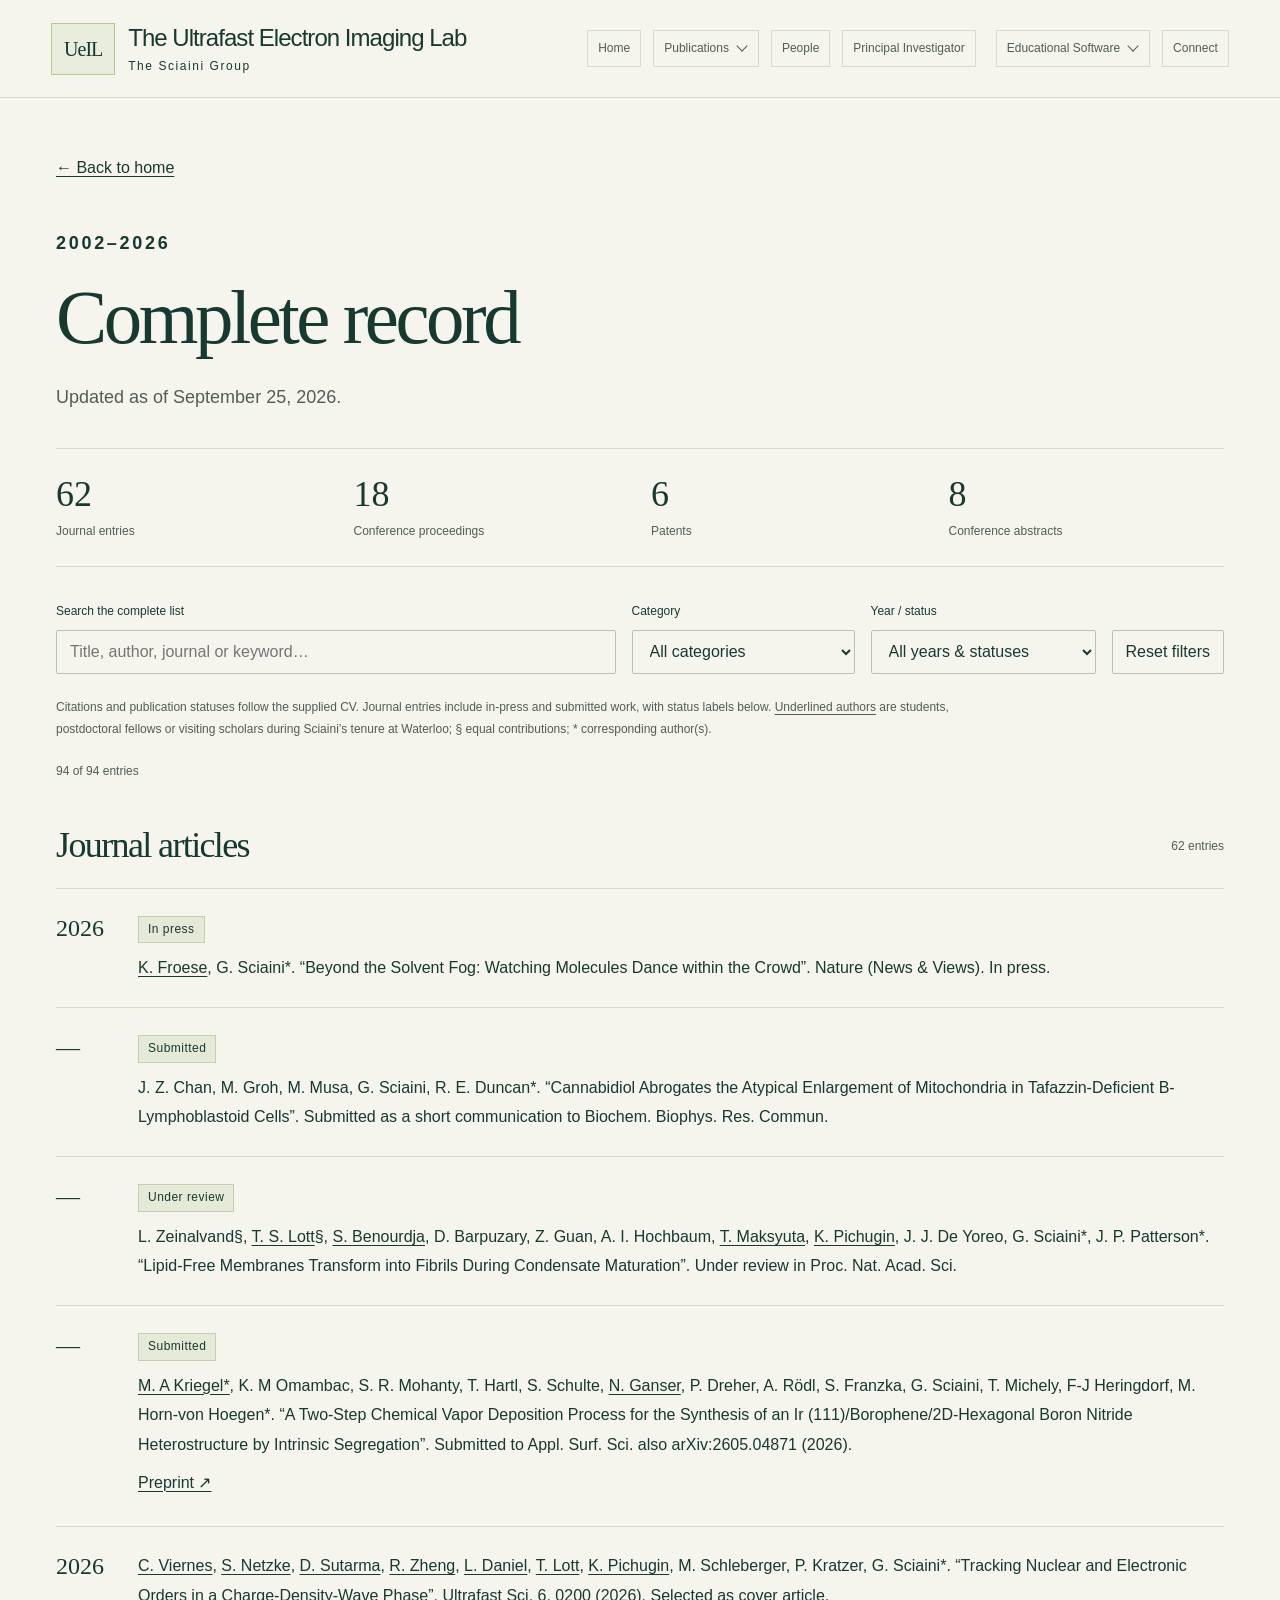
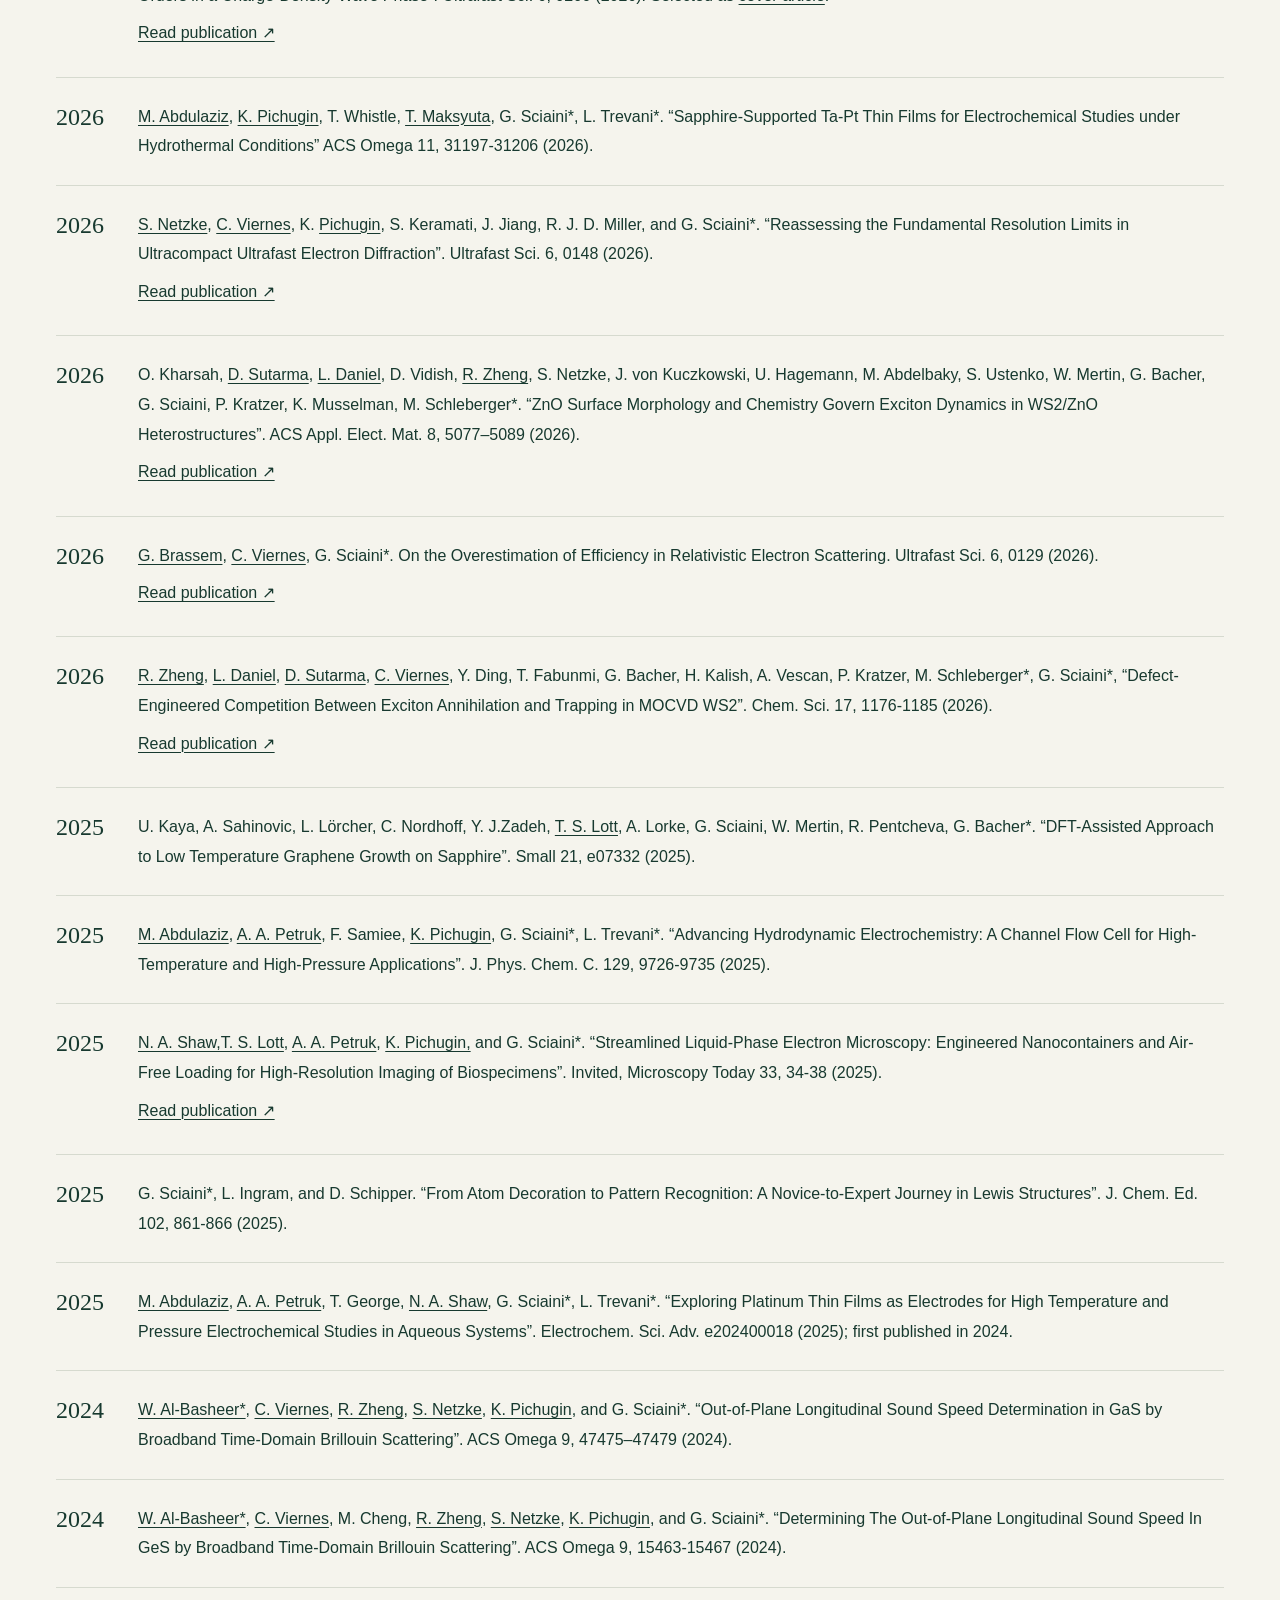
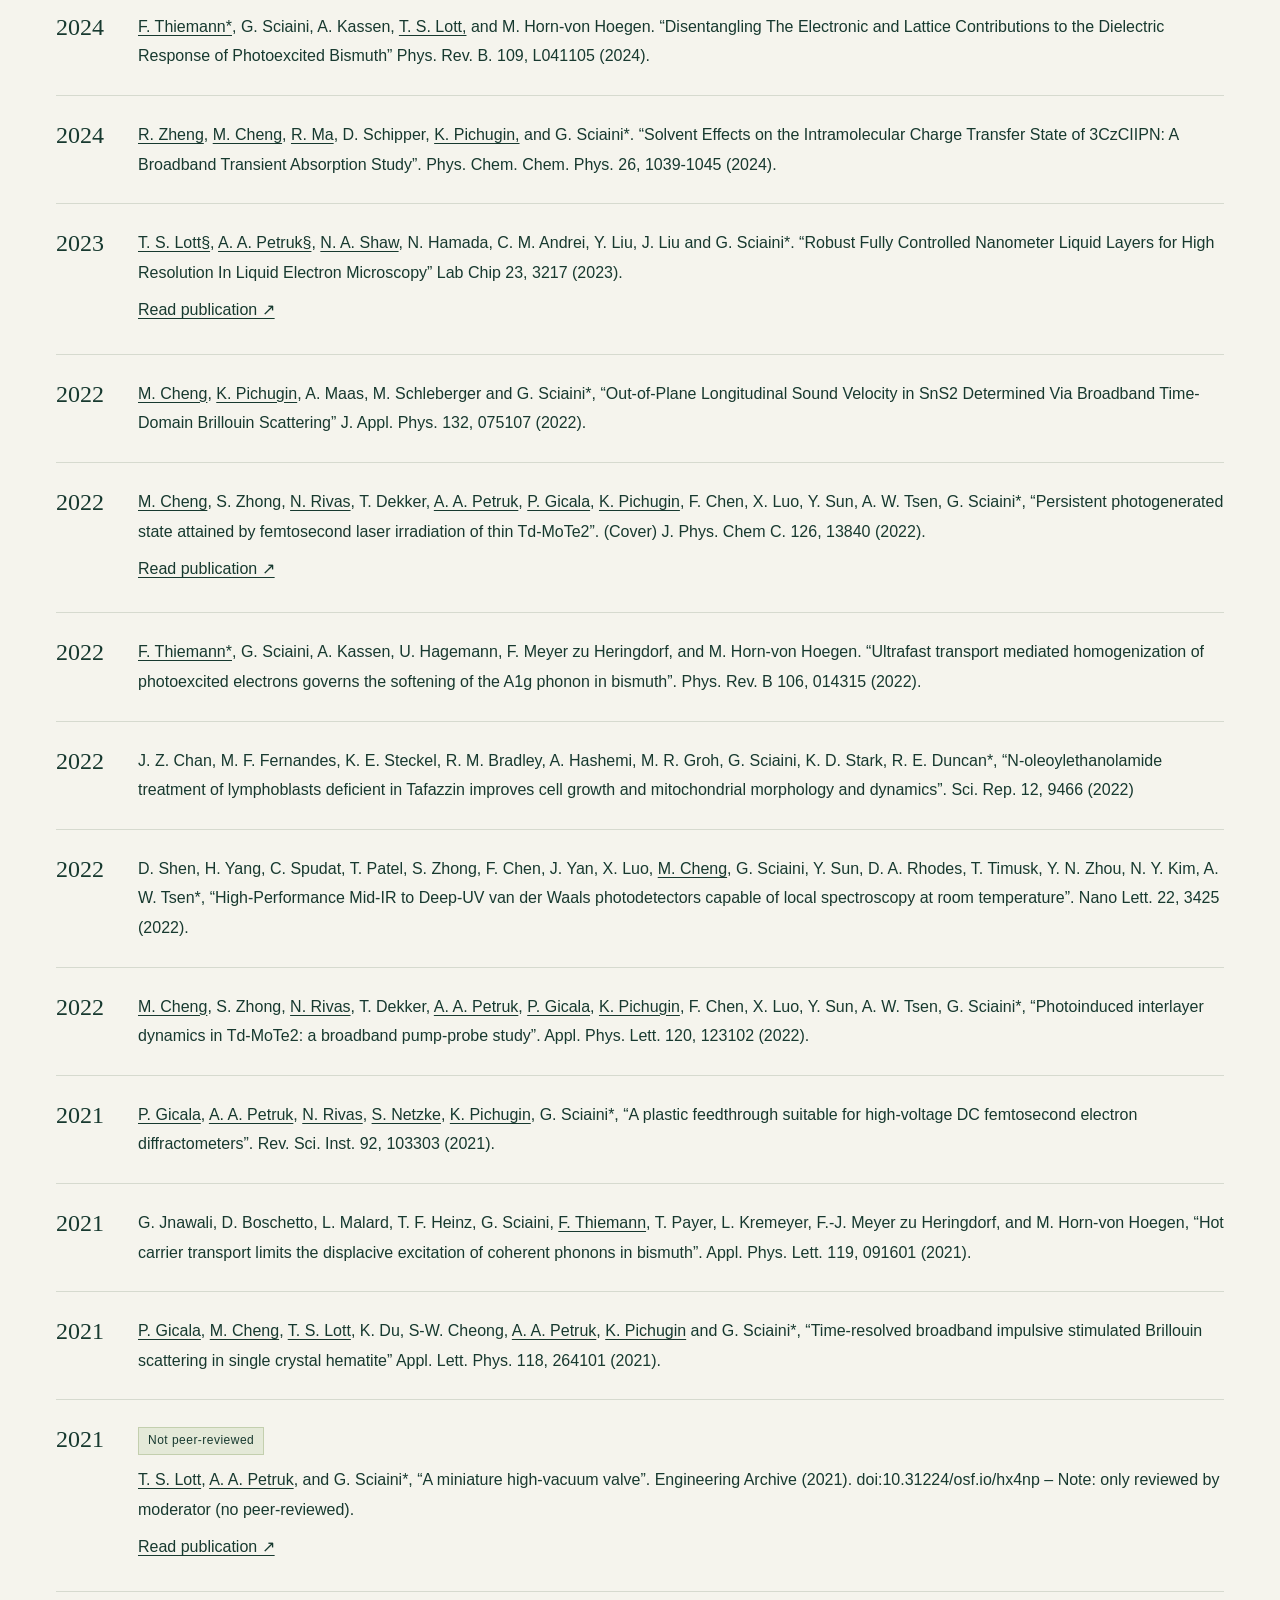
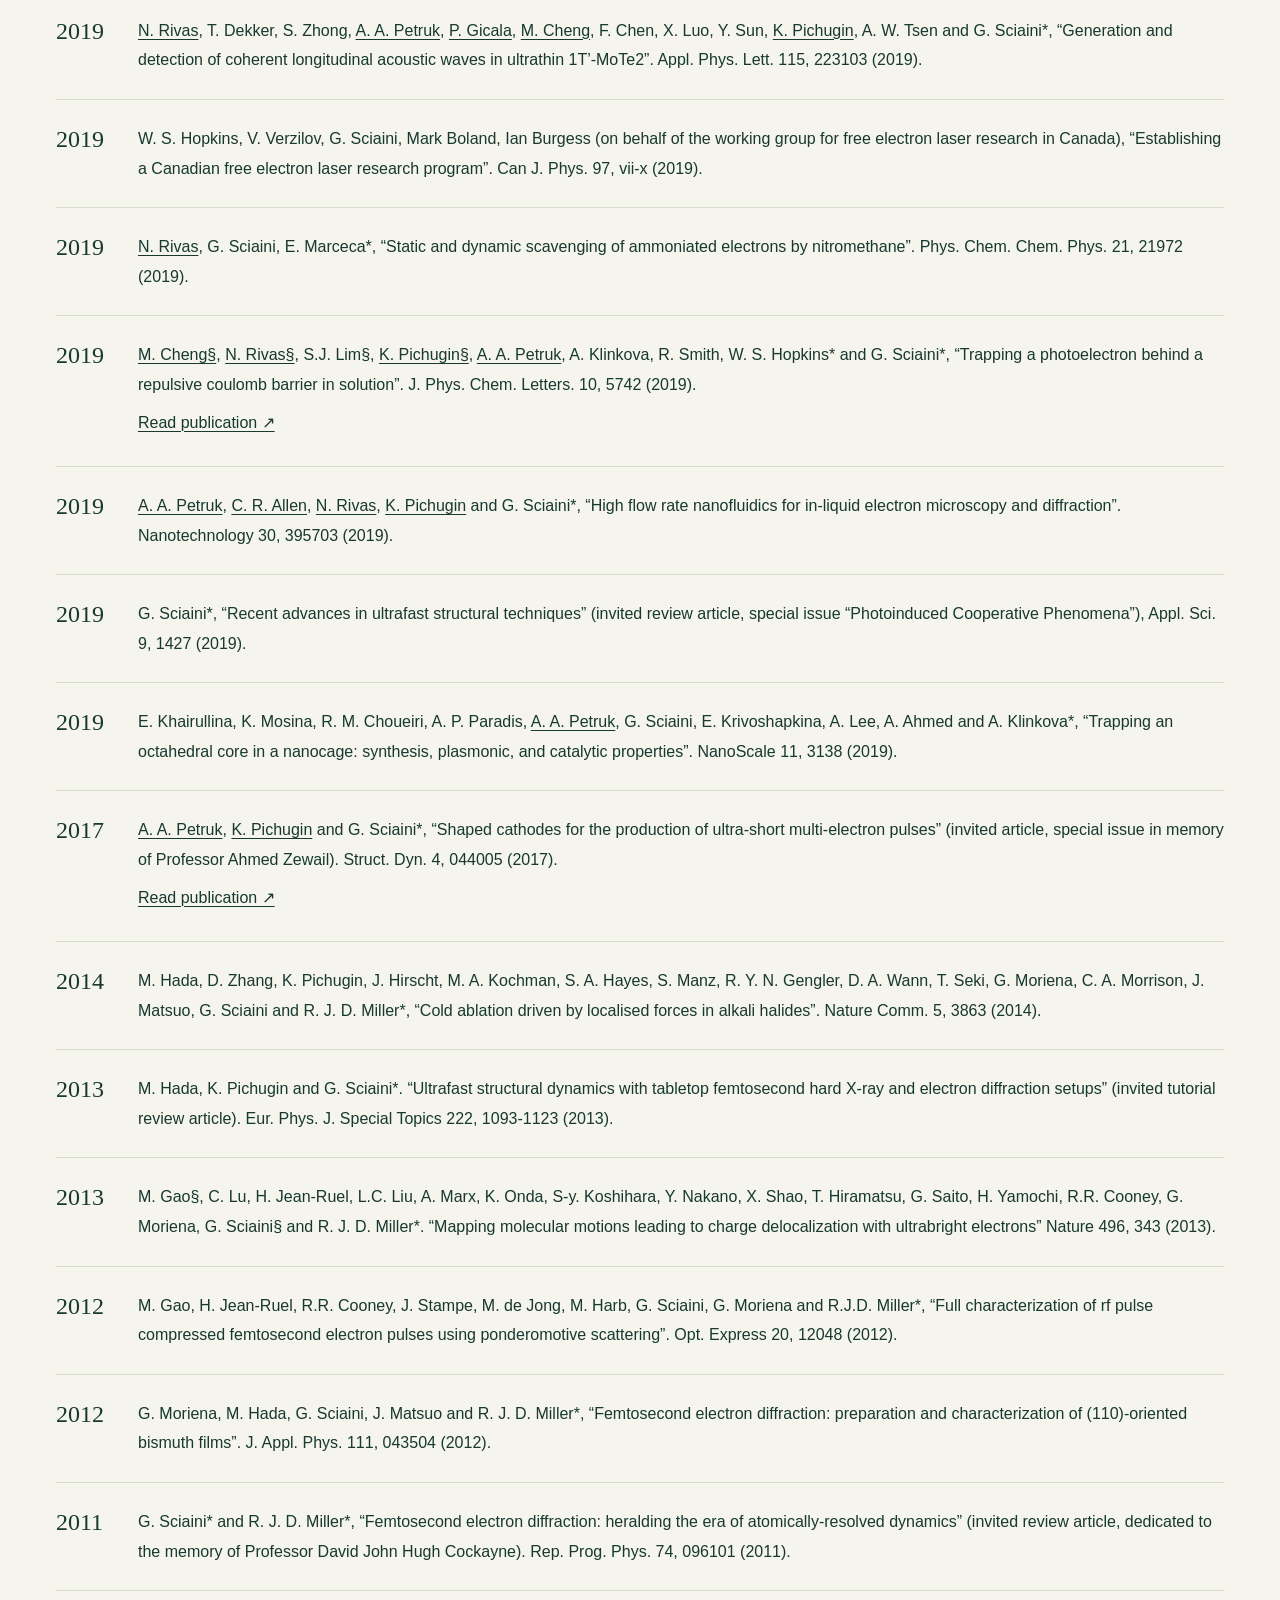
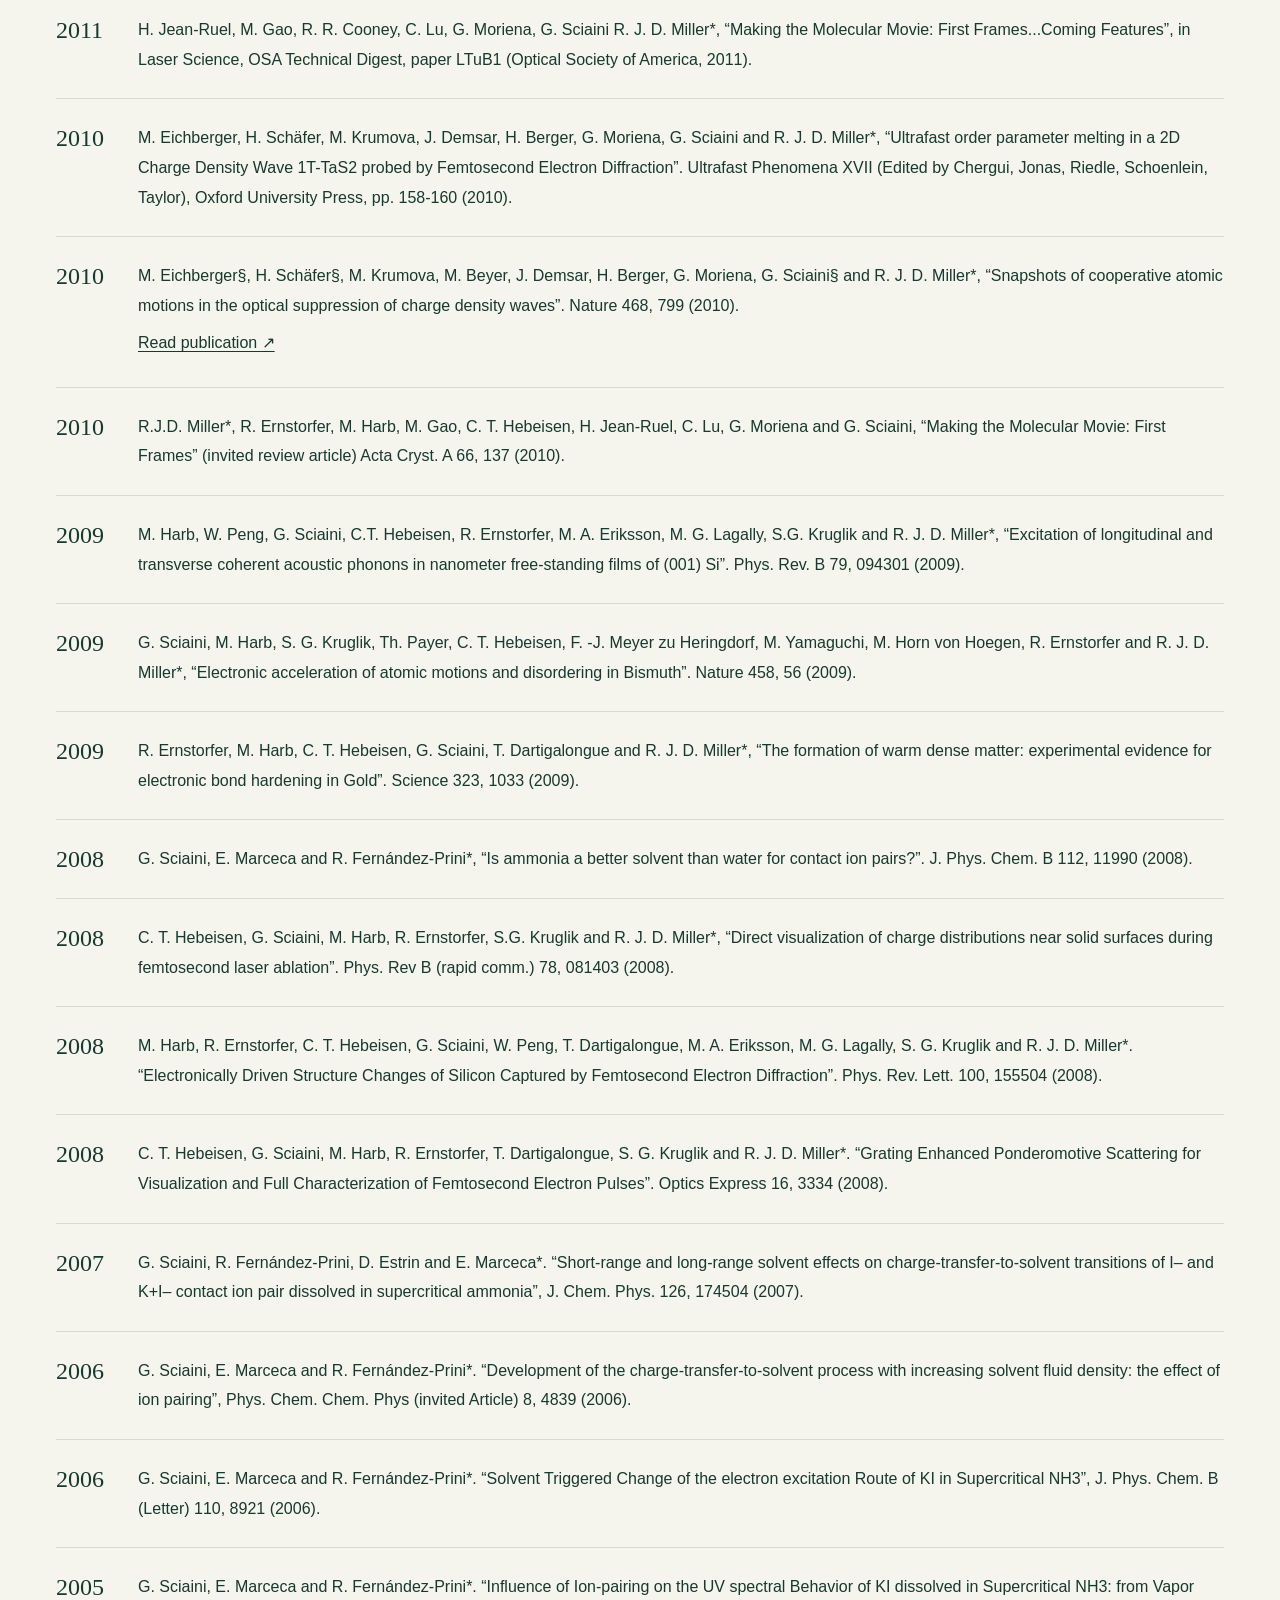
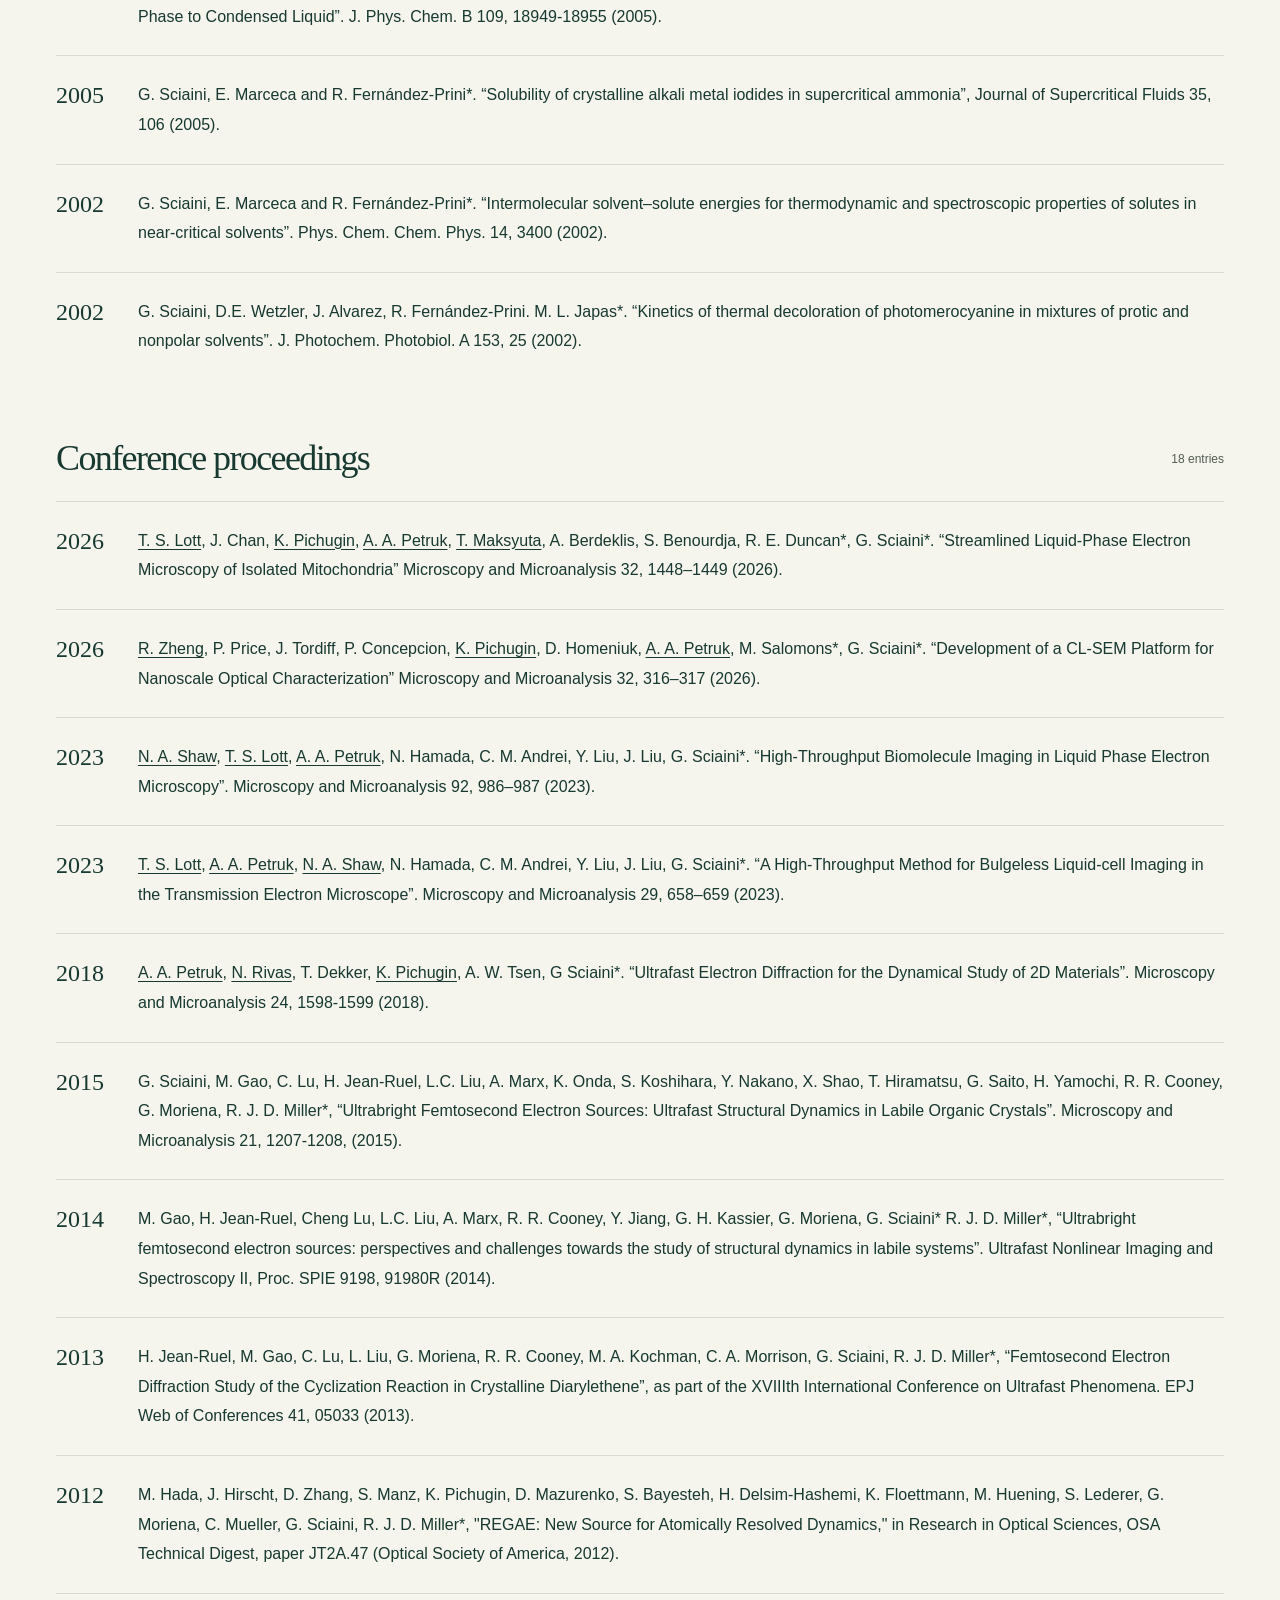
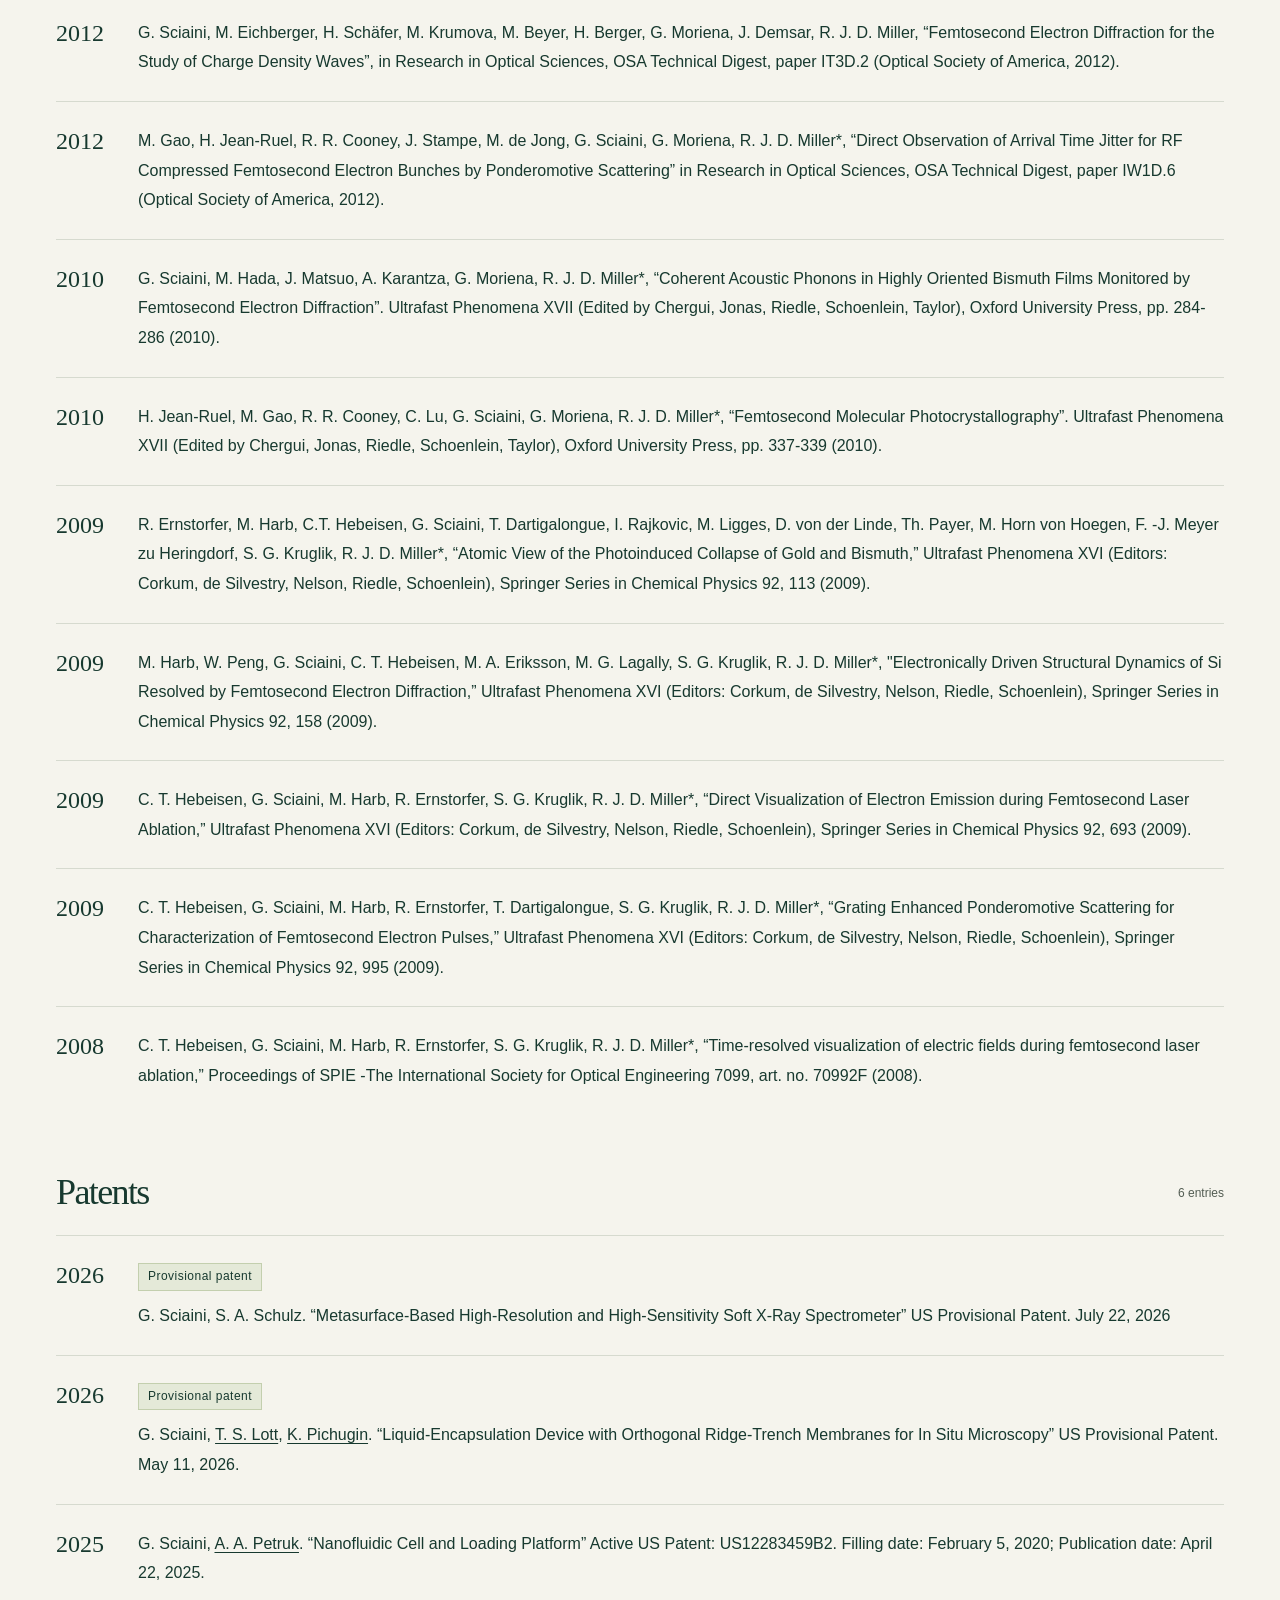
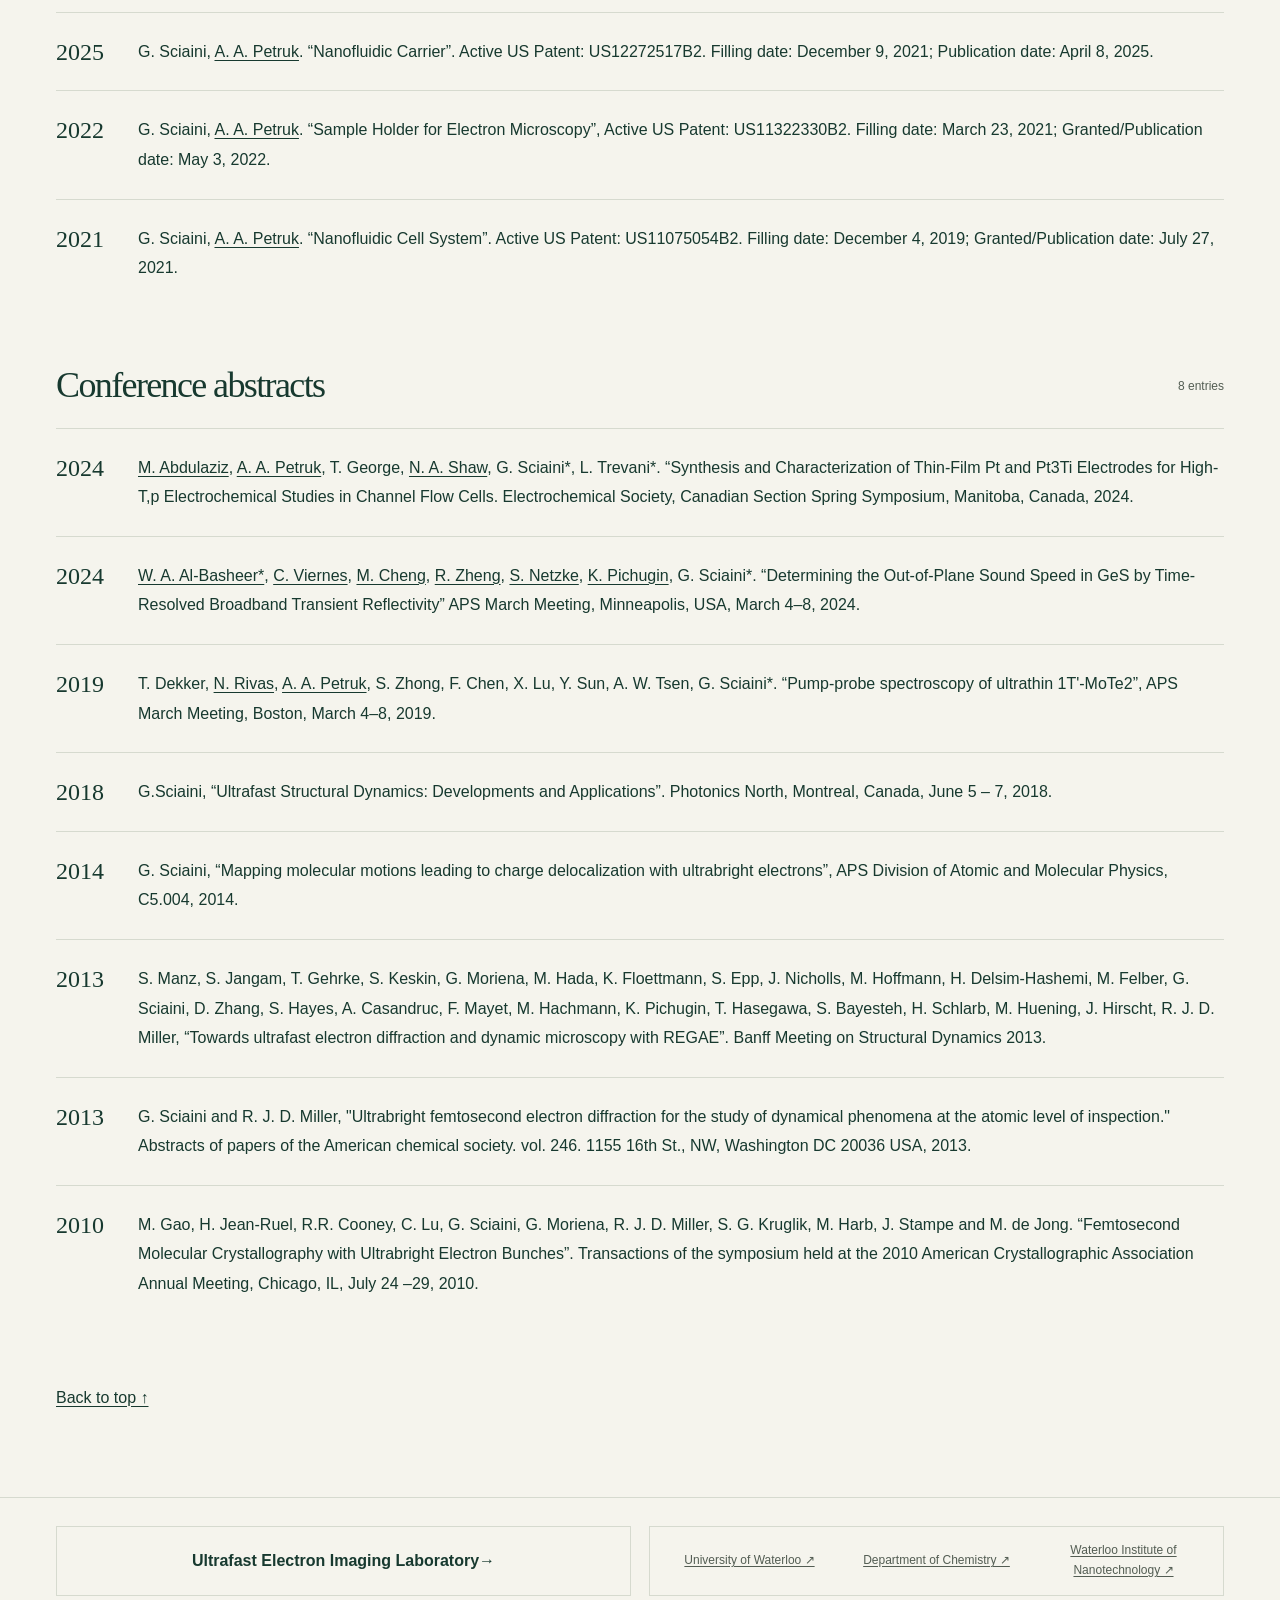
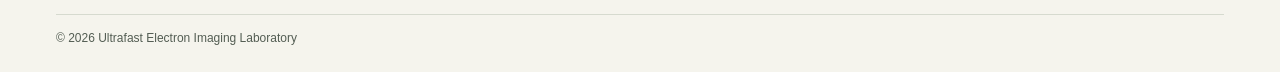
==== commit 5aa37803: "added arrow" ====
--- a/publications.html
+++ b/publications.html
@@ -178,7 +178,7 @@
          No entries match these filters. Try another search or reset the filters.
       </p>
       <div id="cv-categories"></div>
-      <a class="text-link" href="#main">Back to top ?</a>
+      <a class="text-link" href="#main">Back to top ↑</a>
     </main>
     <footer class="site-footer">
       <div class="wrap footer-inner">
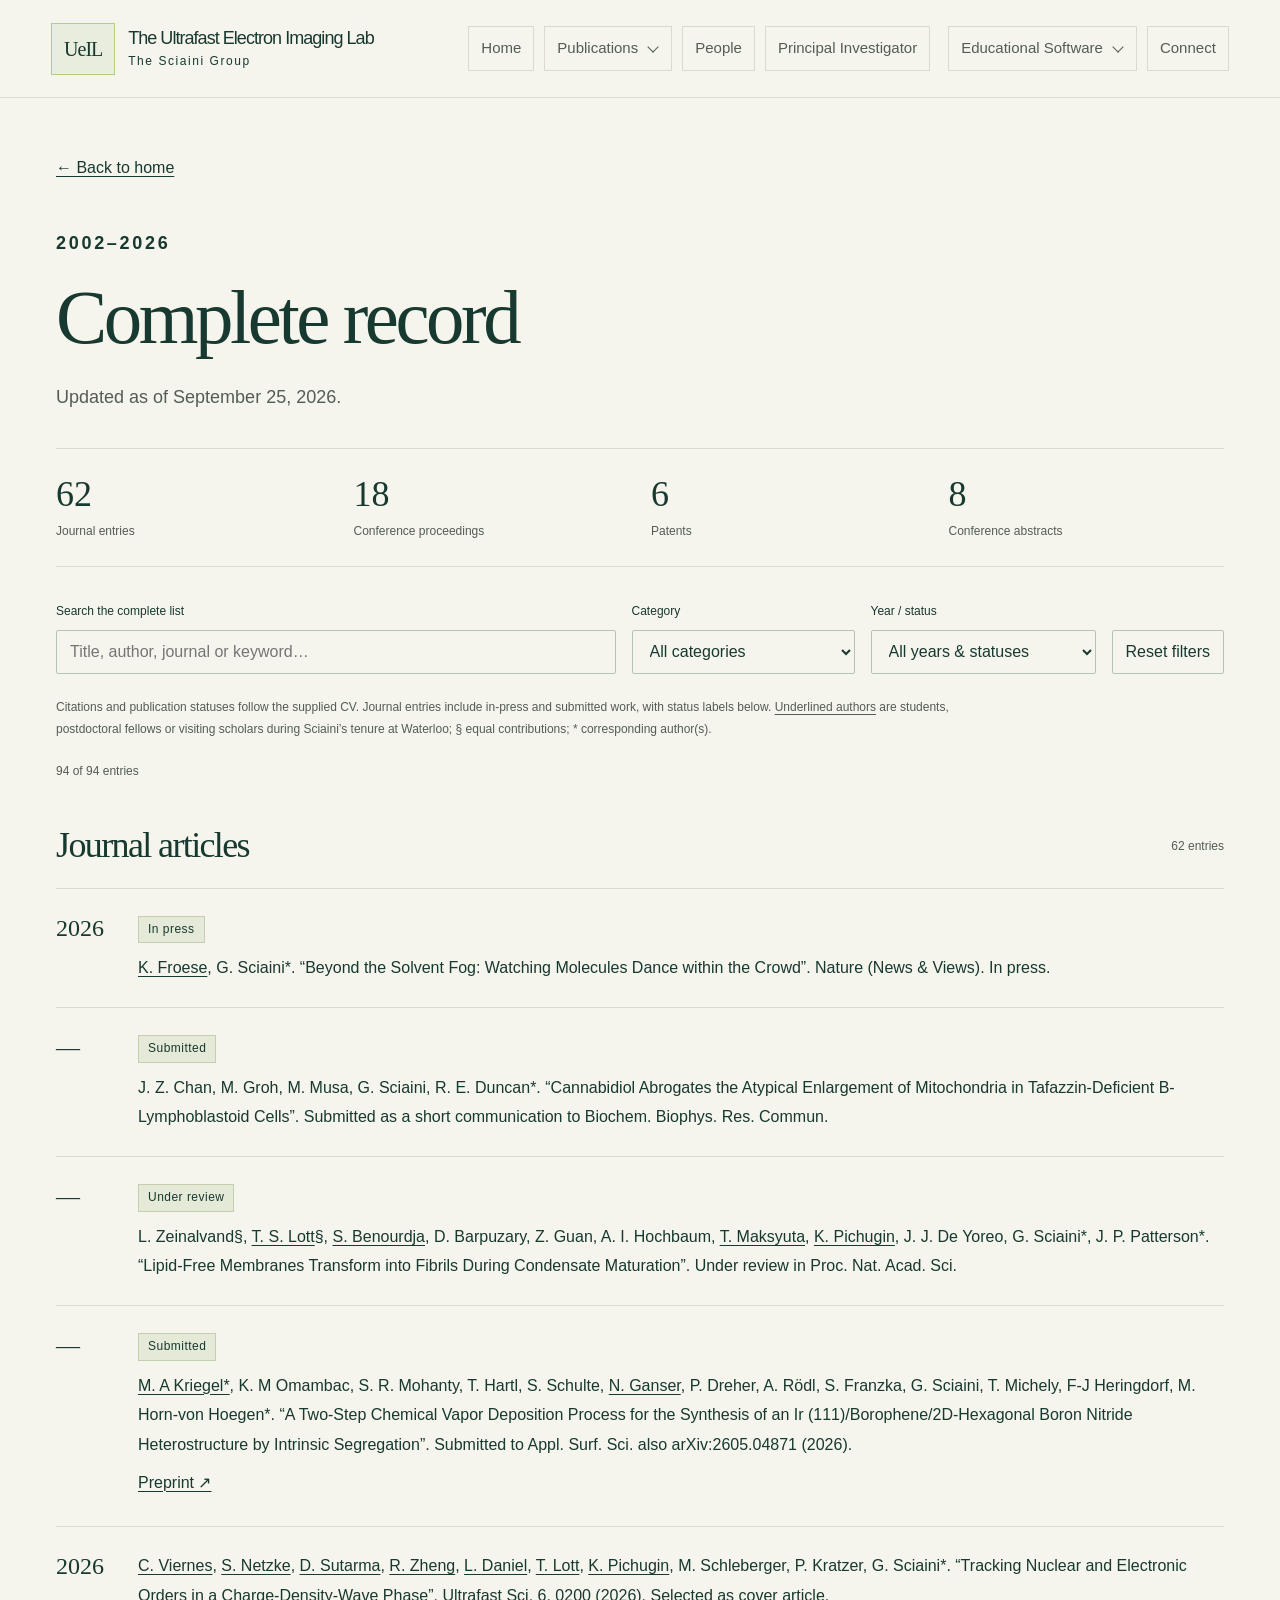
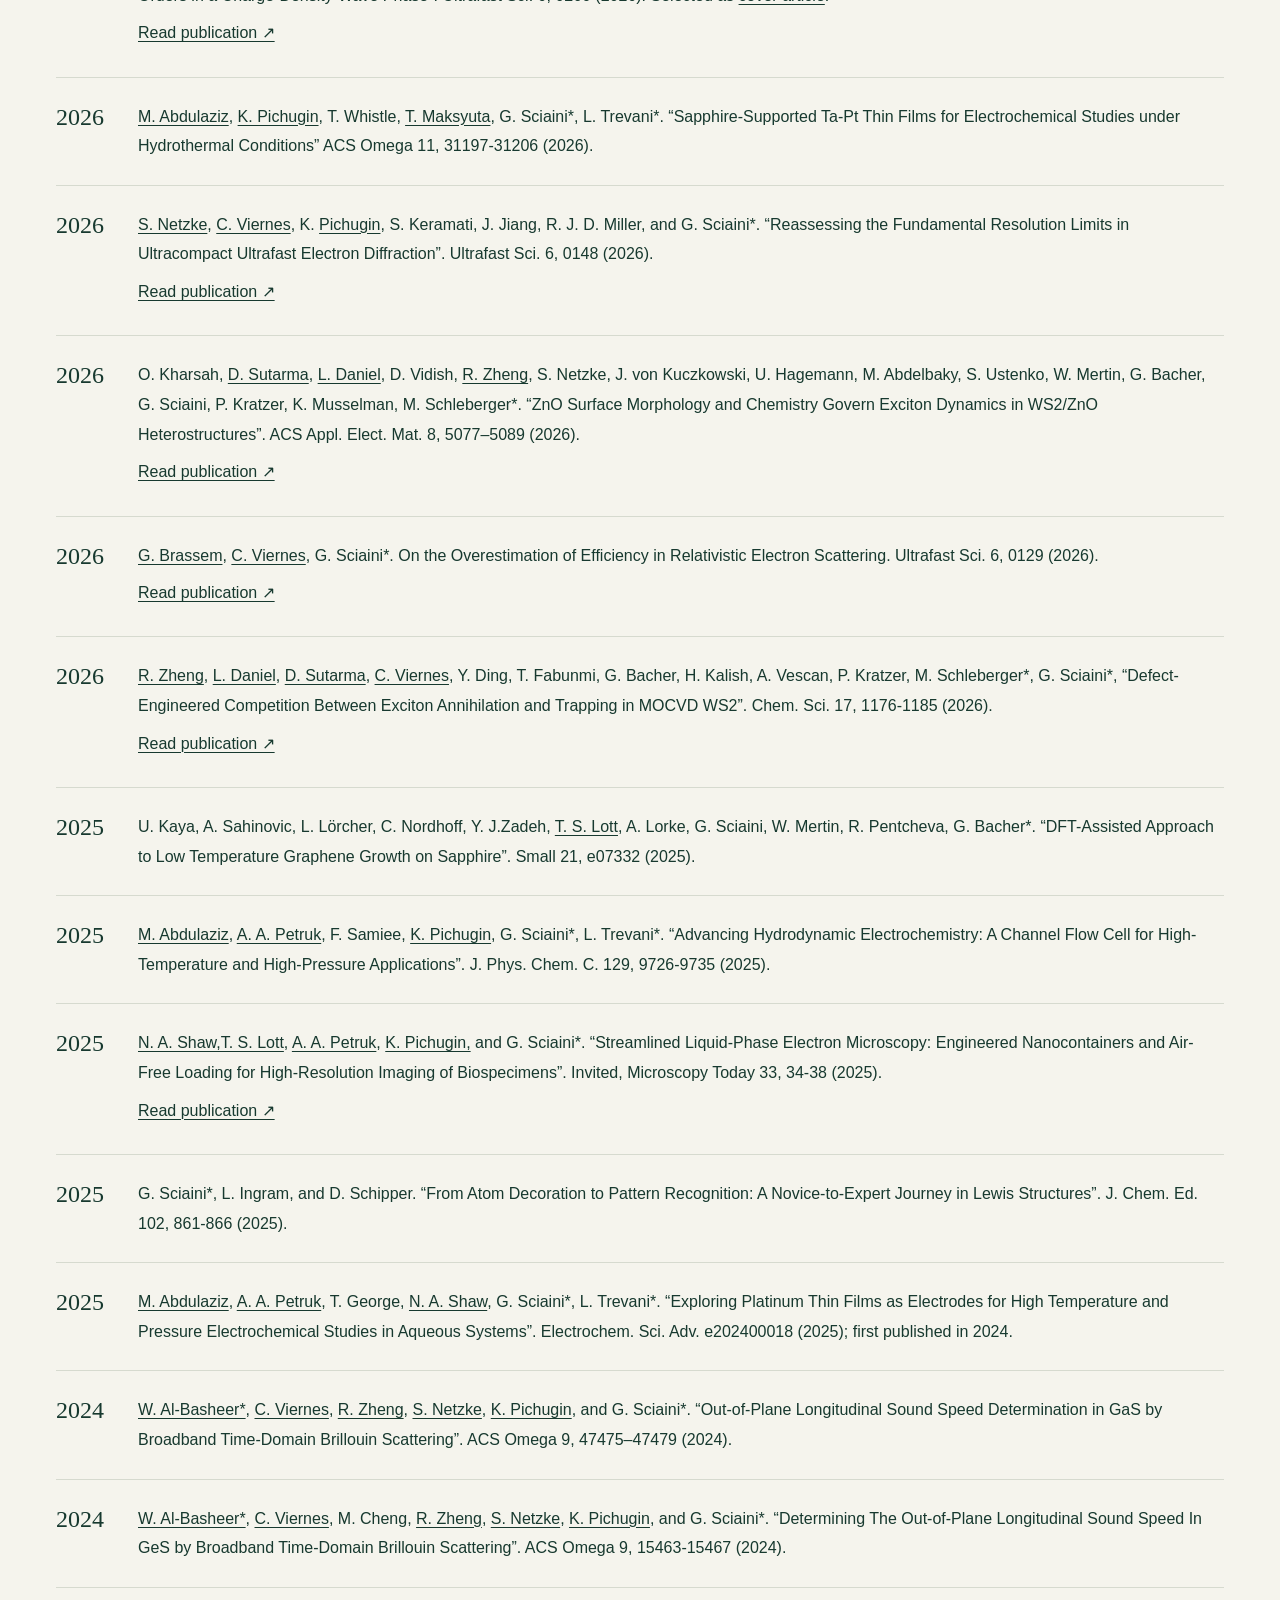
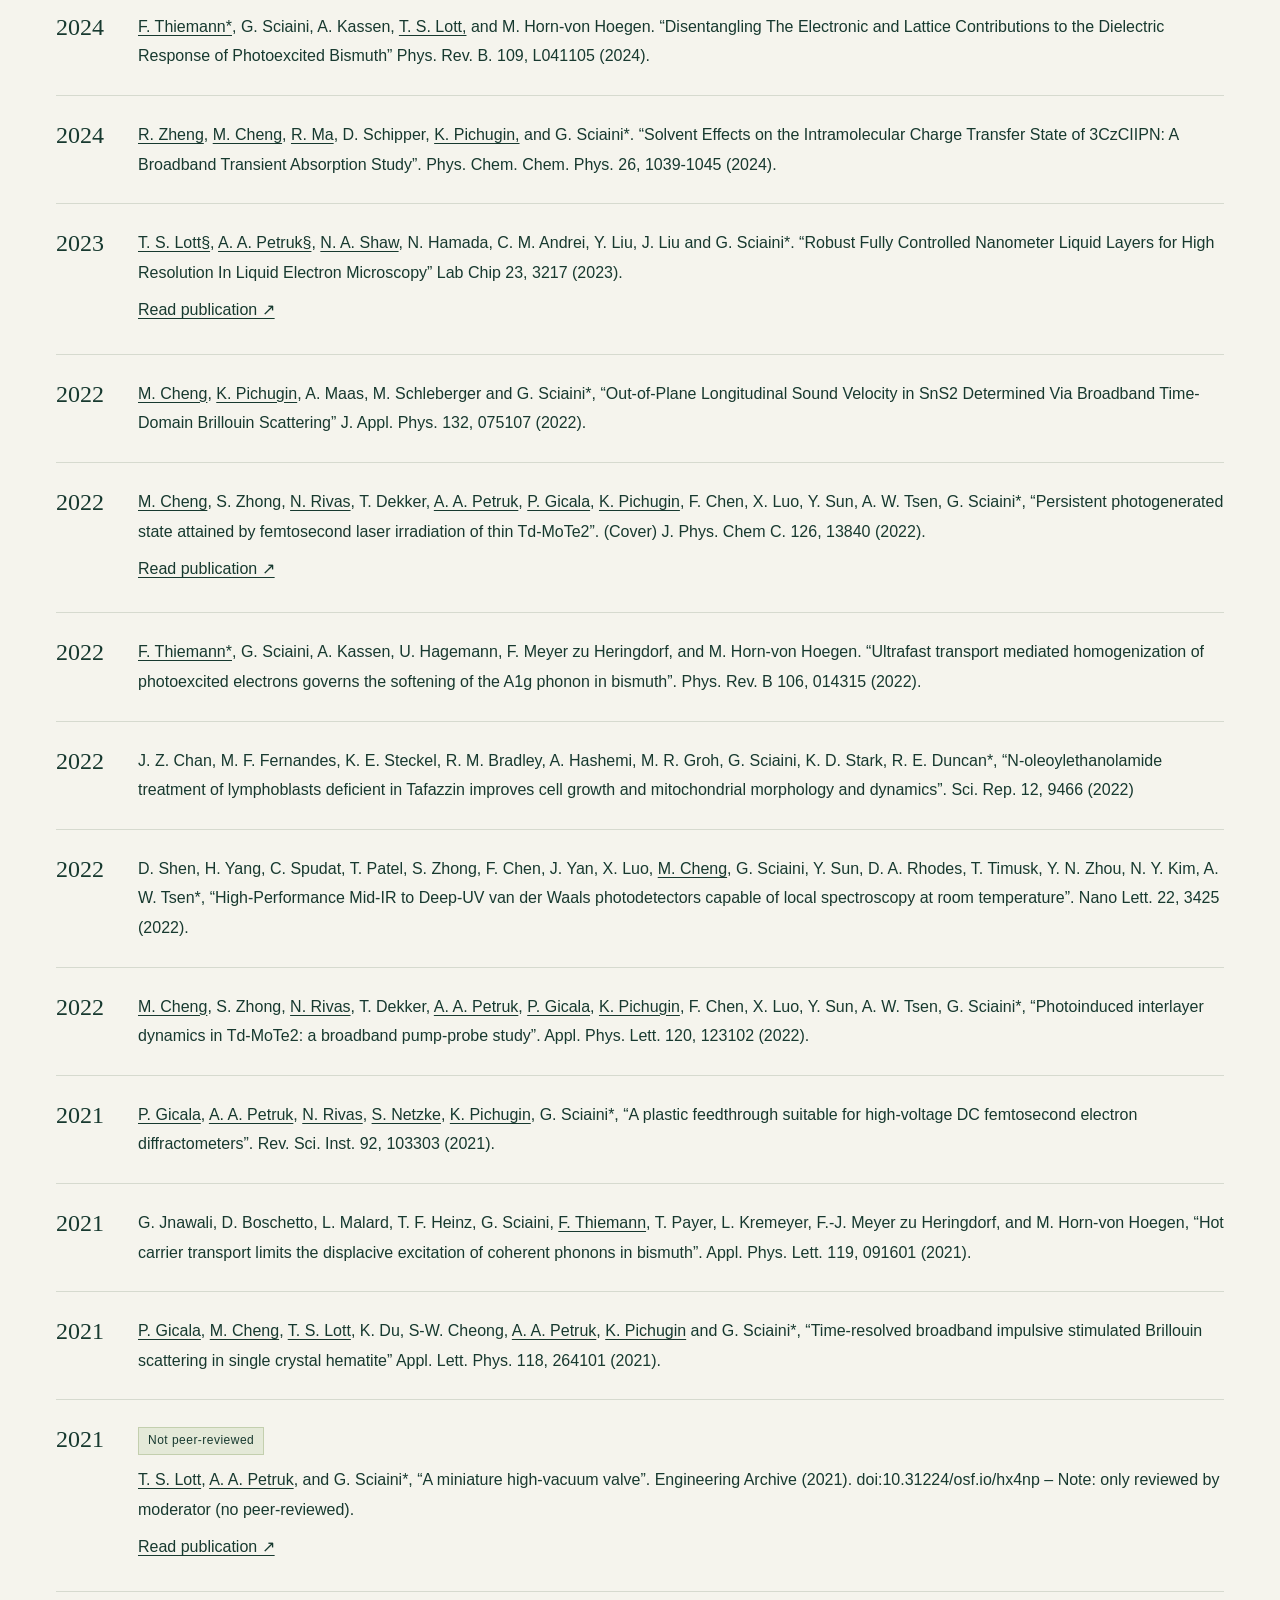
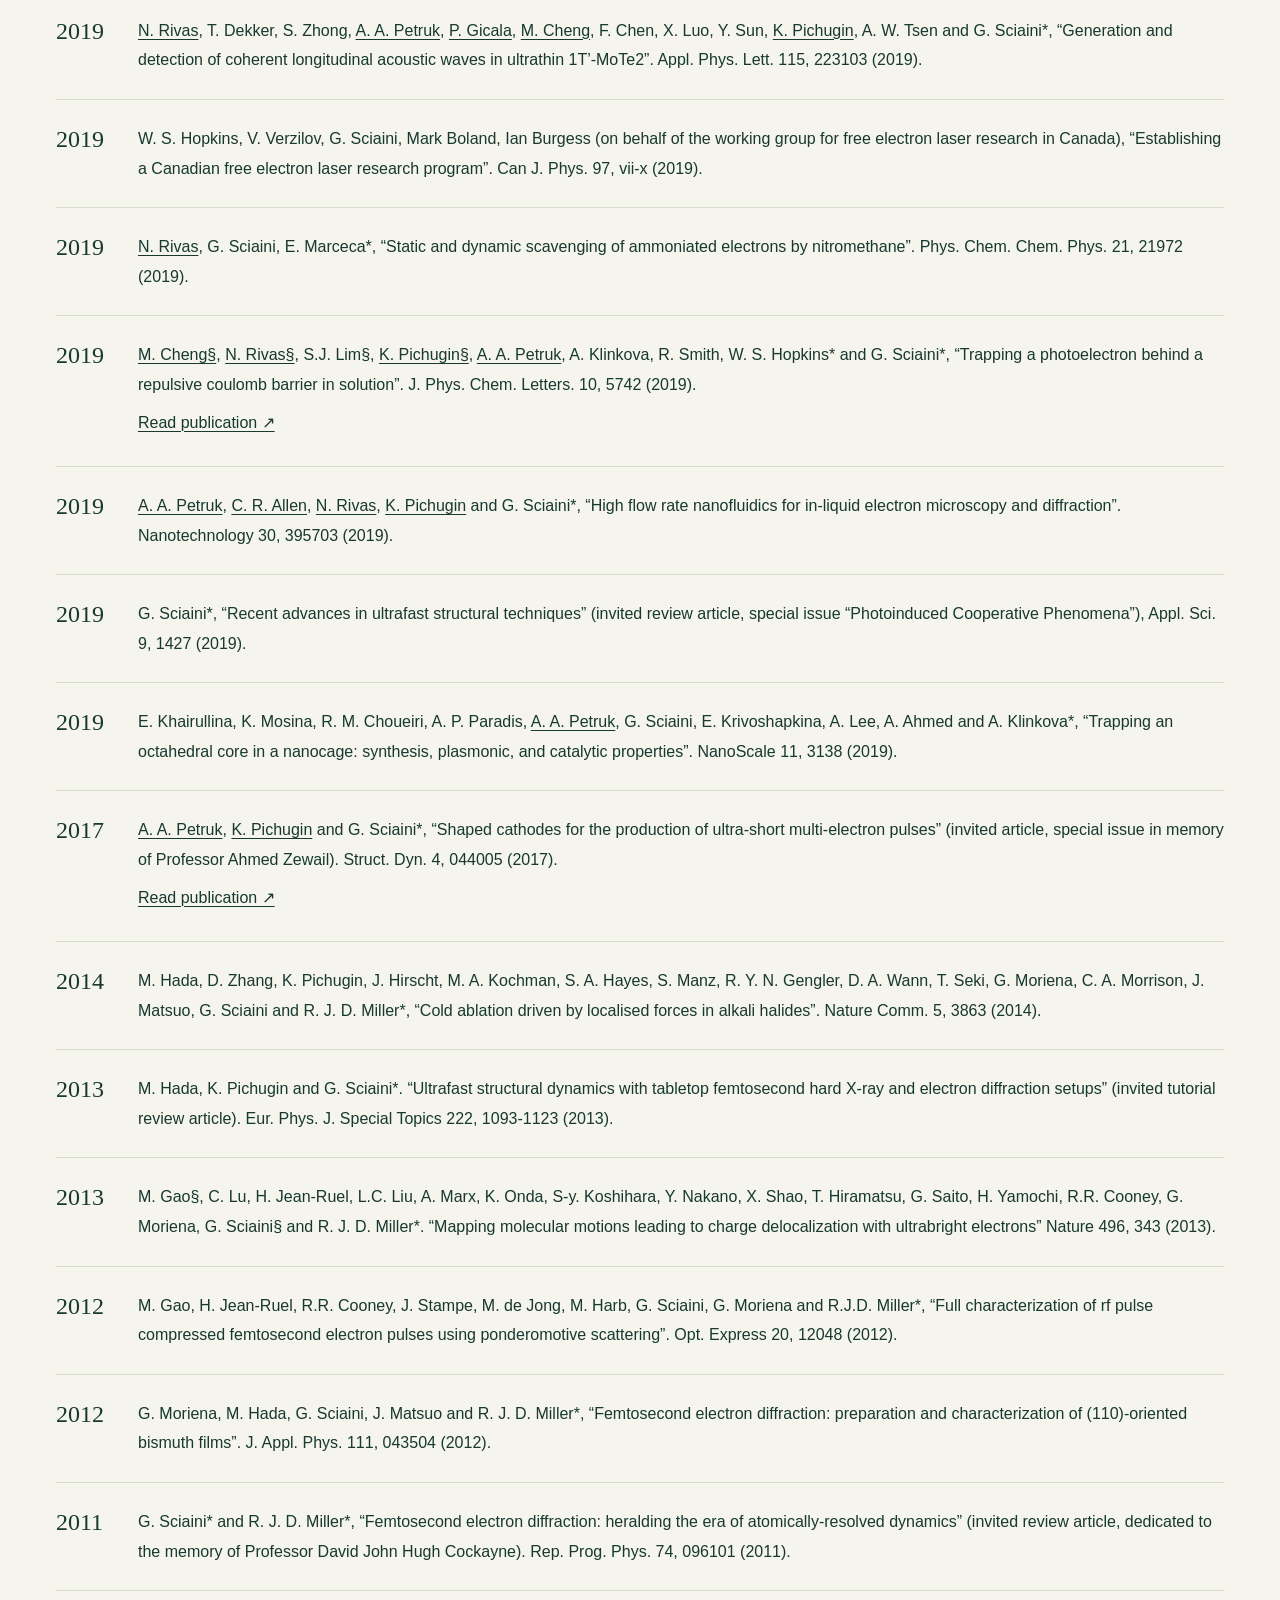
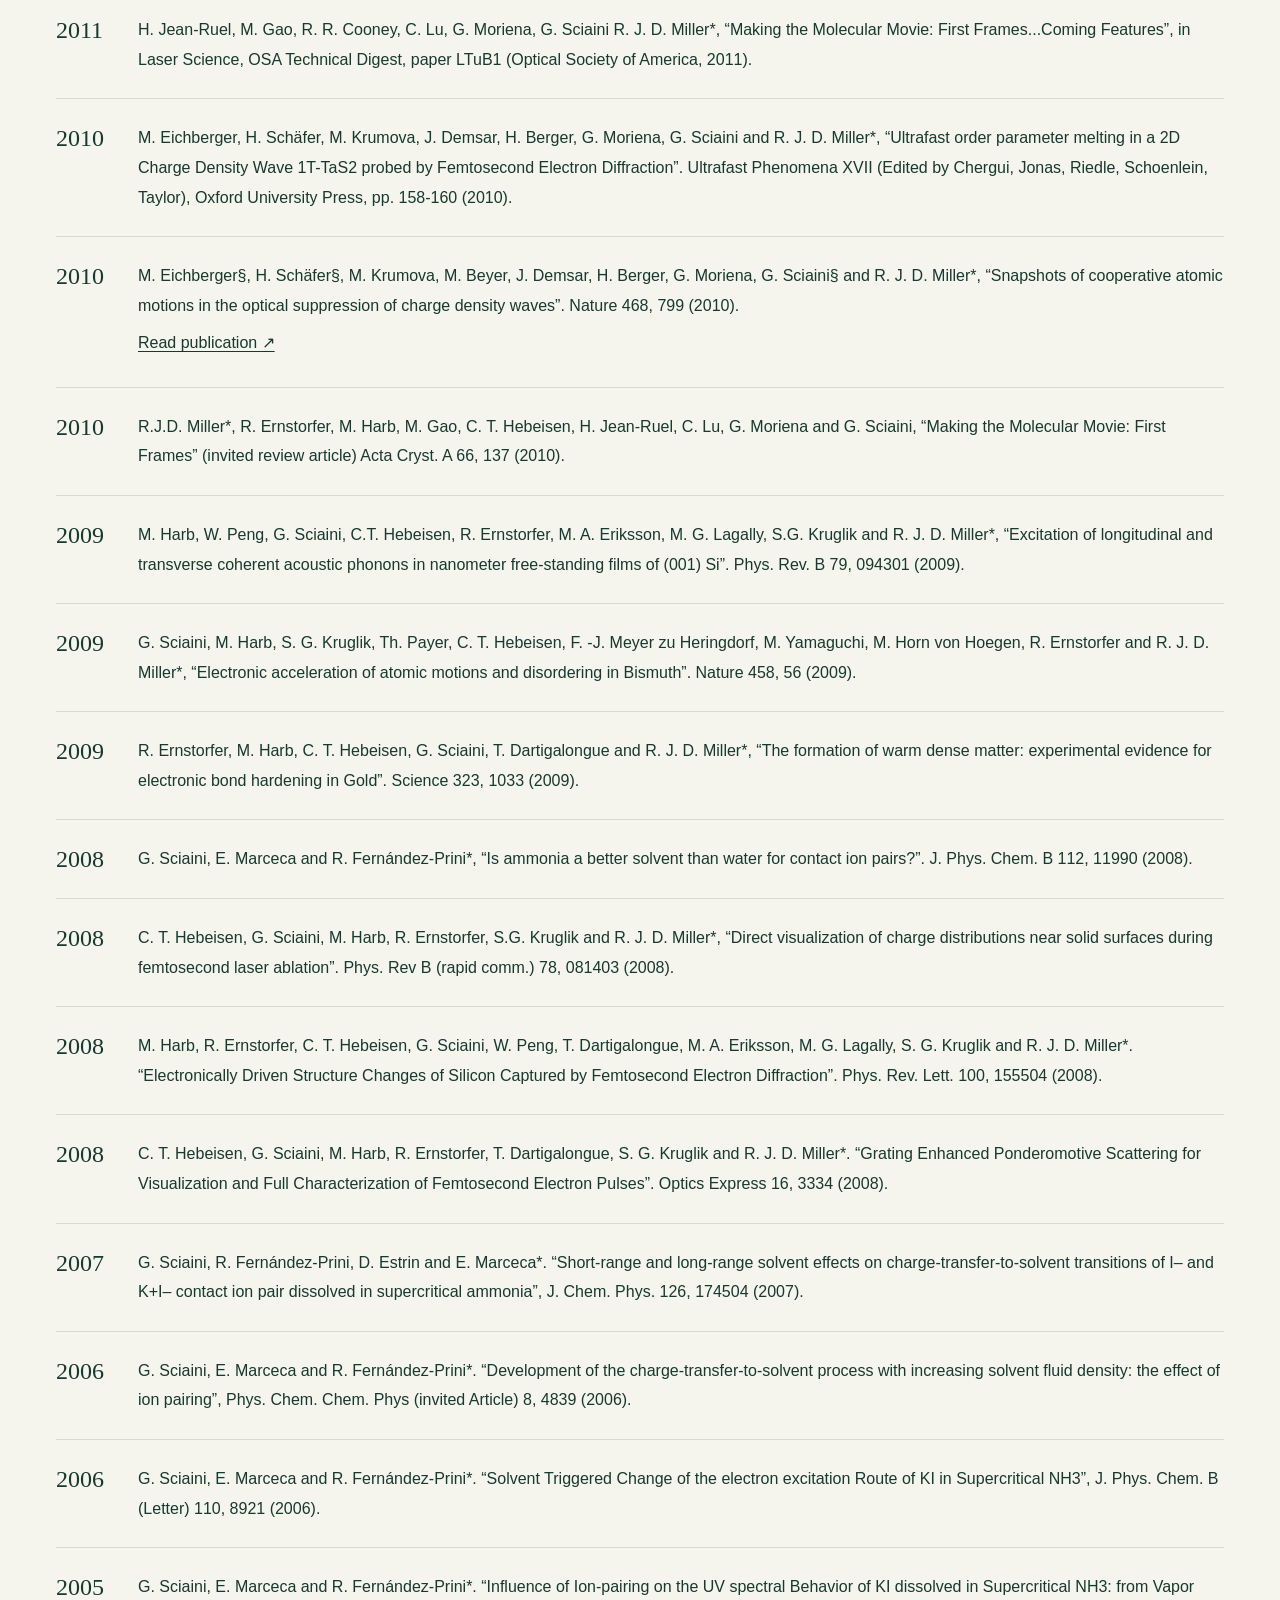
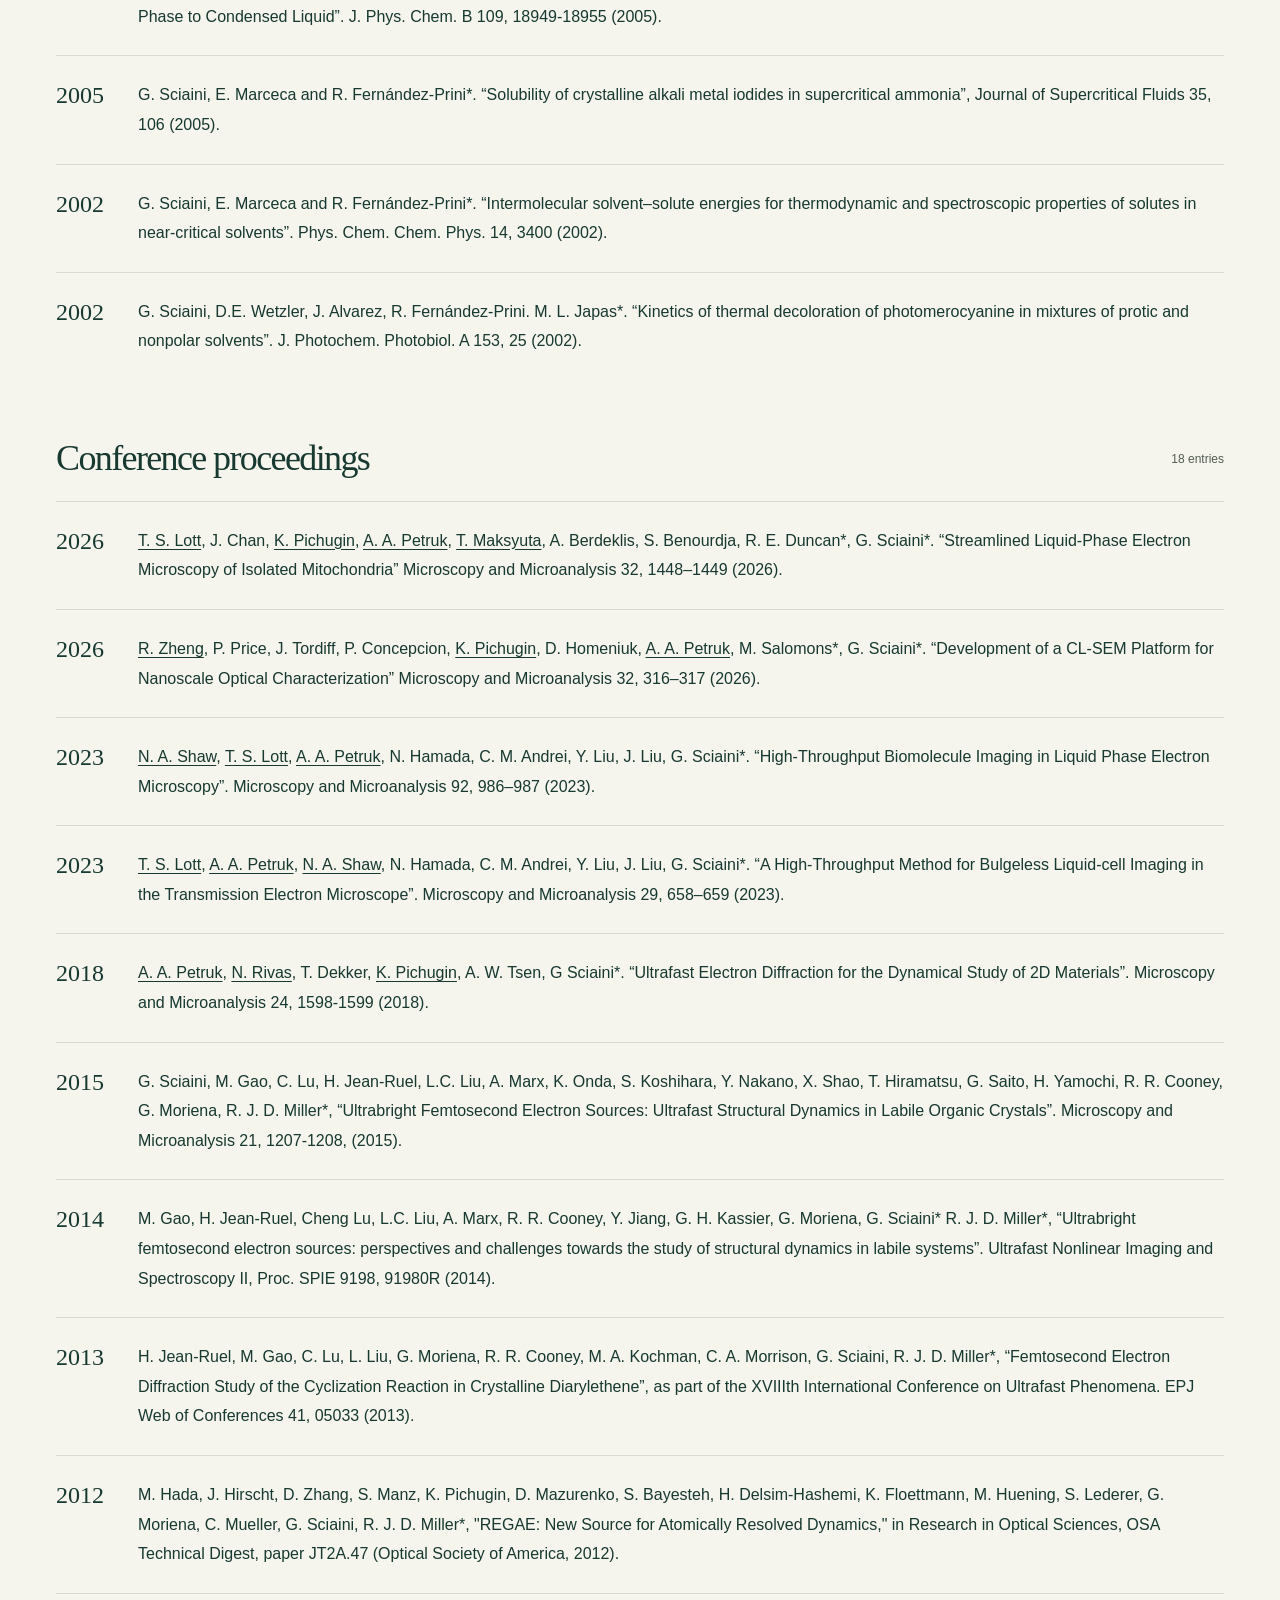
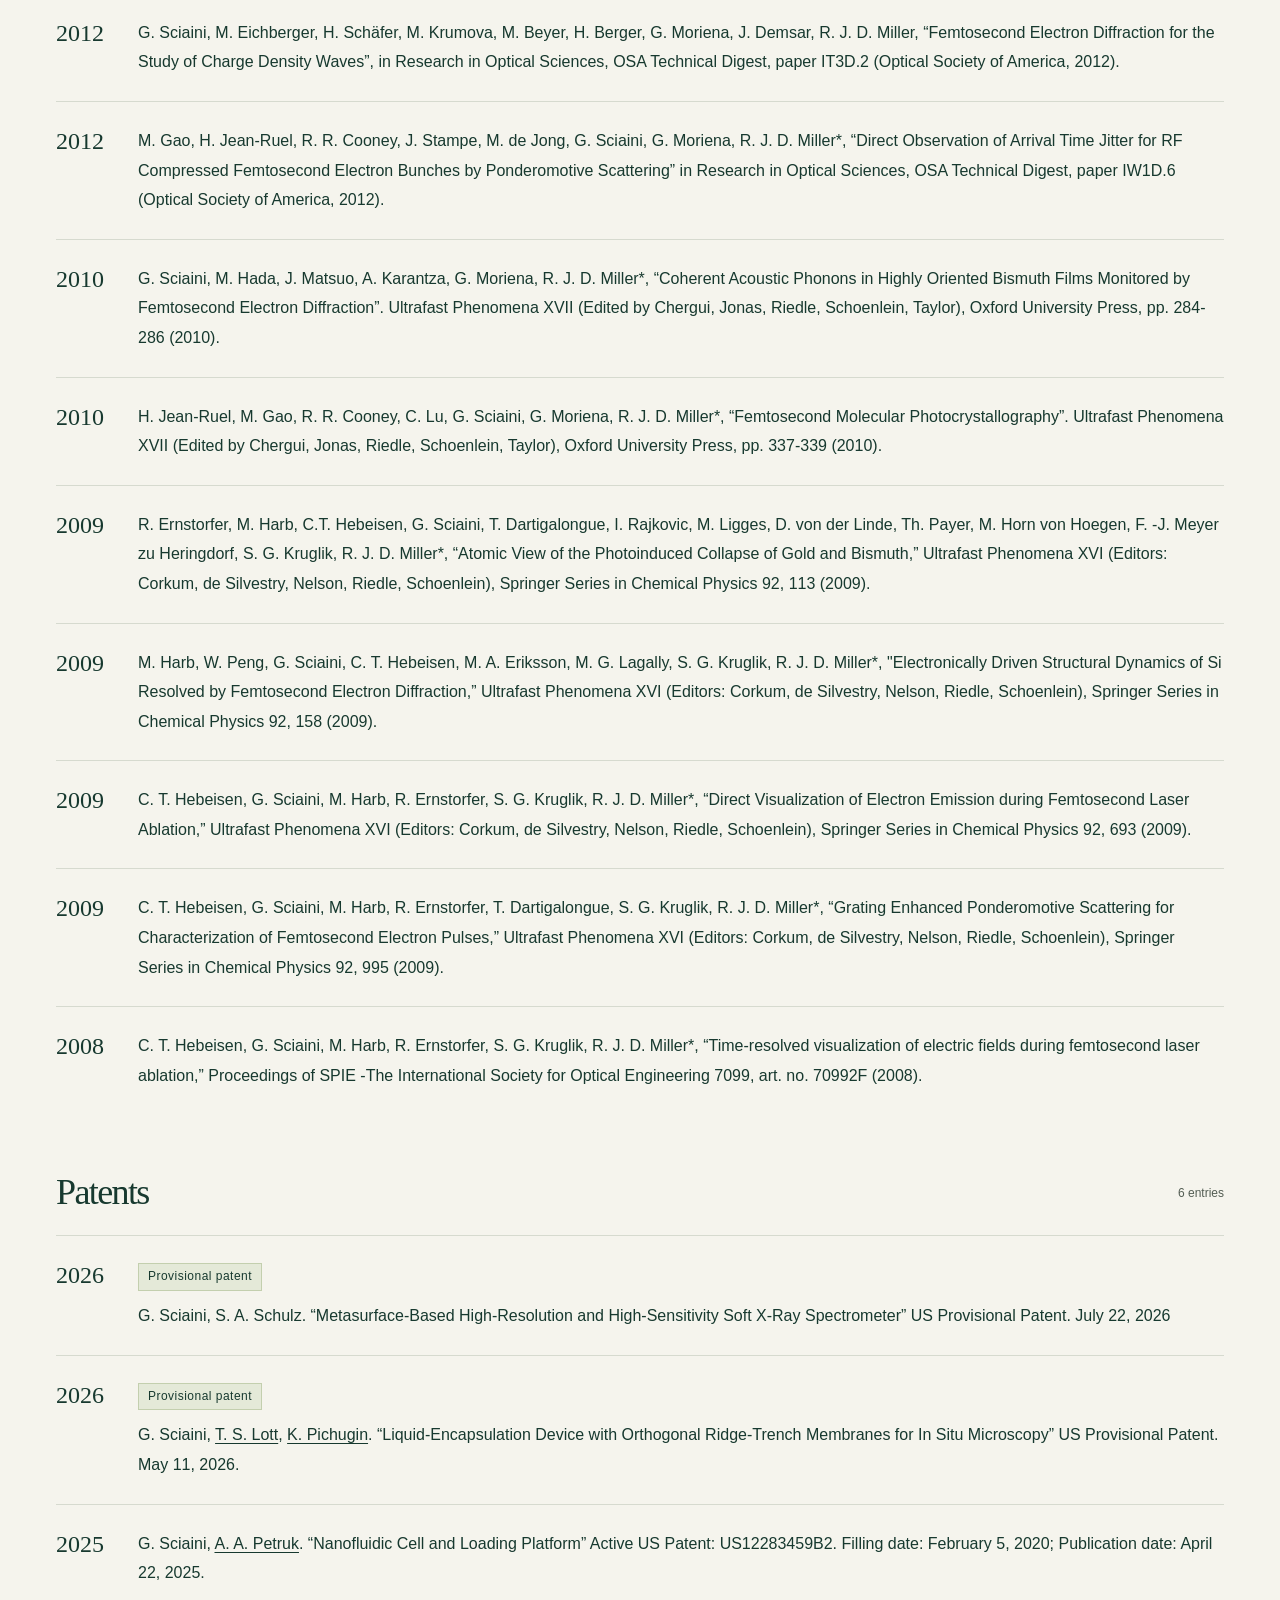
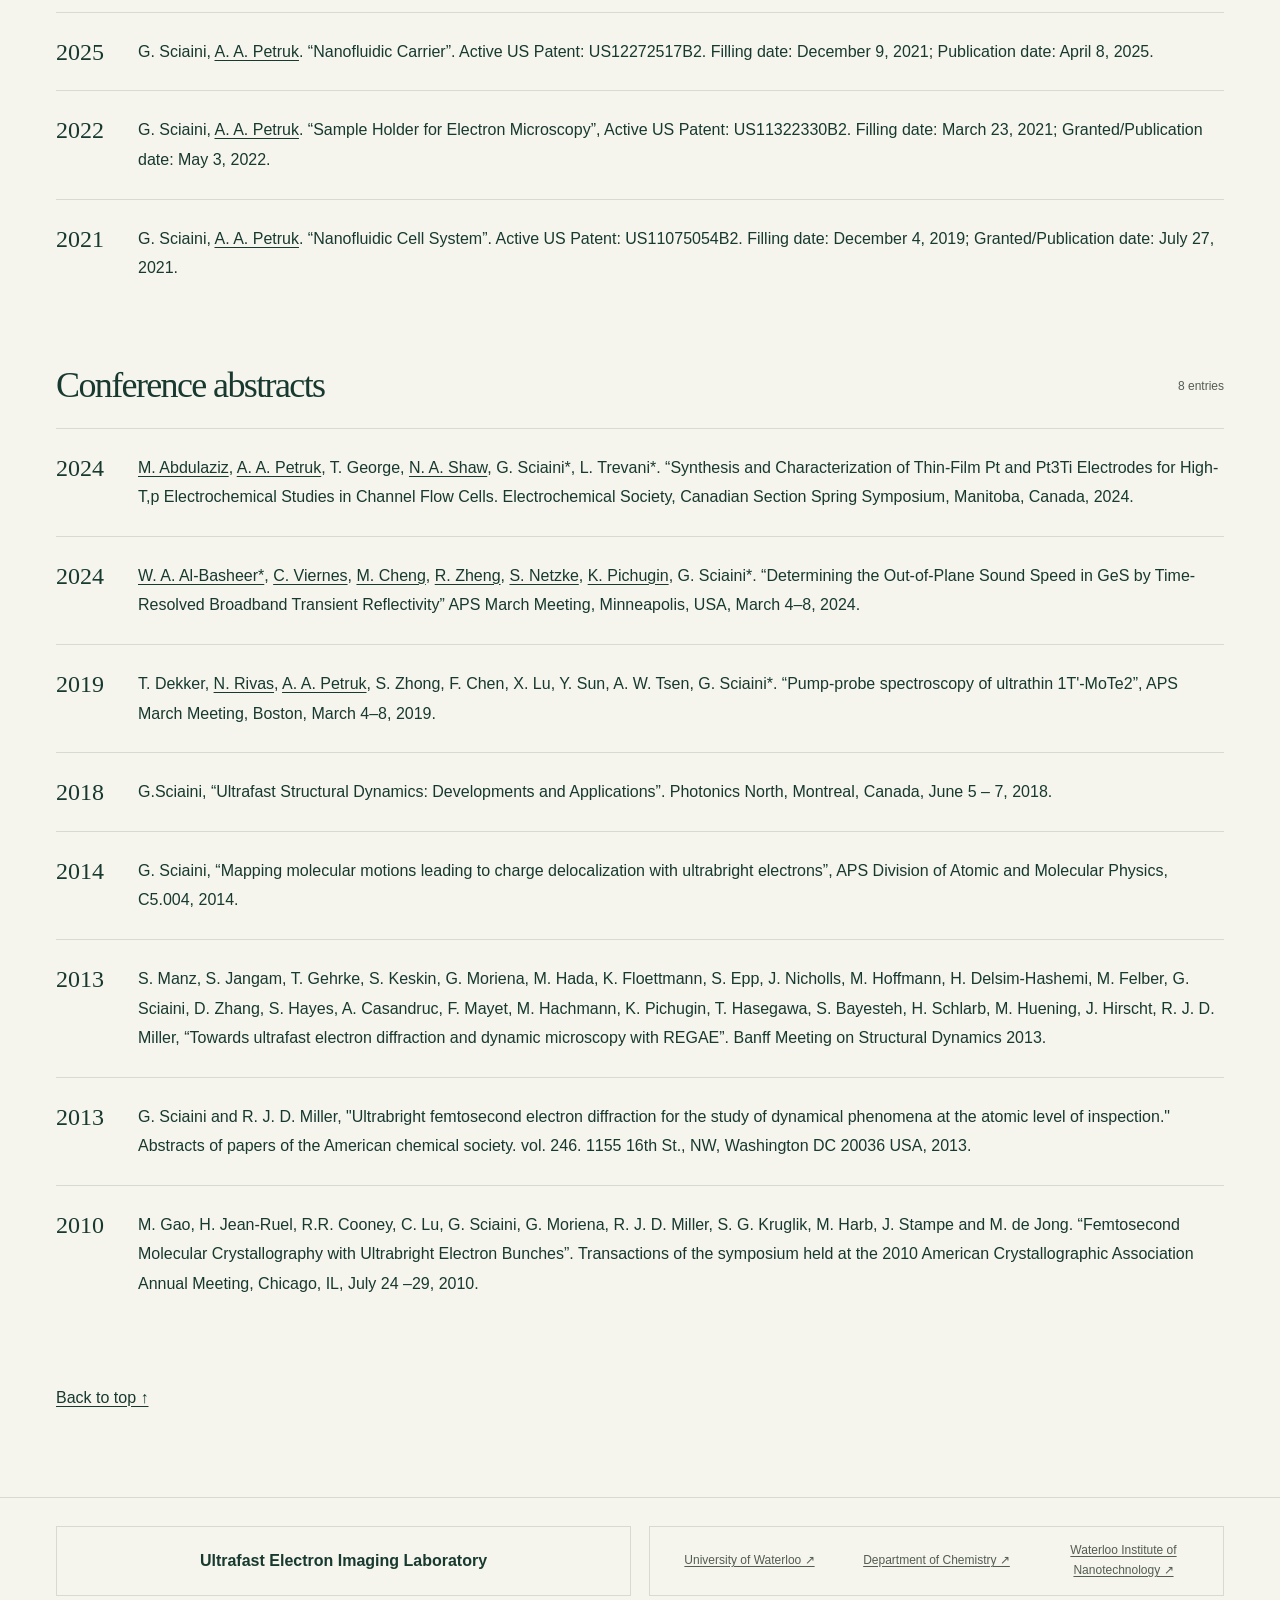
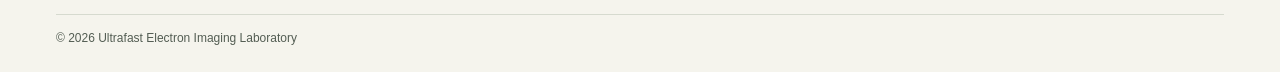
==== commit f9c00ee8: "text size and navigation adjustments" ====
--- a/publications.html
+++ b/publications.html
@@ -182,11 +182,11 @@
     </main>
     <footer class="site-footer">
       <div class="wrap footer-inner">
-        <a class="footer-name" href="index.html">Ultrafast Electron Imaging Laboratory<span>→</span></a>
+        <a class="footer-name" href="index.html">Ultrafast Electron Imaging Laboratory</a>
         <nav class="footer-affiliations" aria-label="Institutional affiliations">
-          <a href="https://uwaterloo.ca/" target="_blank" rel="noopener" aria-label="University of Waterloo"><span class="footer-affiliation-full">University of Waterloo ↗</span><span class="footer-affiliation-compact" aria-hidden="true">UWaterloo</span></a>
-          <a href="https://uwaterloo.ca/chemistry/" target="_blank" rel="noopener" aria-label="Department of Chemistry"><span class="footer-affiliation-full">Department of Chemistry&nbsp↗</span><span class="footer-affiliation-compact" aria-hidden="true">Dept. Chemistry</span></a>
-          <a href="https://uwaterloo.ca/institute-nanotechnology/" target="_blank" rel="noopener" aria-label="Waterloo Institute of Nanotechnology"><span class="footer-affiliation-full">Waterloo Institute of Nanotechnology&nbsp↗</span><span class="footer-affiliation-compact" aria-hidden="true">WIN</span></a>
+          <a href="https://uwaterloo.ca/" target="_blank" rel="noopener" aria-label="University of Waterloo"><span class="footer-affiliation-full">University of Waterloo&nbsp↗</span></a>
+          <a href="https://uwaterloo.ca/chemistry/" target="_blank" rel="noopener" aria-label="Department of Chemistry"><span class="footer-affiliation-full">Department of Chemistry&nbsp↗</span></a>
+          <a href="https://uwaterloo.ca/institute-nanotechnology/" target="_blank" rel="noopener" aria-label="Waterloo Institute of Nanotechnology"><span class="footer-affiliation-full">Waterloo Institute of Nanotechnology&nbsp↗</span></a>
         </nav>
         <div class="footer-meta">
           <span>© 2026 Ultrafast Electron Imaging Laboratory</span>
--- a/assets/css/style.css
+++ b/assets/css/style.css
@@ -159,6 +159,10 @@
   line-height:1.2;
   letter-spacing:-.04em
 }
+.brand>span:last-child {
+  font-size:18px;
+  line-height:1.15
+}
 .brand small {
   font-size:12px;
   font-size:var(--type-caption);
@@ -251,7 +255,7 @@
   display:none;
   position:absolute;
   top:100%;
-  left:-12px;
+  left:0;
   z-index:11;
   min-width:205px;
   padding:8px;
@@ -342,6 +346,45 @@
 }
 .menu-toggle {
   display:none
+}
+@media(min-width:1101px) {
+  header>nav {
+    gap:10px;
+    align-items:stretch;
+    font-size:15px
+  }
+  header>nav>.publications-nav,
+  header>nav>.education-dropdown {
+    display:flex;
+    align-items:stretch
+  }
+  header>nav>a,
+  header>nav>.publications-nav>a,
+  header>nav>.education-dropdown>summary,
+  header>nav>.nav-contact {
+    min-height:42px;
+    padding:9px 12px
+  }
+  header>nav>.publications-nav>a,
+  header>nav>.education-dropdown>summary {
+    gap:9px
+  }
+  header .publications-menu {
+    min-width:230px;
+    padding:10px
+  }
+  header .publications-menu a,
+  header .education-links a {
+    padding:10px 12px;
+    line-height:1.35
+  }
+  header .education-links {
+    min-width:290px;
+    padding:10px
+  }
+  header .education-links small {
+    padding:8px 12px 5px
+  }
 }
 .hero {
   display:grid;
@@ -526,8 +569,8 @@
   transform:scale(1.035)
 }
 .topic-number {
-  font-size:12px;
-  font-size:var(--type-caption);
+  font-size:16px;
+  font-size:var(--type-body);
   letter-spacing:.12em;
   color:#667957
 }
@@ -1091,10 +1134,6 @@
 @media(max-width:1100px) {
   header {
     height:80px
-  }
-  .brand {
-    font-size:20px;
-    font-size:var(--type-title-sm)
   }
   .mark {
     width:56px;
@@ -1218,10 +1257,6 @@
   header {
     height:80px
   }
-  .brand {
-    font-size:20px;
-    font-size:var(--type-title-sm)
-  }
   .mark {
     width:56px;
     height:44px;
@@ -2146,6 +2181,14 @@
 #pi .pi-bio h2 {
   font-size:var(--type-title-lg)
 }
+#pi .pi-bio>h2,
+#pi .pi-bio>.pi-role {
+  text-align:center
+}
+#pi .pi-bio>h2 {
+  margin-left:auto;
+  margin-right:auto
+}
 #research .section-heading h2 {
   margin-left:auto;
   margin-right:auto;
@@ -2174,9 +2217,6 @@
   width:min(100%,var(--reading-measure));
   margin-left:auto;
   margin-right:auto
-}
-.section-heading h2 {
-  max-width:24ch
 }
 .section-heading>p {
   width:100%;
@@ -2744,20 +2784,6 @@
   font-size:inherit;
   margin-left:0
 }
-.site-footer .footer-name-full {
-  display:none
-}
-.site-footer .footer-name-compact {
-  display:inline
-}
-@media(min-width:680px) {
-  .site-footer .footer-name-full {
-    display:inline
-  }
-  .site-footer .footer-name-compact {
-    display:none
-  }
-}
 .site-footer .footer-affiliations {
   display:grid;
   grid-template-columns:repeat(3,minmax(0,1fr));
@@ -2788,17 +2814,6 @@
   text-align:center;
   overflow-wrap:anywhere
 }
-.site-footer .footer-affiliation-compact {
-  display:none
-}
-@media(max-width:600px) {
-  .site-footer .footer-affiliation-full {
-    display:none
-  }
-  .site-footer .footer-affiliation-compact {
-    display:inline
-  }
-}
 .site-footer .footer-affiliations a:hover,
 .site-footer .footer-affiliations a:focus-visible {
   color:var(--ink);
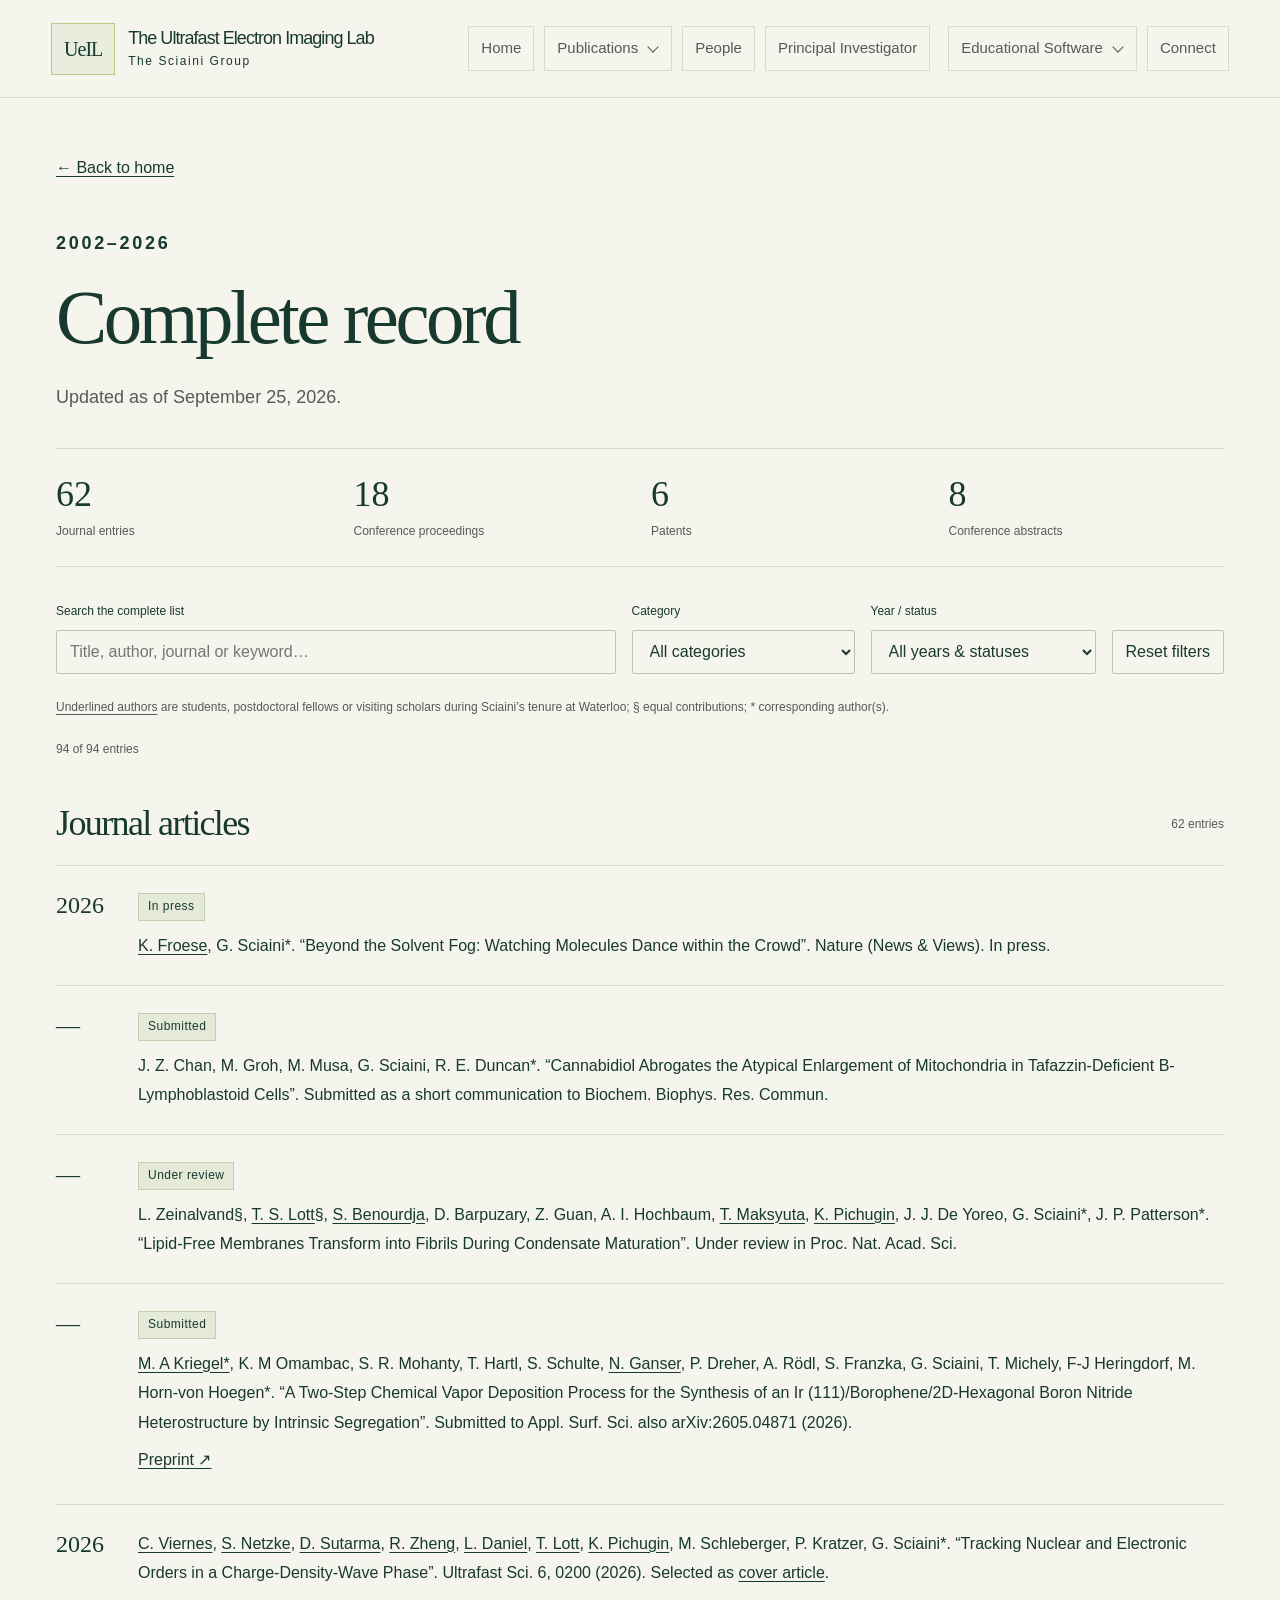
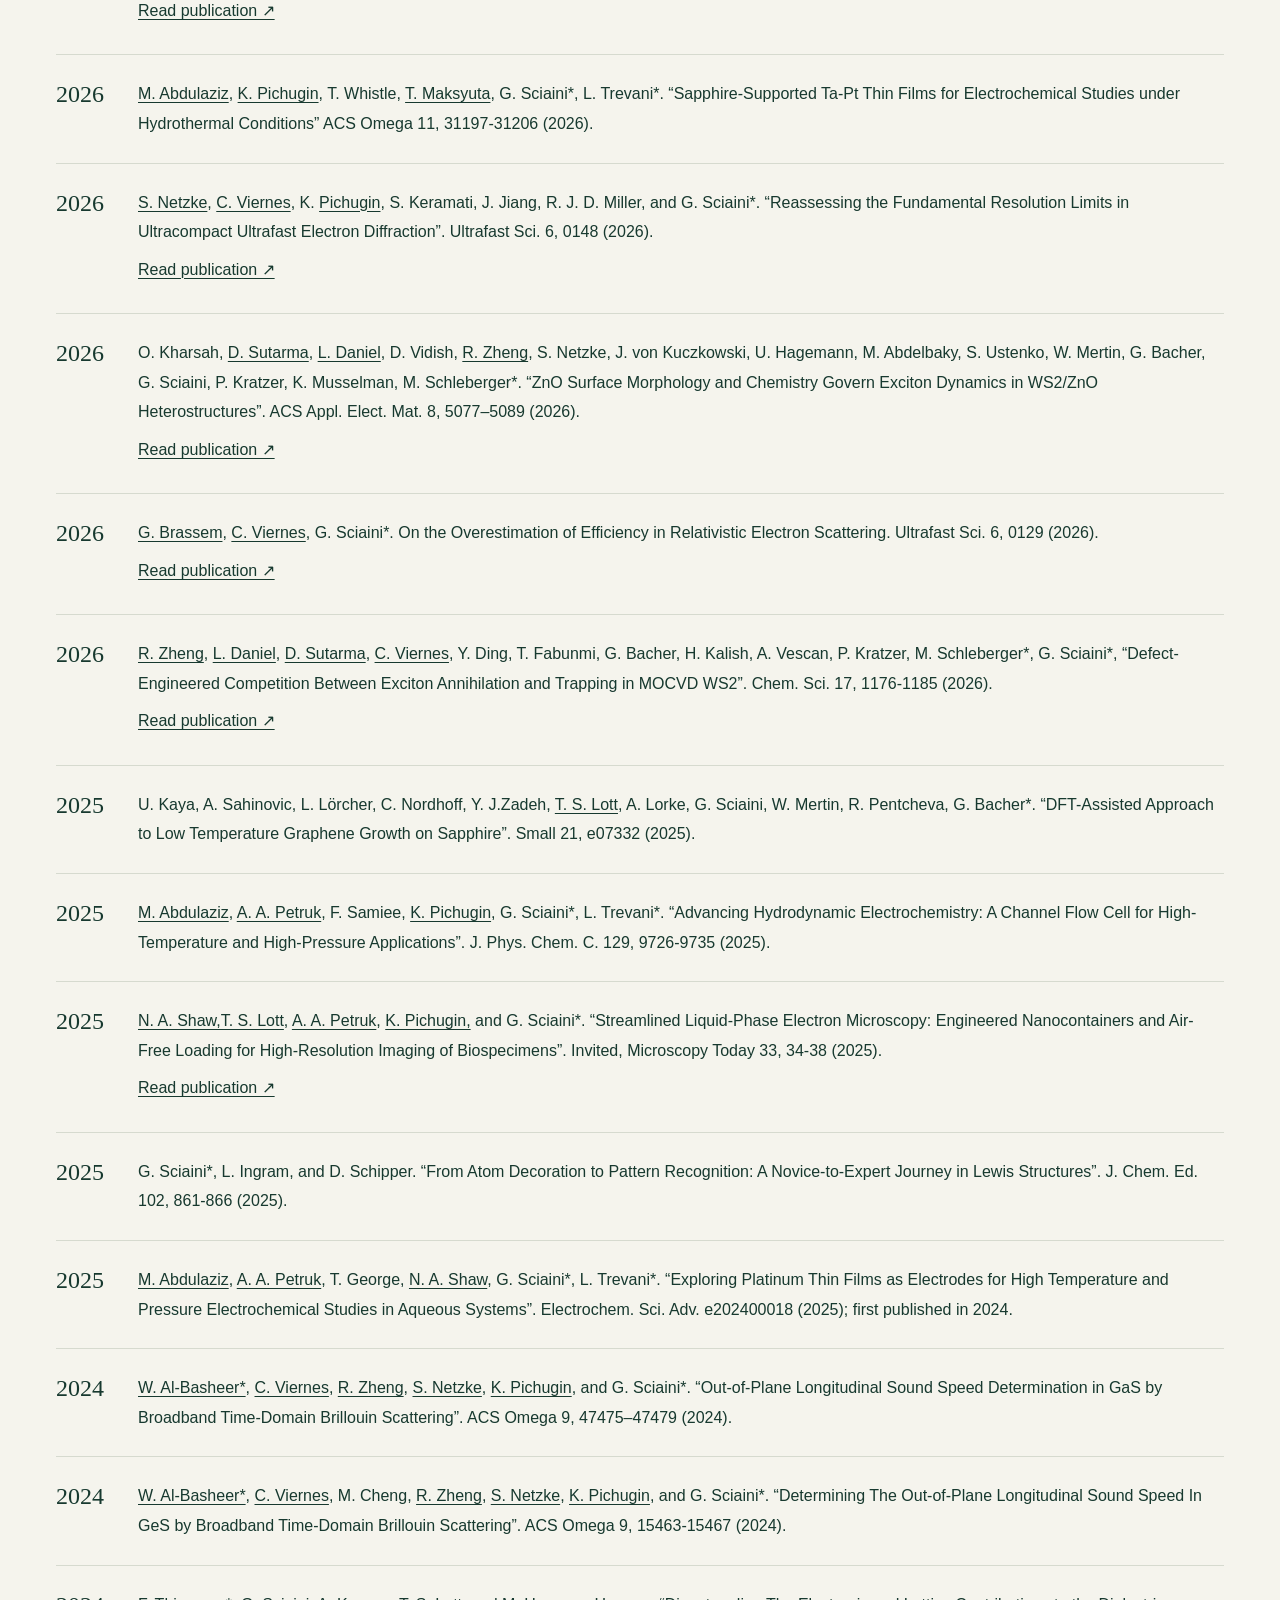
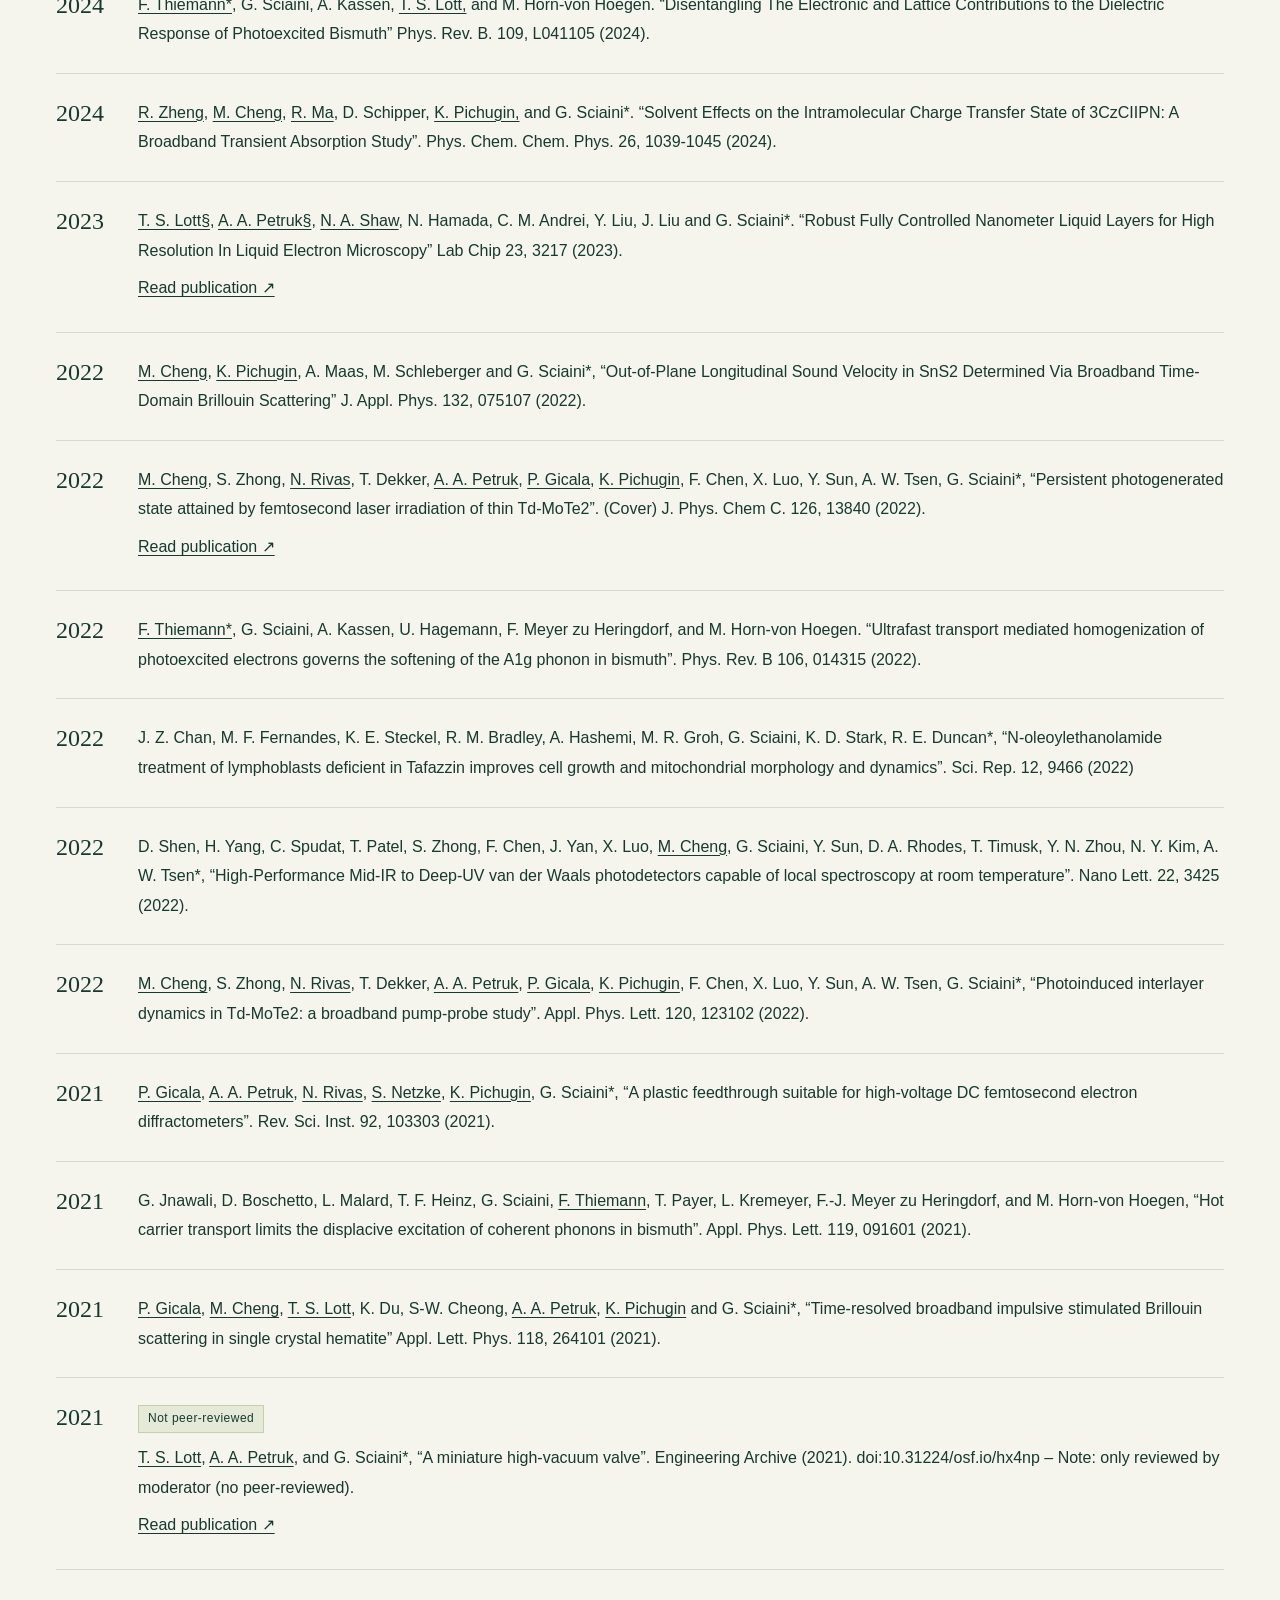
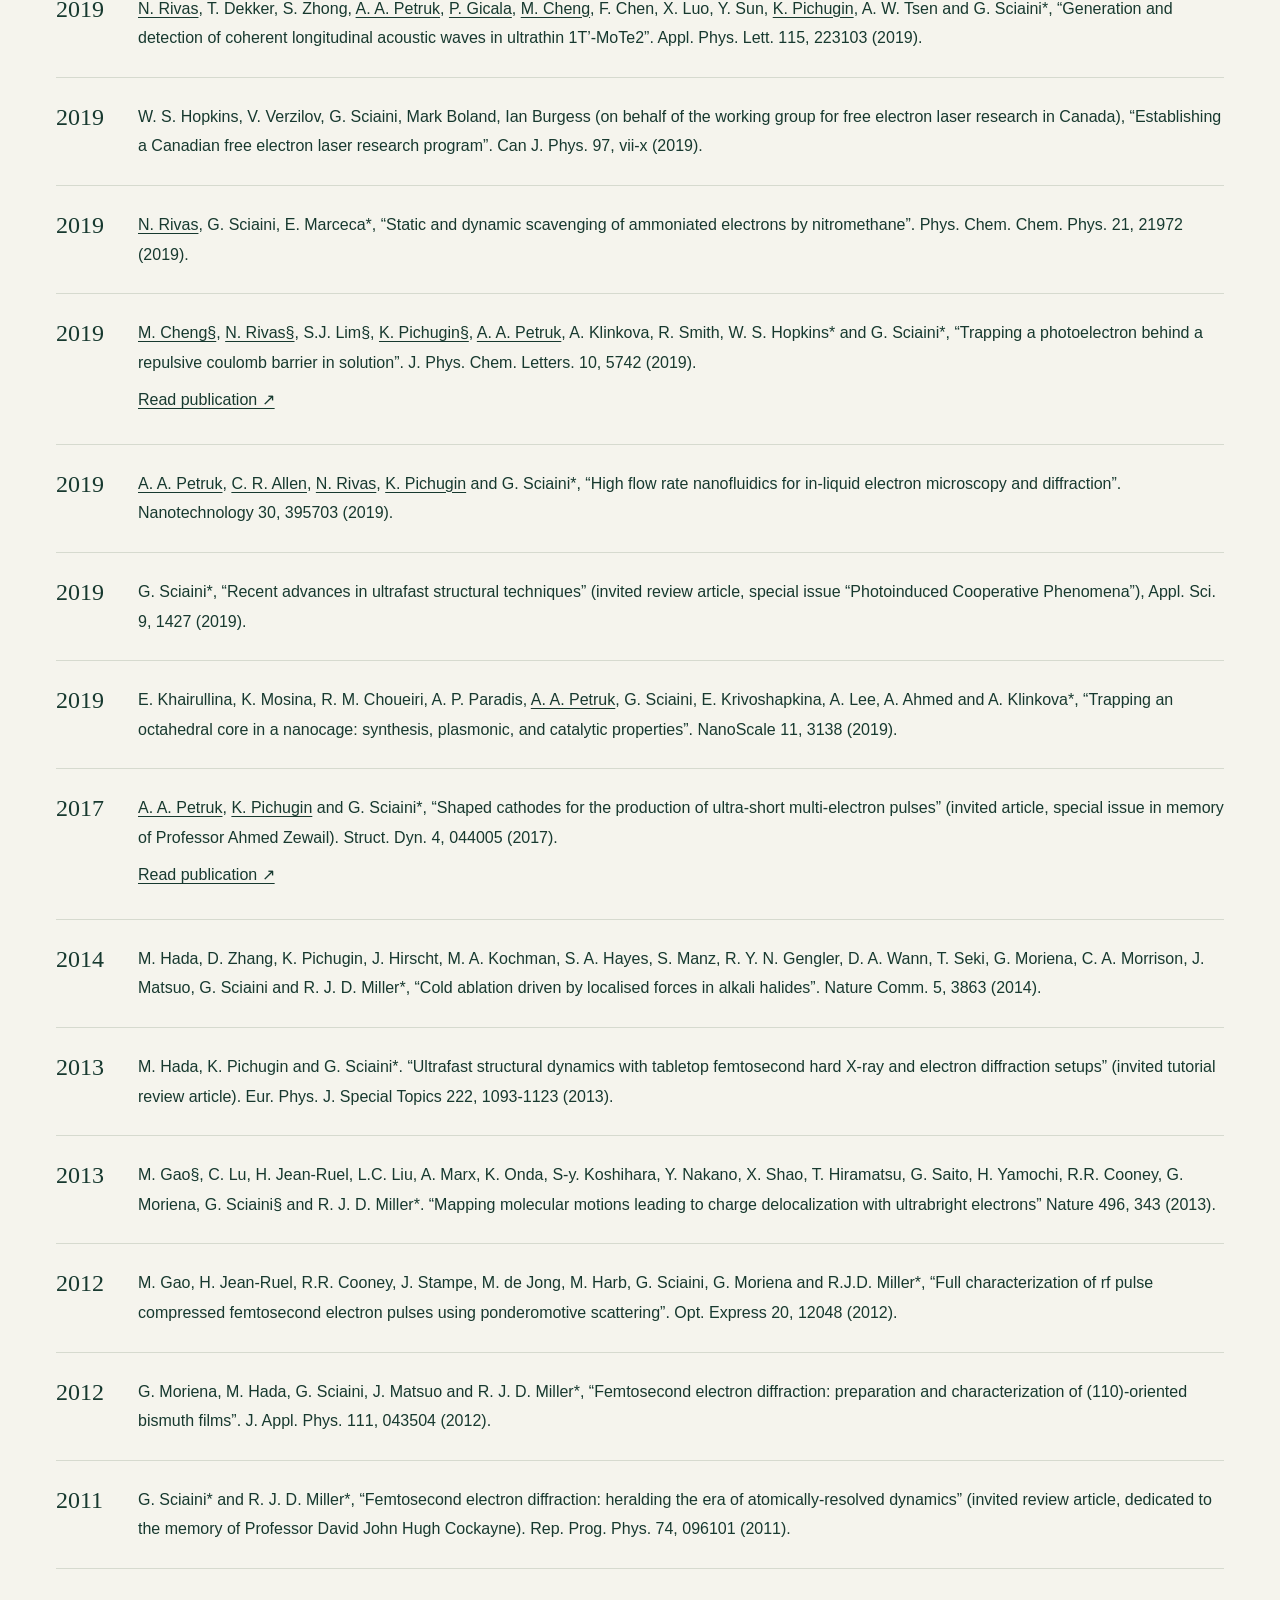
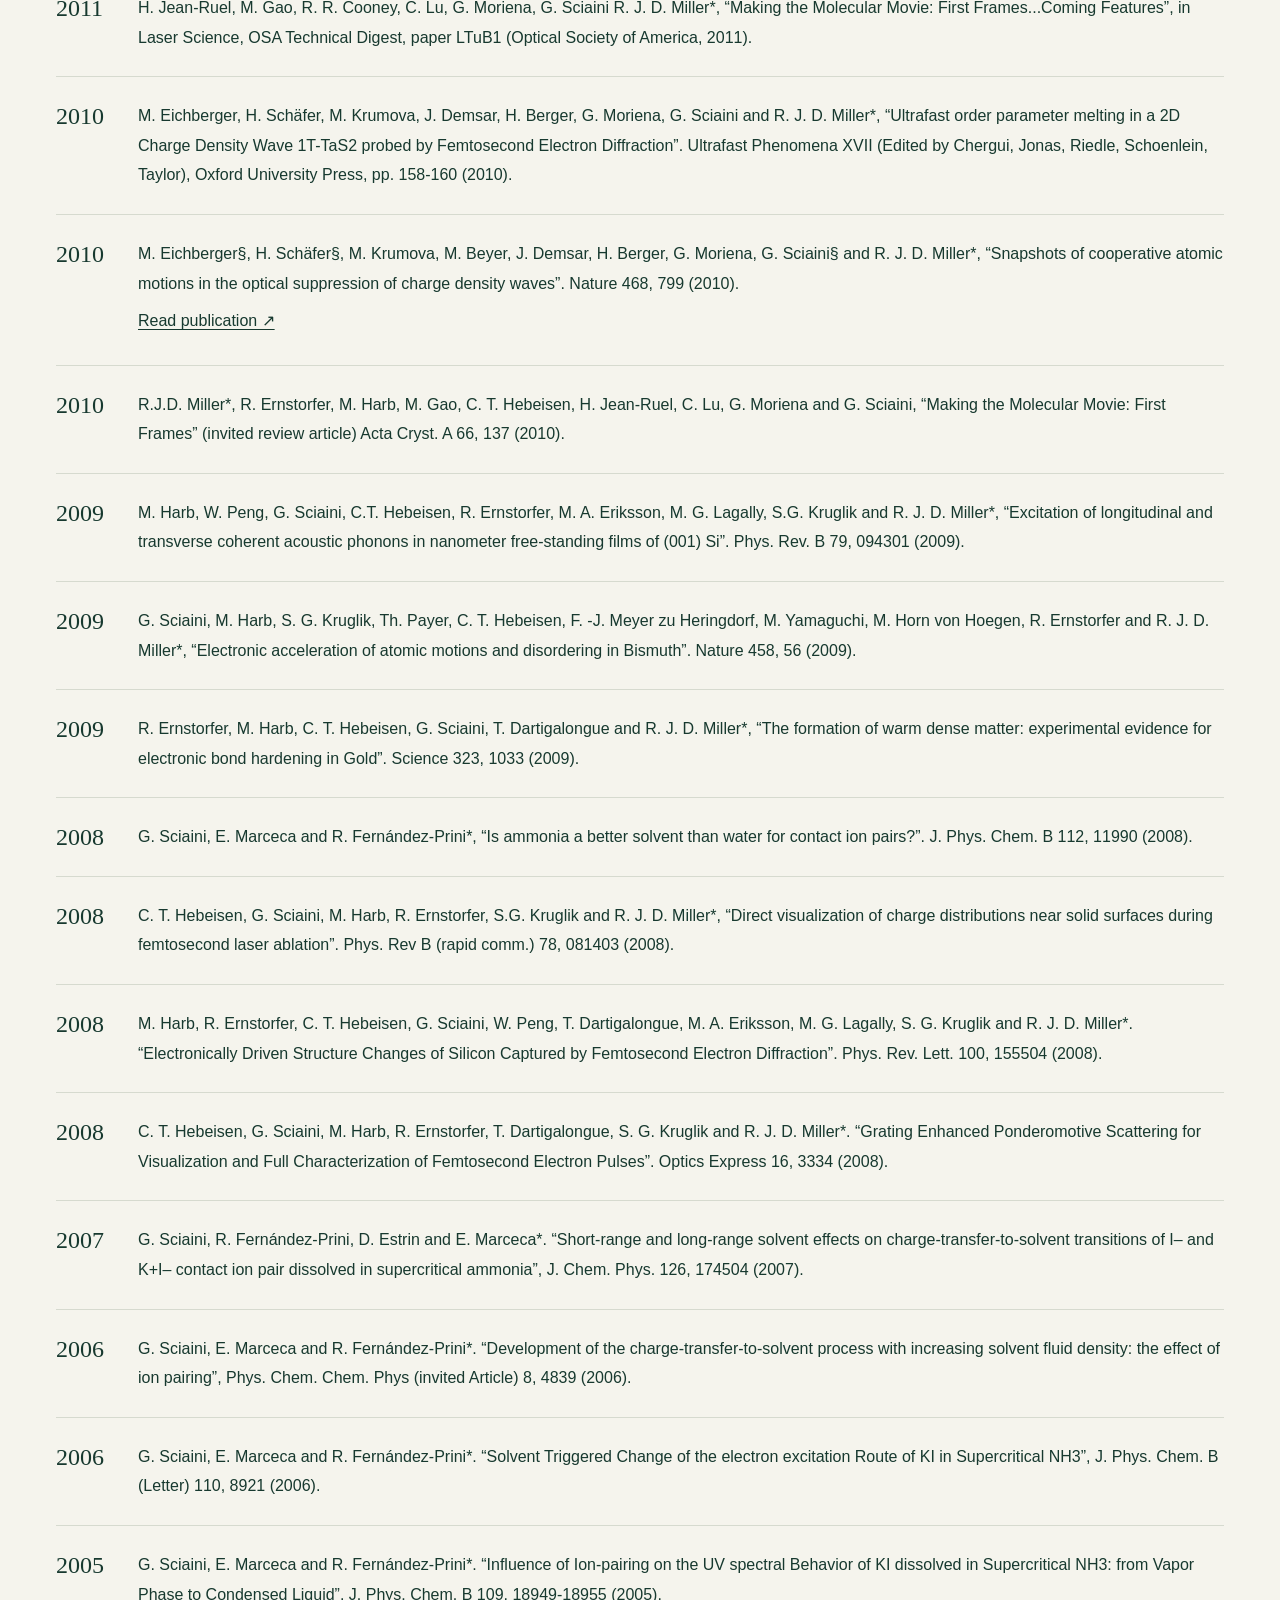
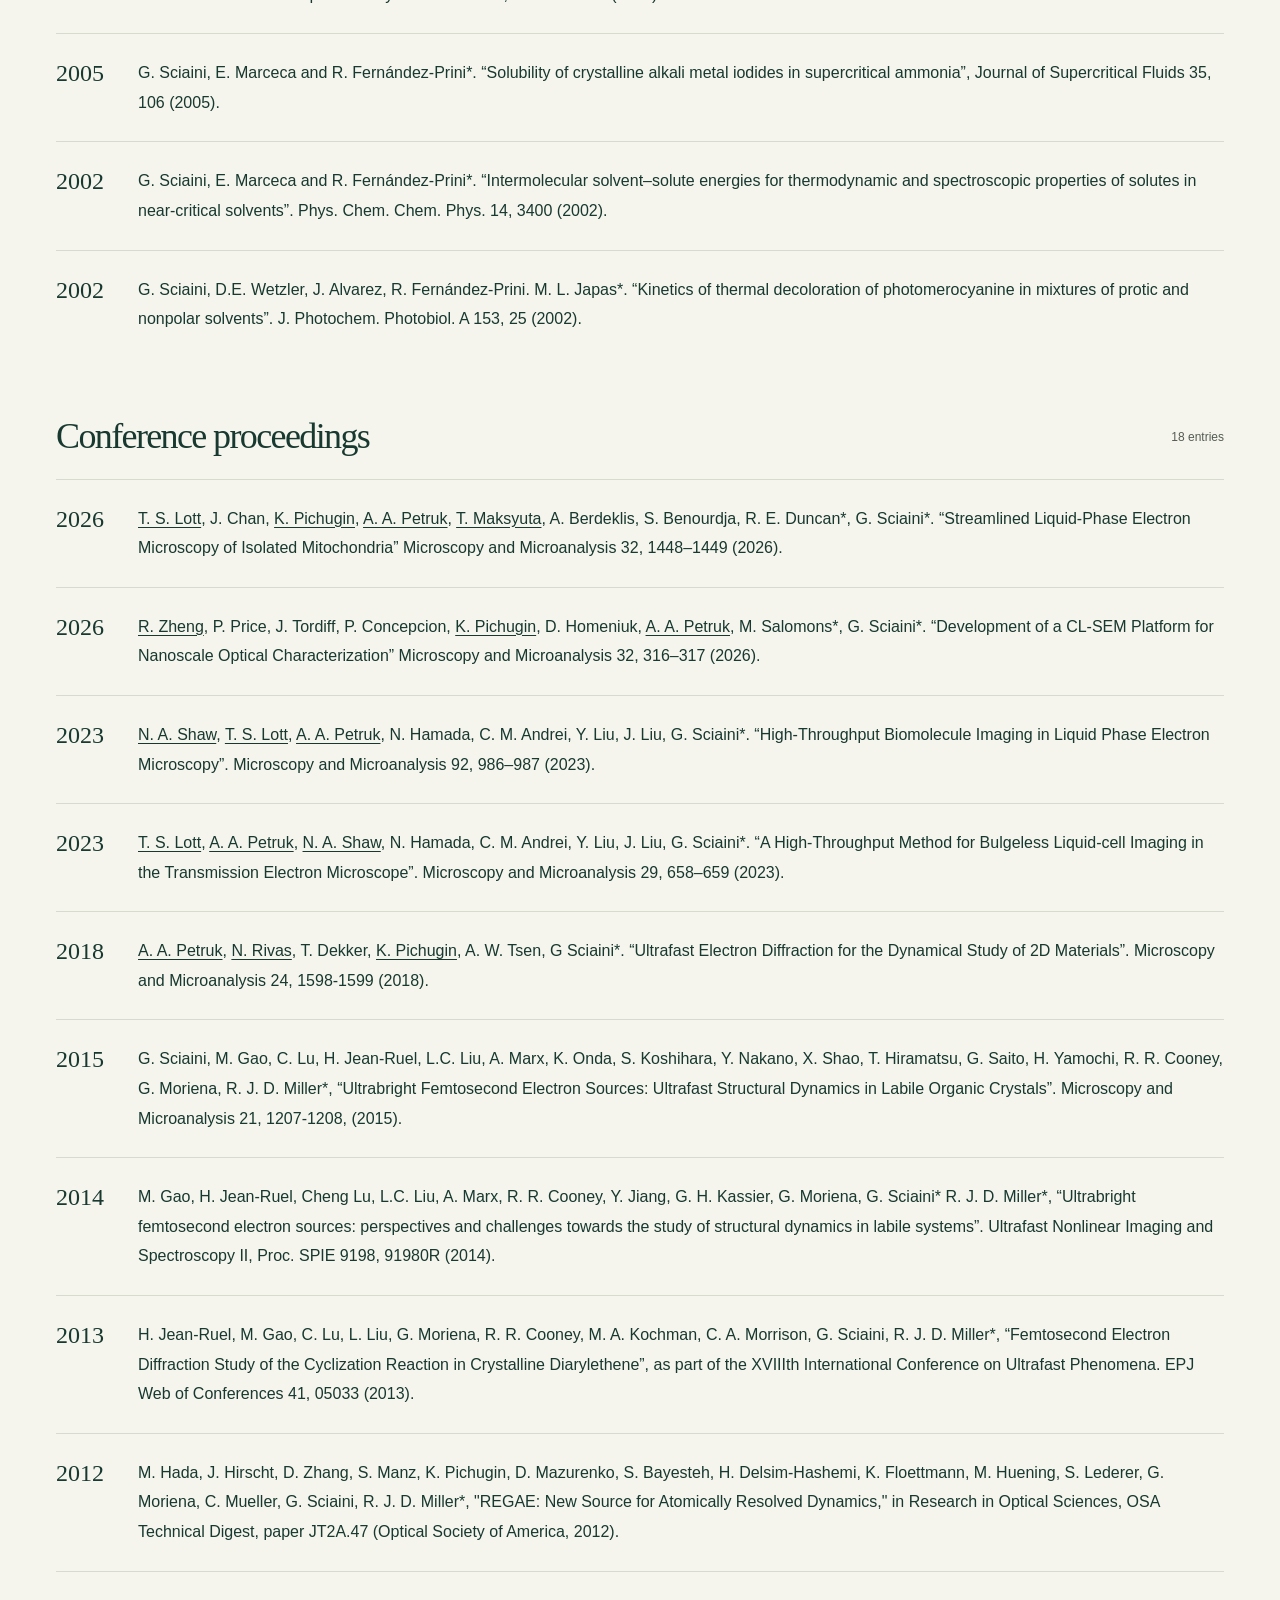
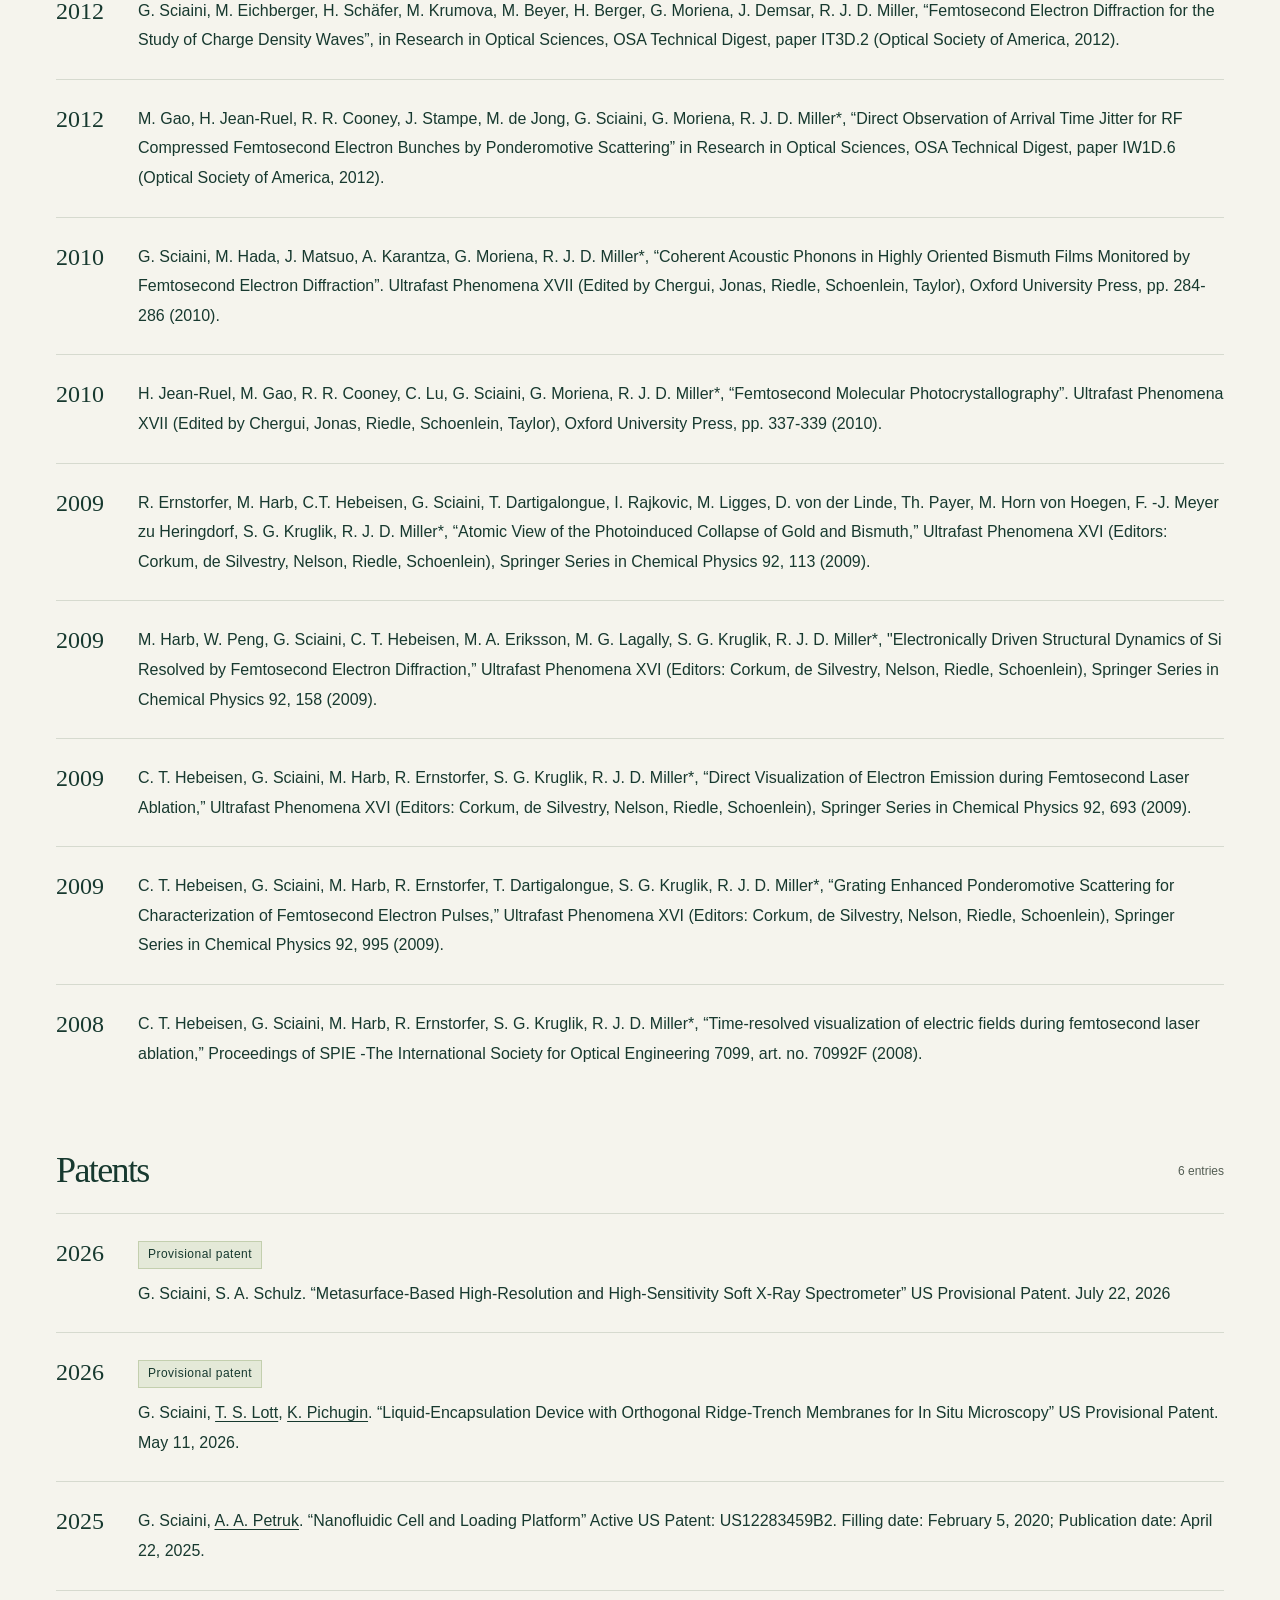
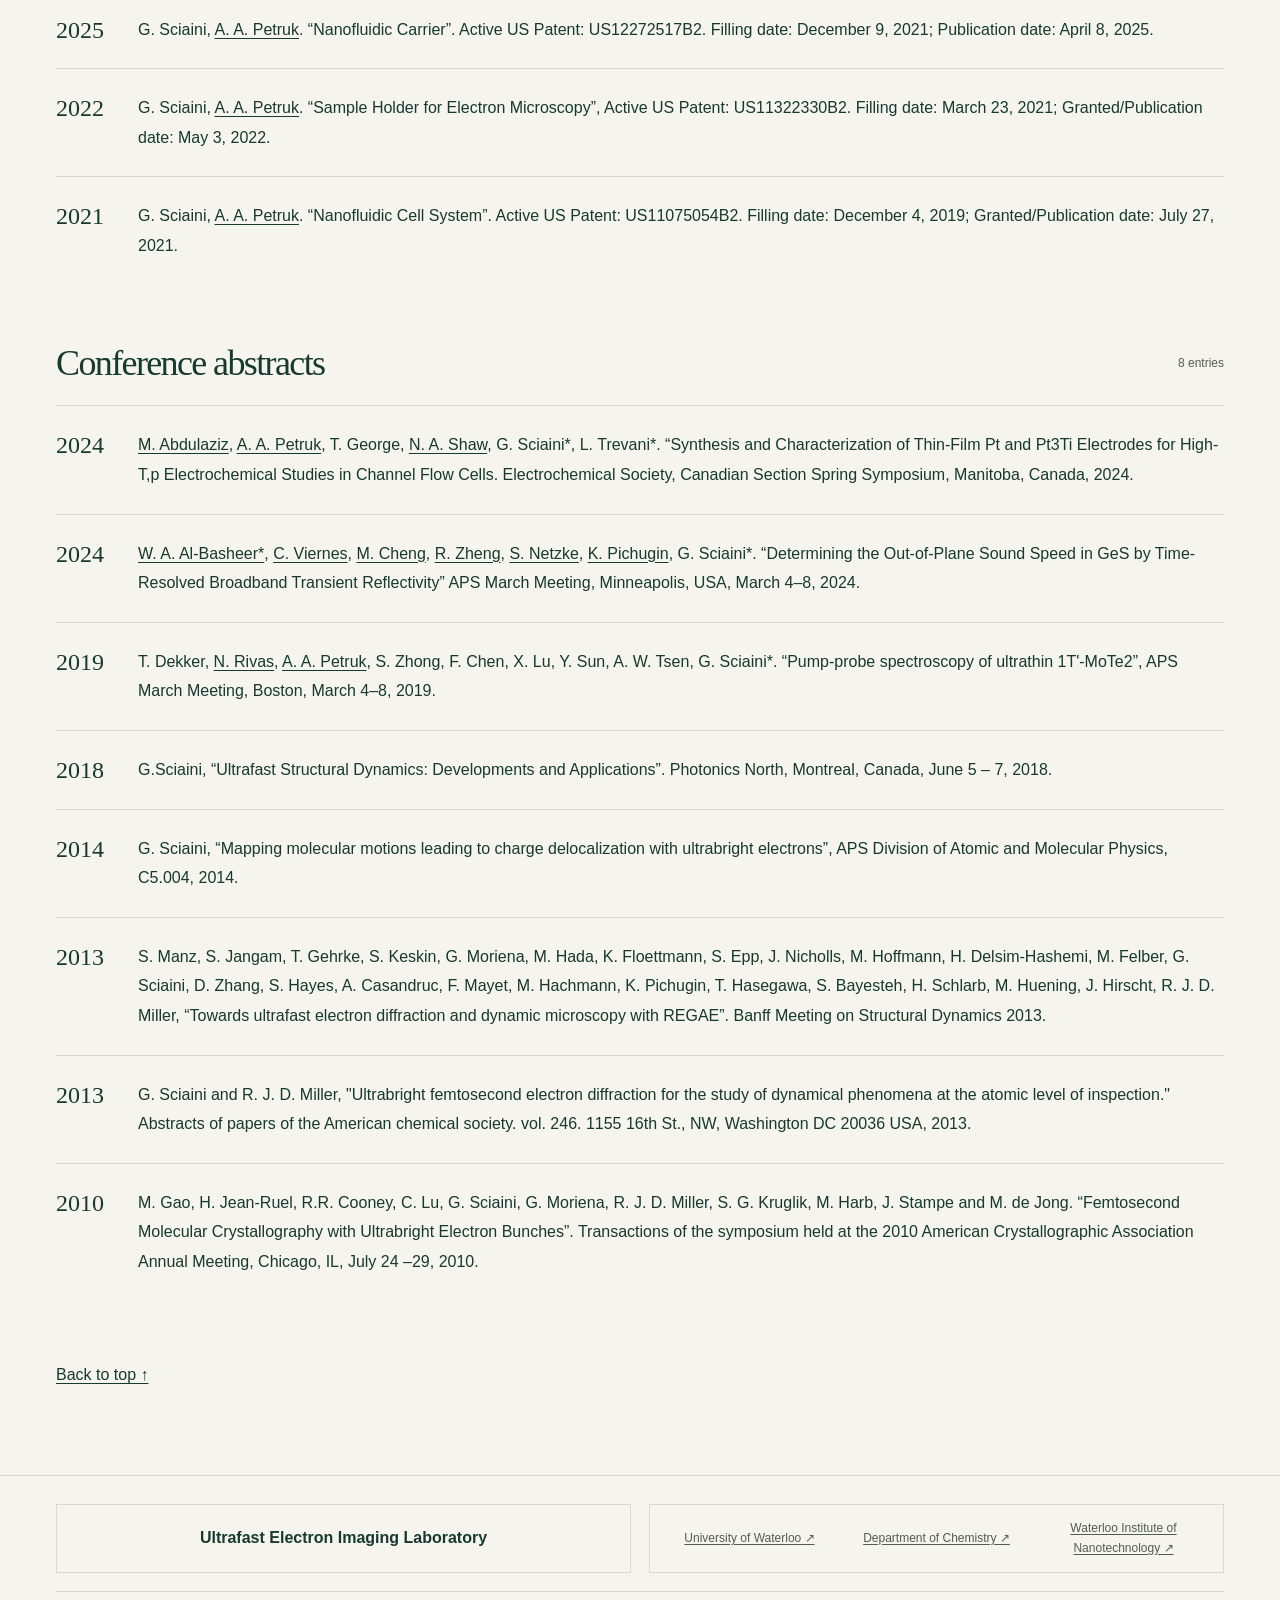
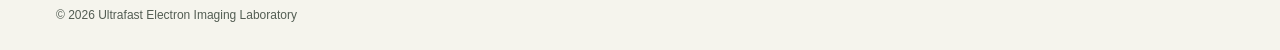
==== commit c1c9358b: "Adjusted text in publications.html to improve clarity and readability." ====
--- a/publications.html
+++ b/publications.html
@@ -169,7 +169,7 @@
         </button>
       </div>
       <p class="cv-source-note">
-         Citations and publication statuses follow the supplied CV. Journal entries include in-press and submitted work, with status labels below. <span class="cv-member">Underlined authors</span> are students, postdoctoral fellows or visiting scholars during Sciaini’s tenure at Waterloo; § equal contributions; * corresponding author(s).
+          <span class="cv-member">Underlined authors</span> are students, postdoctoral fellows or visiting scholars during Sciaini’s tenure at Waterloo; § equal contributions; * corresponding author(s).
       </p>
       <p id="cv-count" aria-live="polite">
         Loading publication counts…
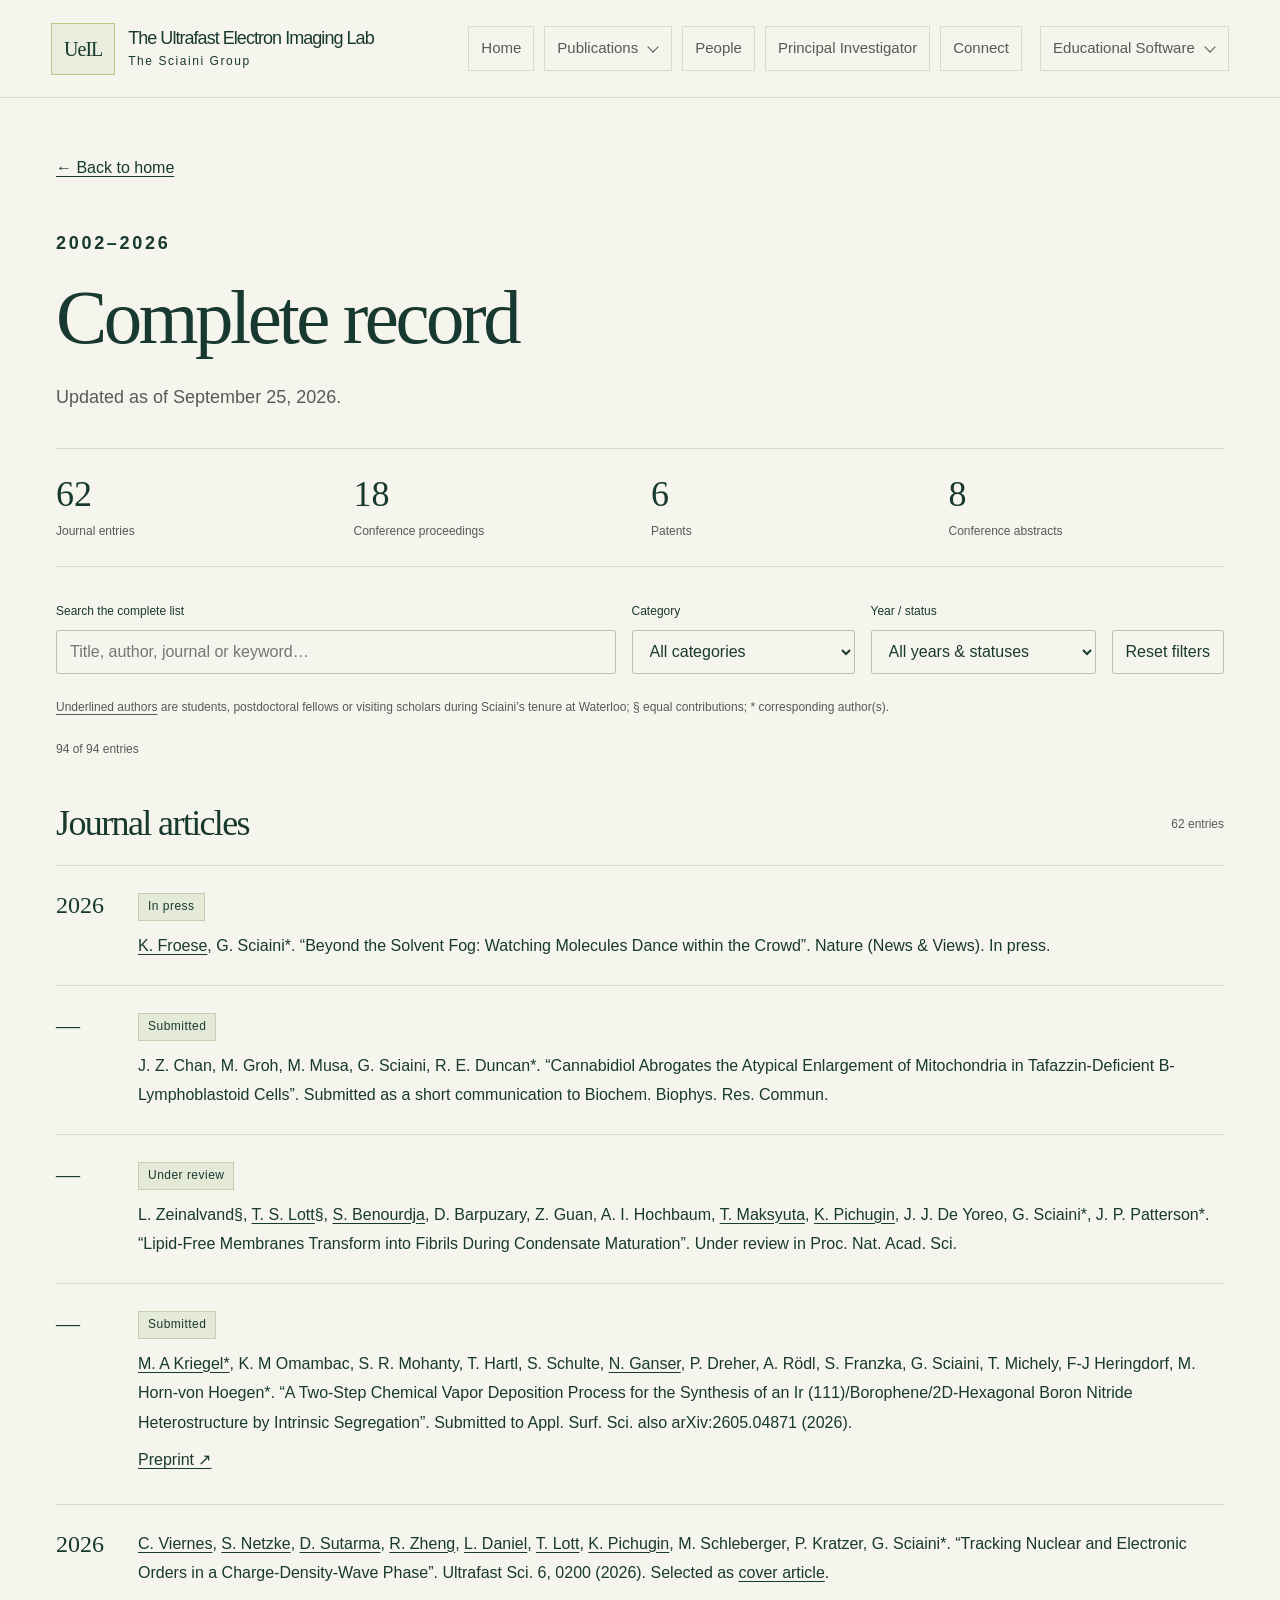
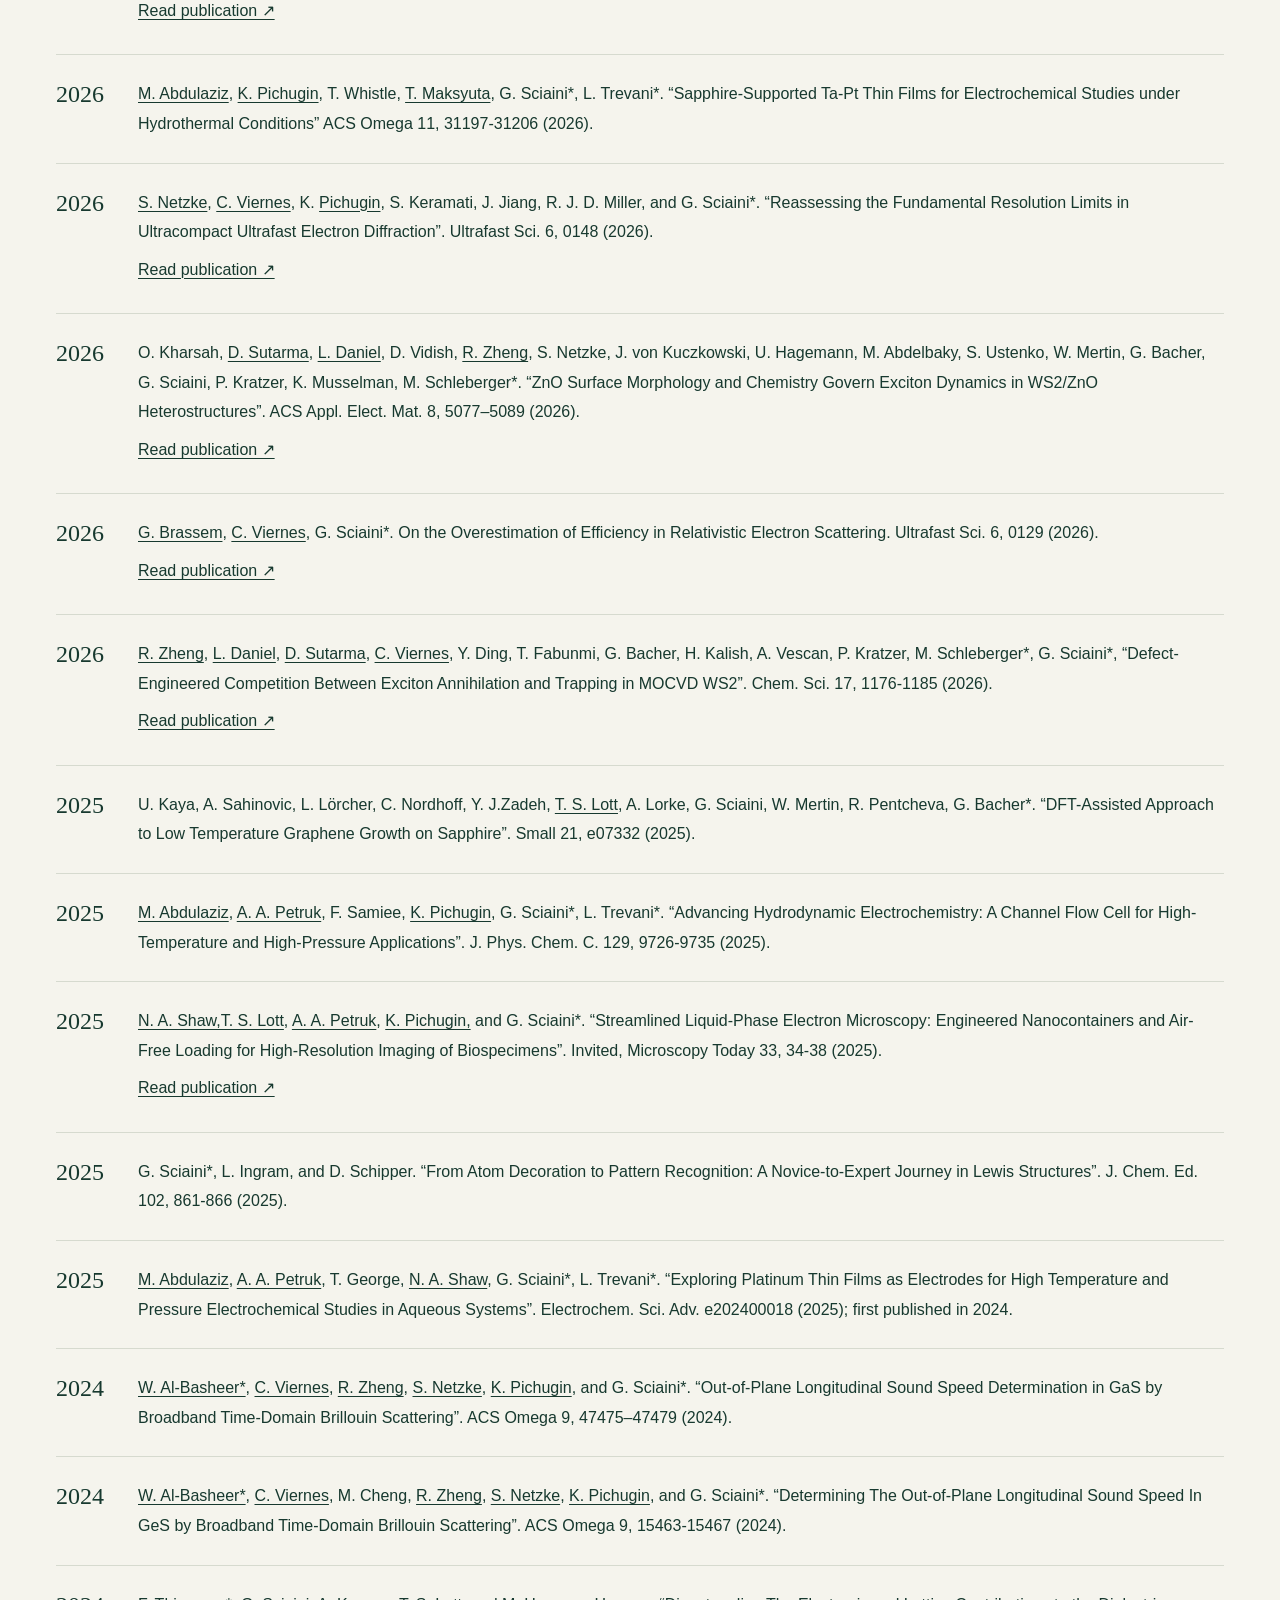
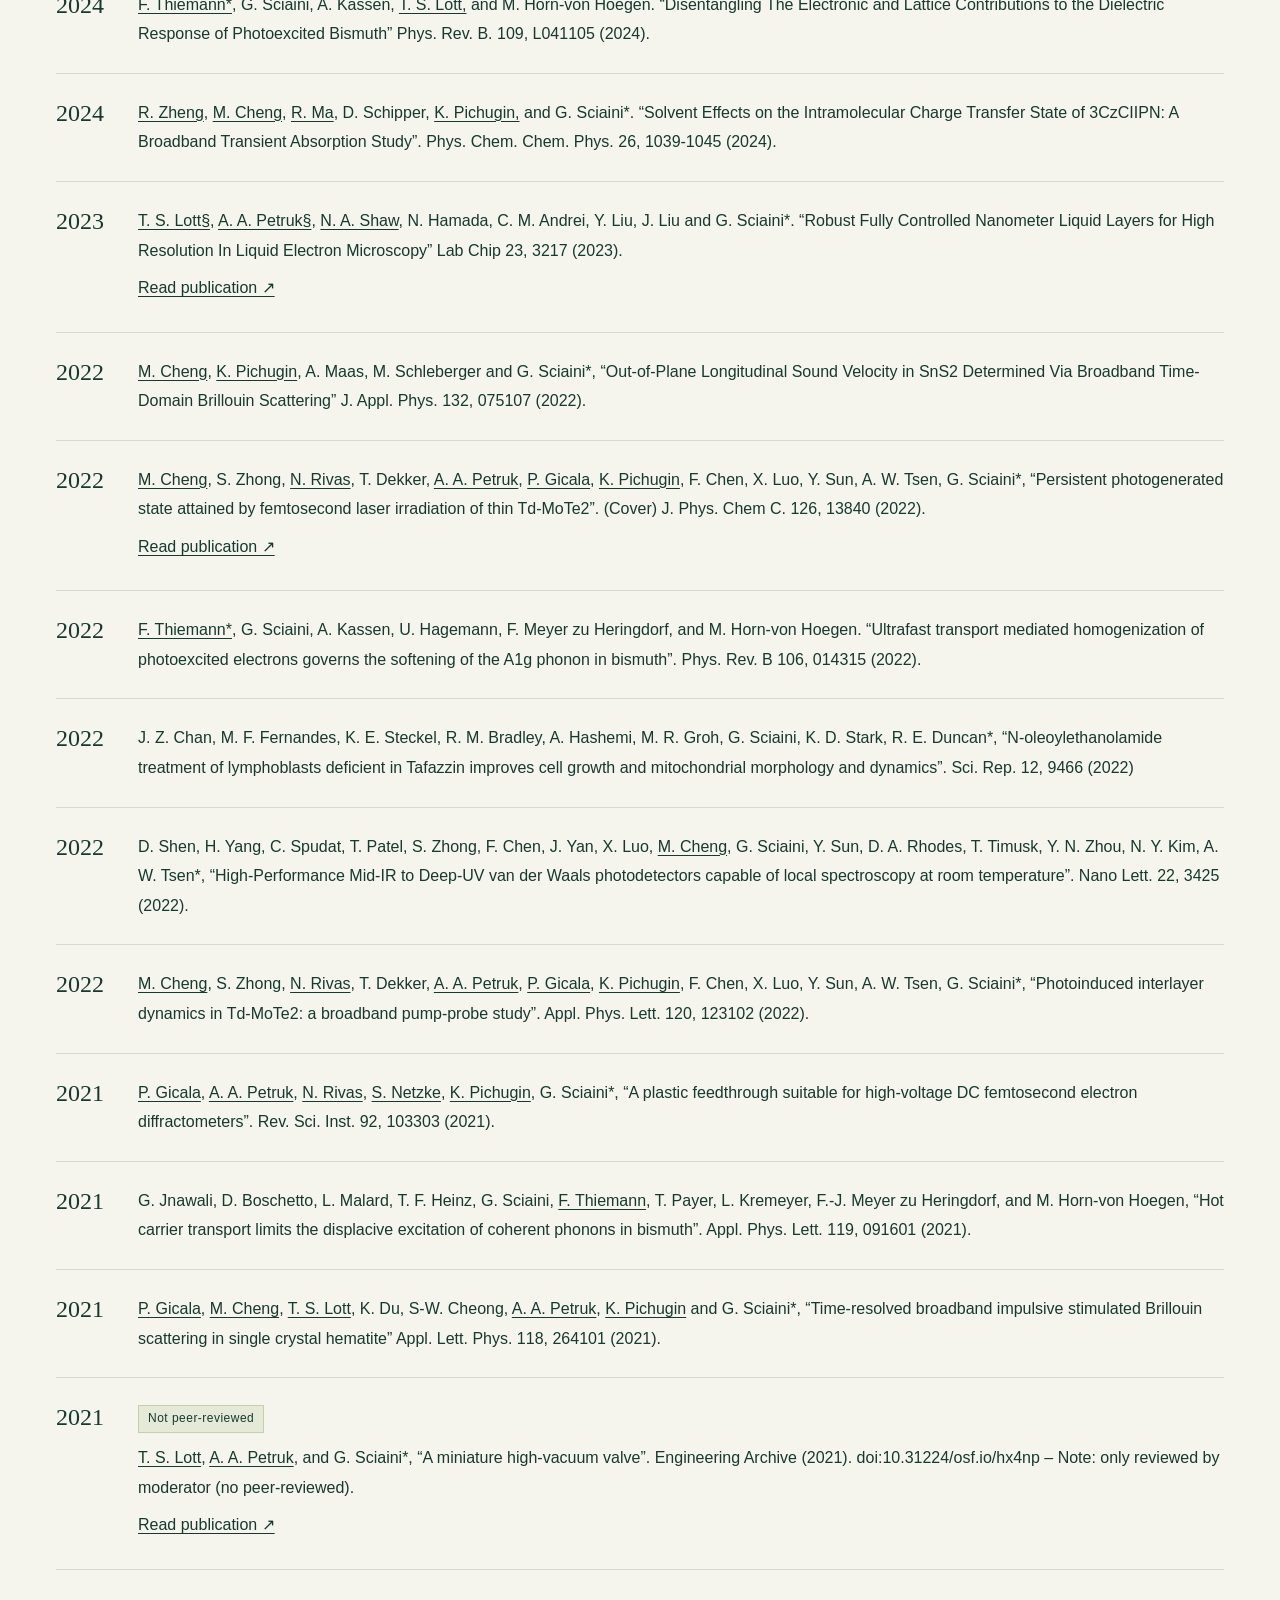
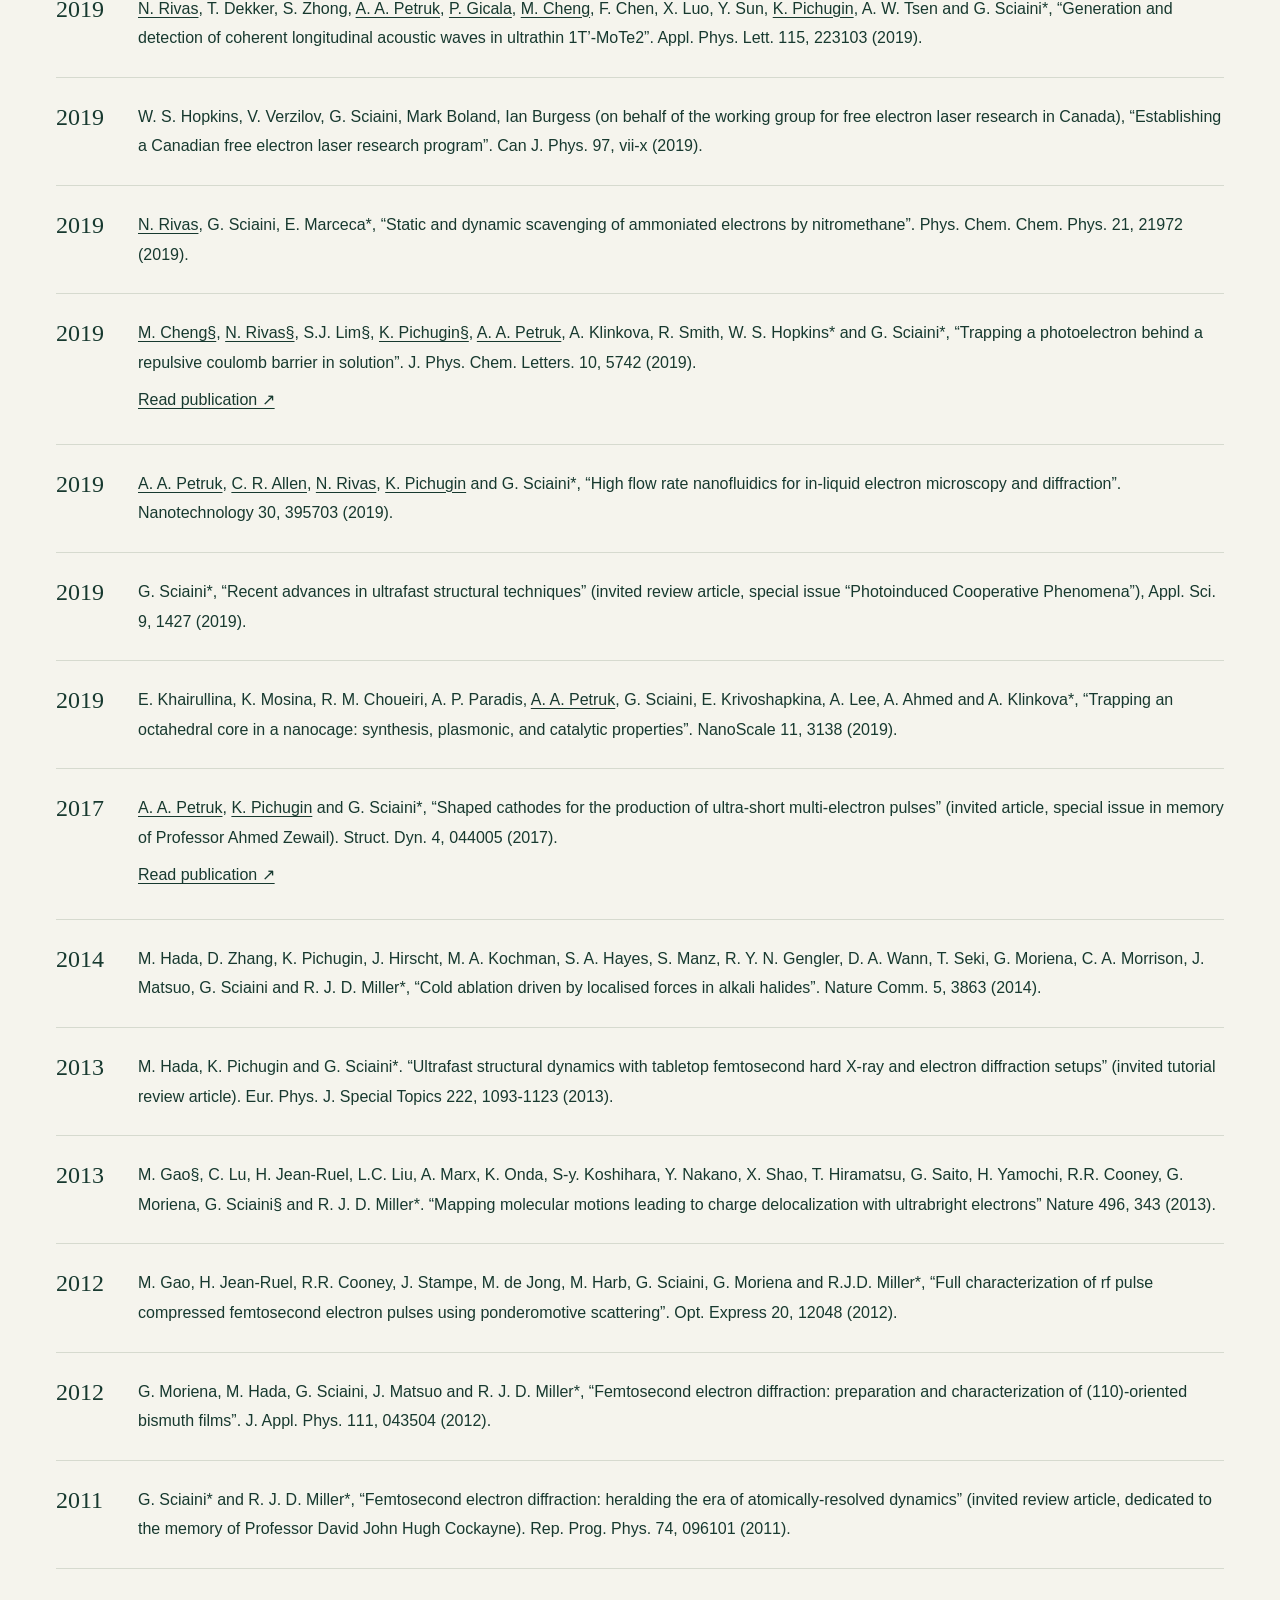
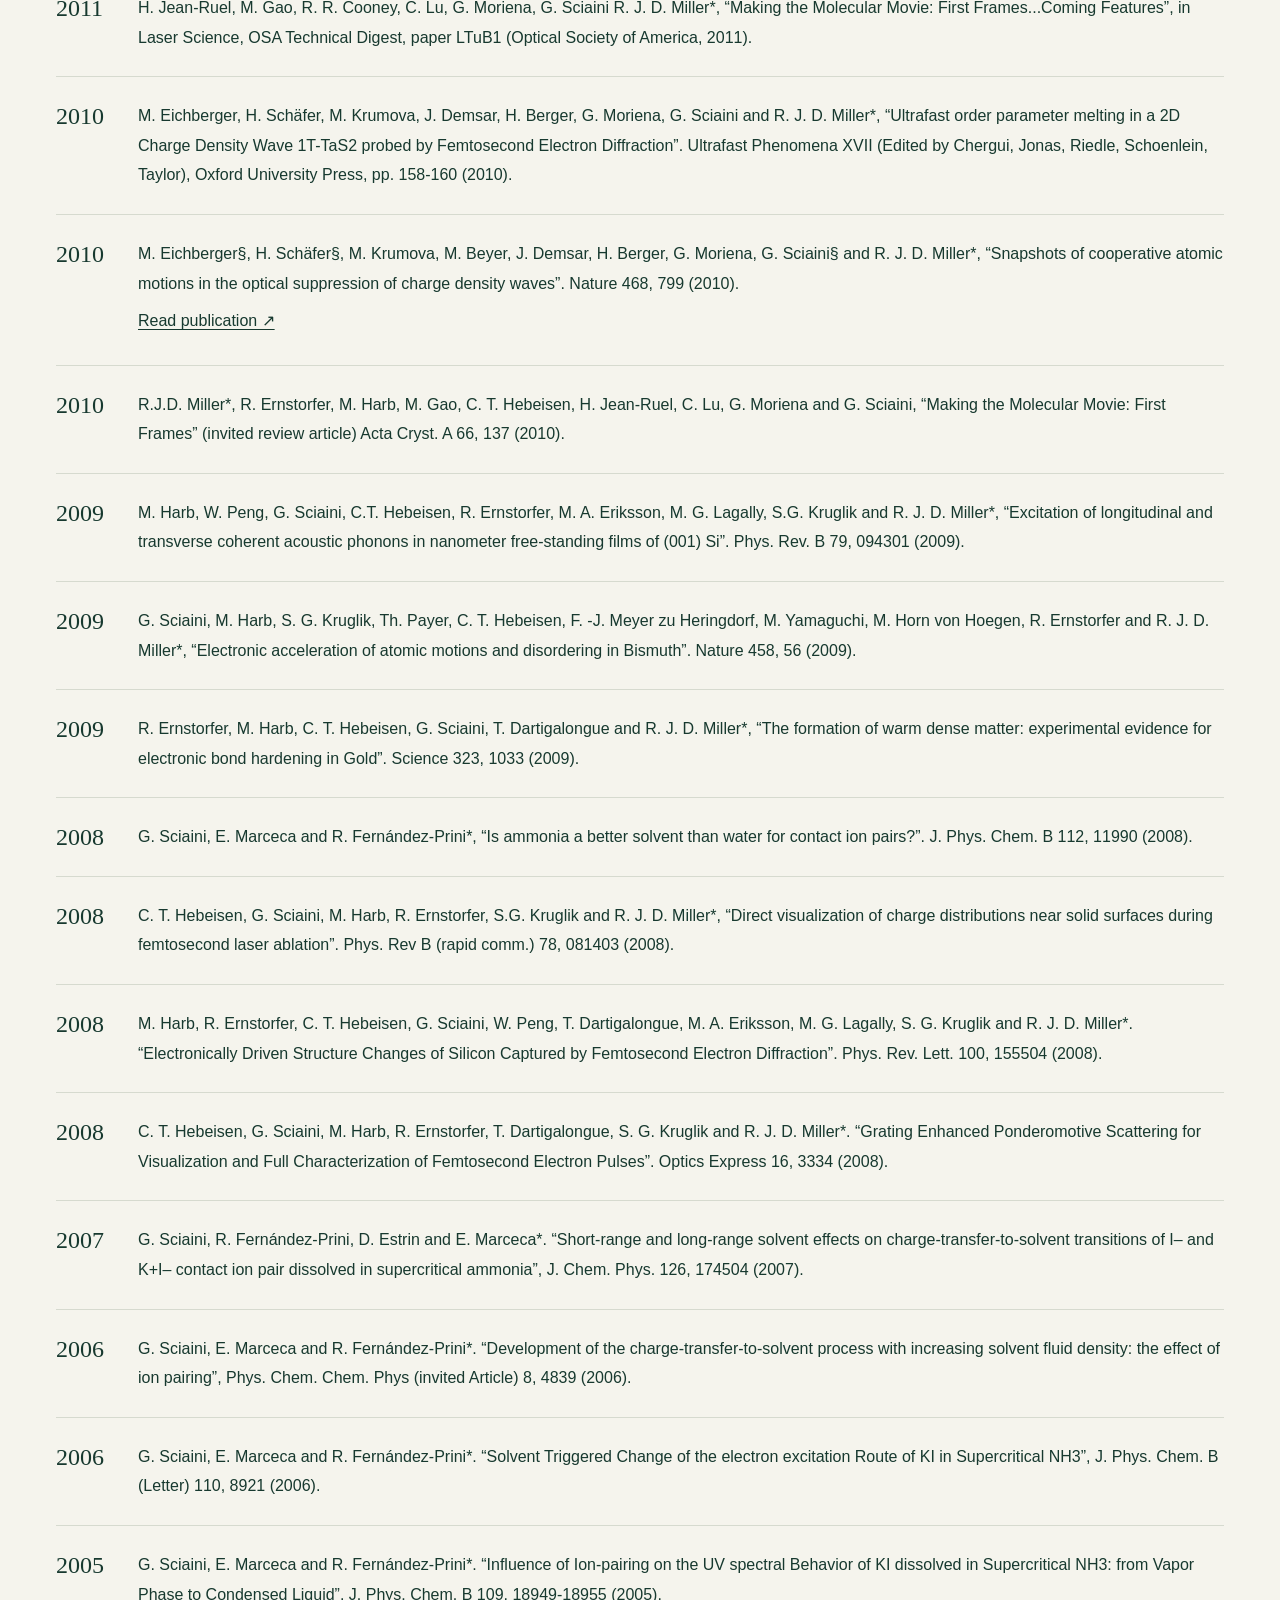
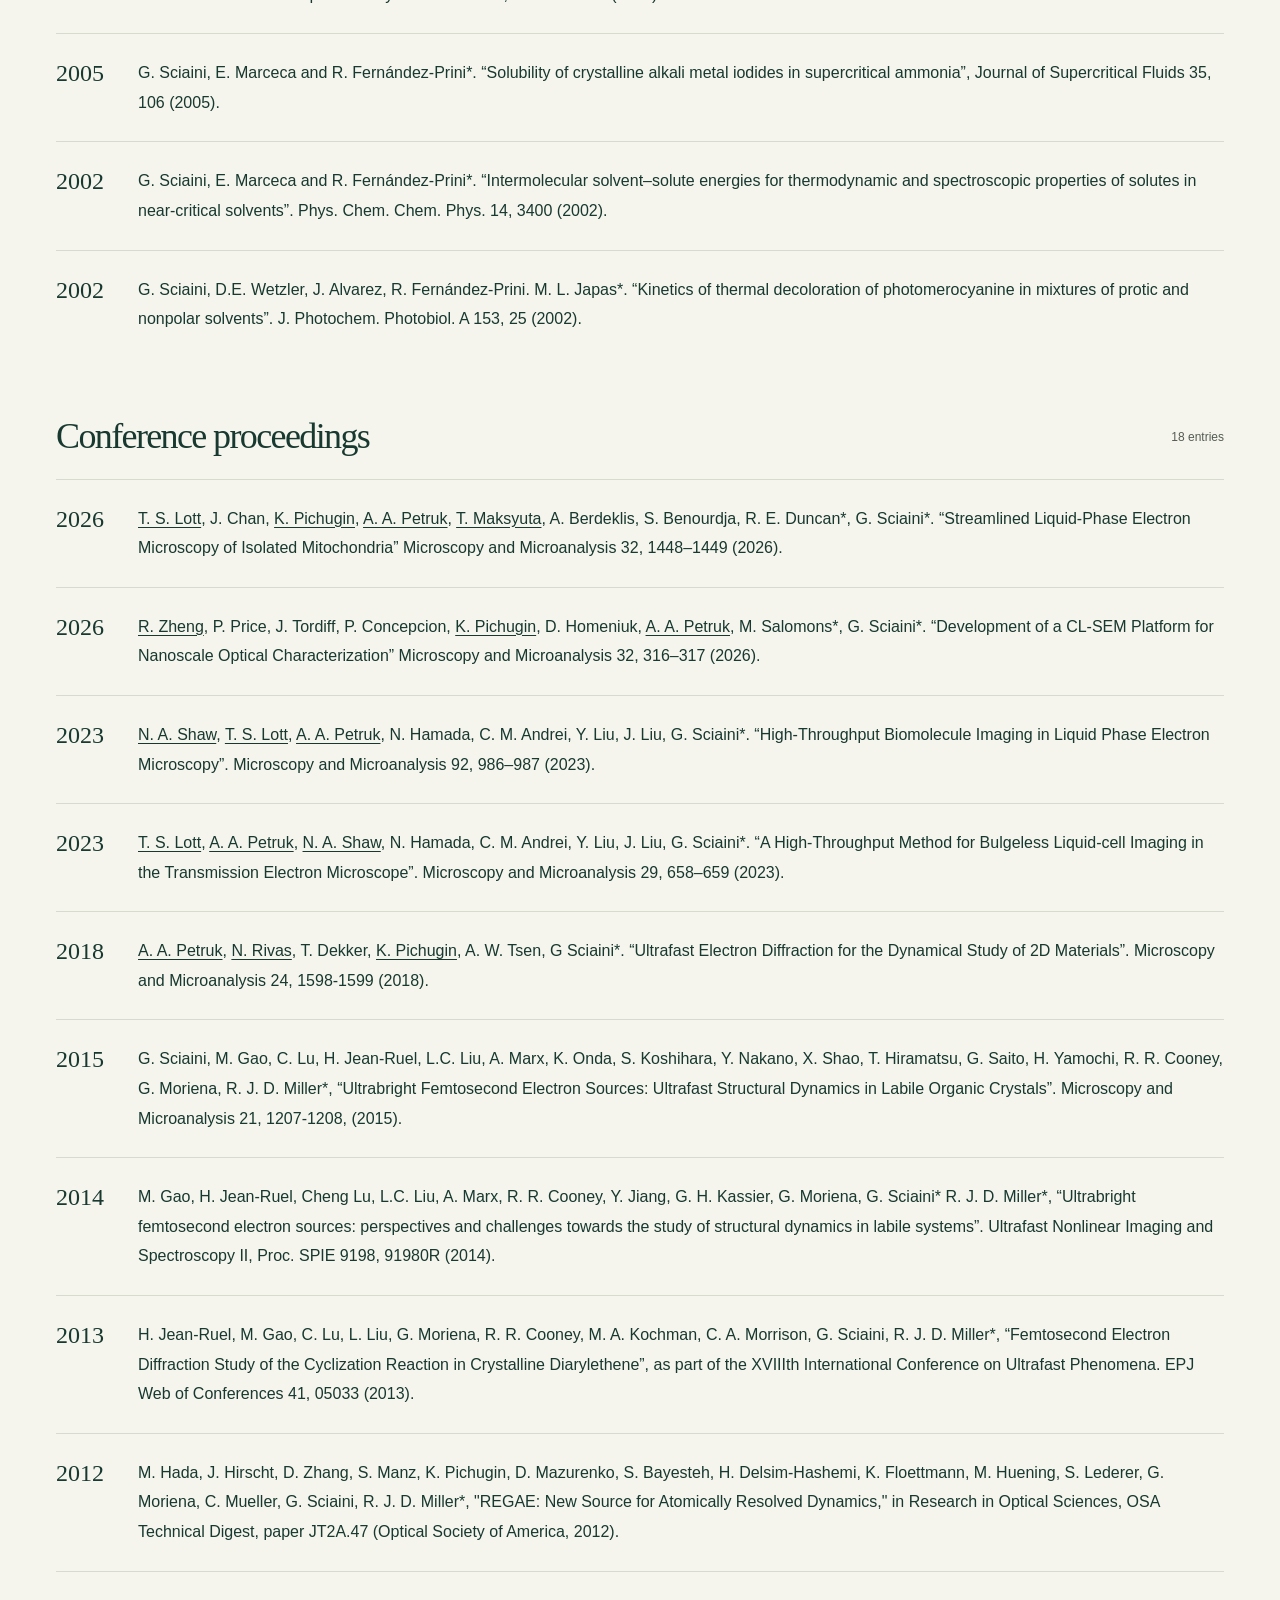
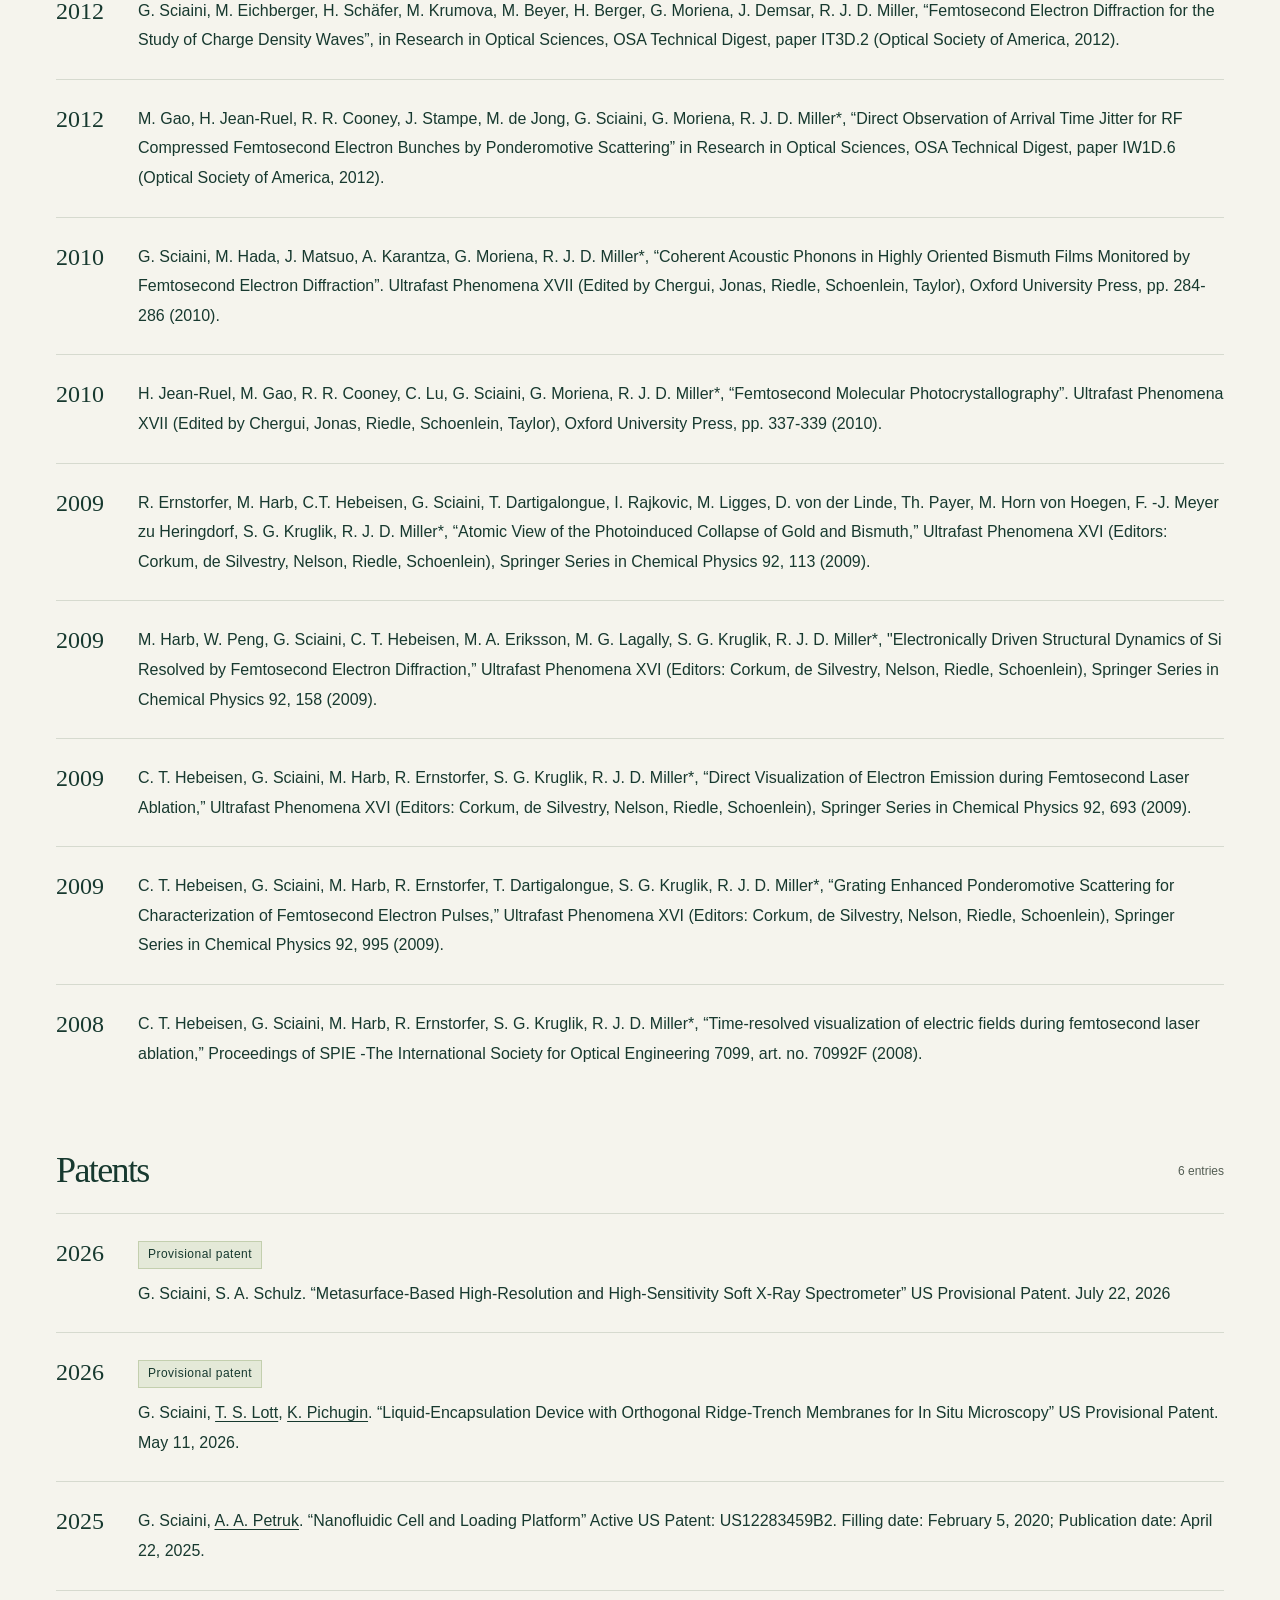
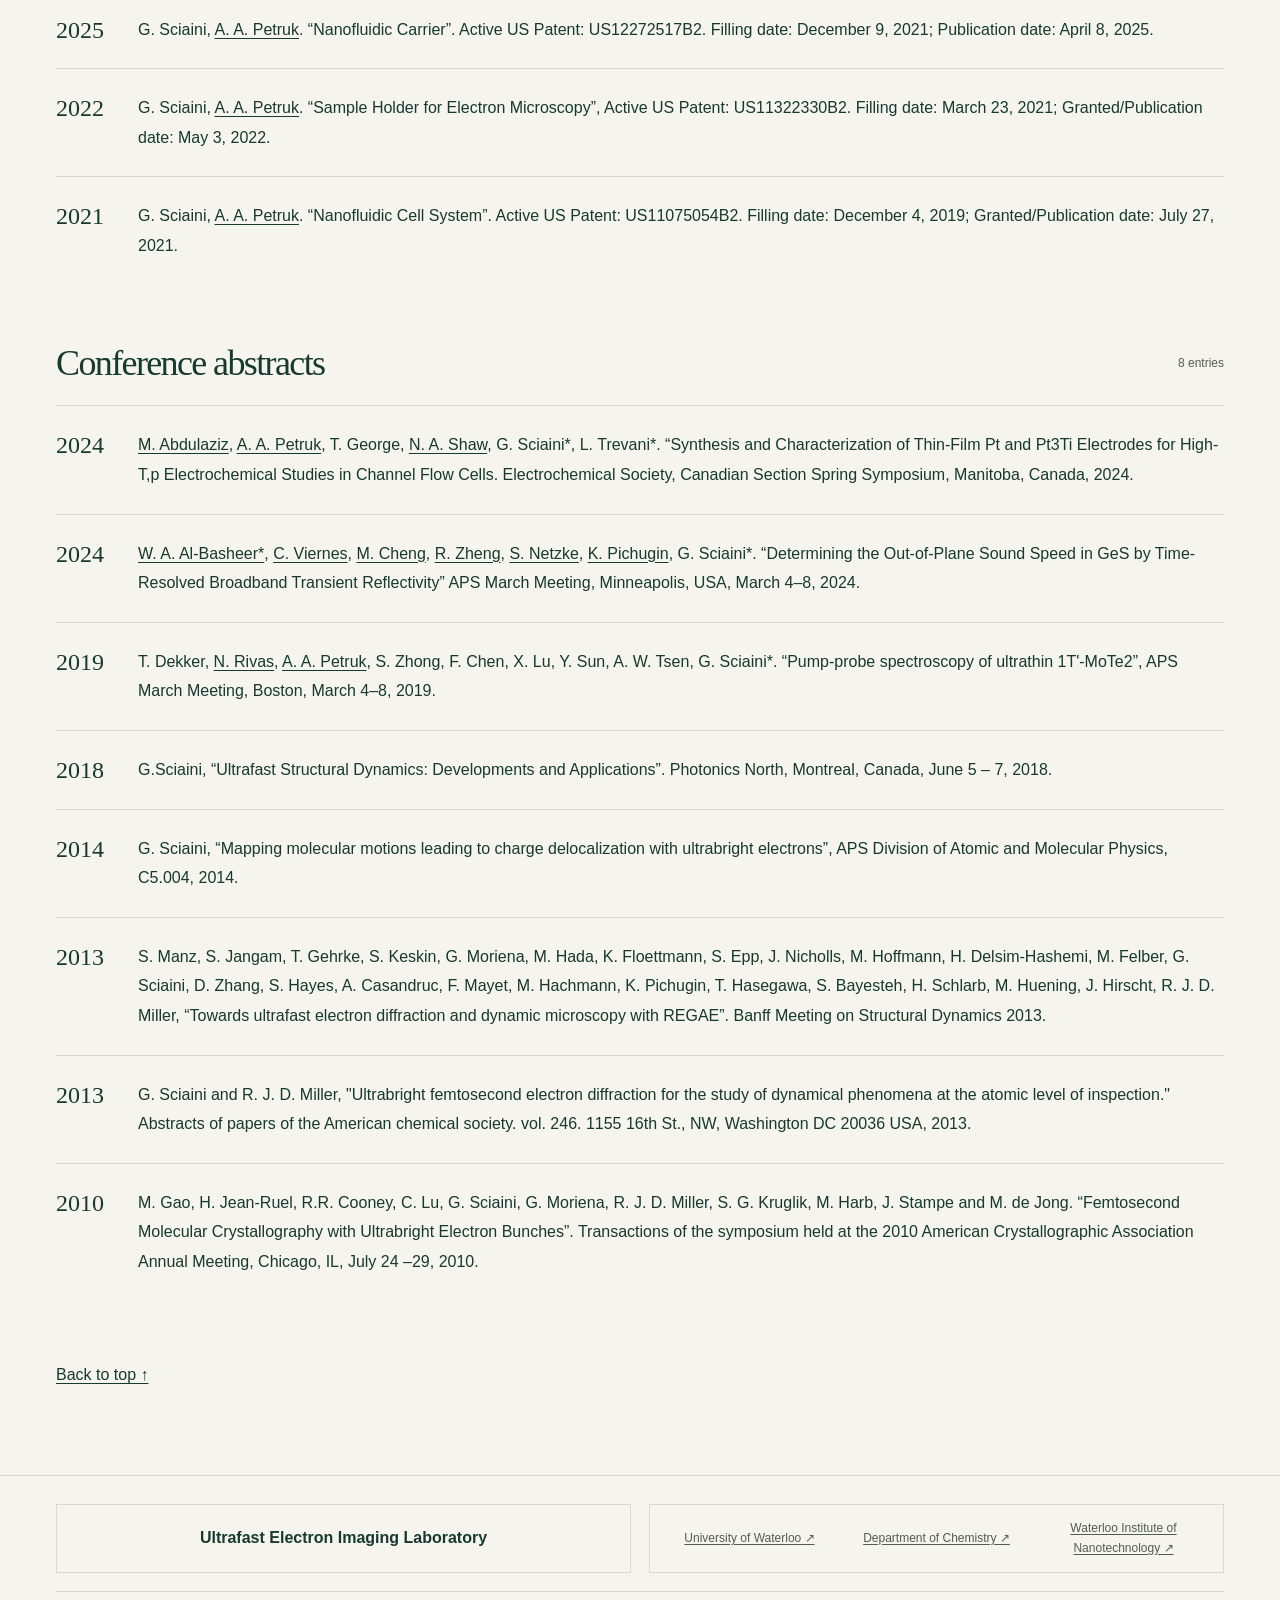
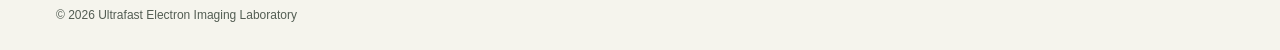
==== commit e60b83f9: "Added new Lewis visualizer, added navigation, fixed nav order on non-home pages" ====
--- a/publications.html
+++ b/publications.html
@@ -32,18 +32,15 @@
         </div>
         <a href="index.html#people">People</a>
         <a href="index.html#pi">Principal Investigator</a>
+        <a class="nav-contact" href="index.html#contact">Connect</a>
         <details class="education-dropdown">
           <summary>
             Educational Software <span aria-hidden="true">⌄</span>
           </summary>
           <div class="education-links" aria-label="Educational visualizers">
-            <a href="educational-software/Hydrogen_Orbital_Visualizer.html" target="_blank" rel="noopener">Hydrogen Orbital Visualizer <span aria-hidden="true">→</span></a>
-            <a href="educational-software/Hybrid_Orbital_Visualizer.html" target="_blank" rel="noopener">Hybrid Orbital Visualizer <span aria-hidden="true">→</span></a>
-            <a href="educational-software/Molecular_Orbital_Visualizer.html" target="_blank" rel="noopener">Molecular Orbital Visualizer <span aria-hidden="true">→</span></a>
-            <small>Opens in a new tab</small>
+            <a href="educational-software/Hydrogen_Orbital_Visualizer.html" target="_blank" rel="noopener">Hydrogen Orbital Visualizer <span aria-hidden="true">→</span></a><a href="educational-software/Hybrid_Orbital_Visualizer.html" target="_blank" rel="noopener">Hybrid Orbital Visualizer <span aria-hidden="true">→</span></a><a href="educational-software/Molecular_Orbital_Visualizer.html" target="_blank" rel="noopener">Molecular Orbital Visualizer <span aria-hidden="true">→</span></a><a href="educational-software/Hydrogen_Orbital_Visualizer.html" target="_blank" rel="noopener">Hydrogen Orbital Visualizer <span aria-hidden="true">→</span></a><a href="educational-software/Lewis_Decoration_Studio.html" target="_blank" rel="noopener">Lewis Decoration Studio <span aria-hidden="true">→</span></a><small>Opens in a new tab</small>
           </div>
         </details>
-        <a class="nav-contact" href="index.html#contact">Connect</a>
       </nav>
     </header>
     <main id="main" class="wrap bibliography">
--- a/assets/css/style.css
+++ b/assets/css/style.css
@@ -271,6 +271,12 @@
   color:var(--muted);
   text-decoration:none
 }
+
+.education-links a {
+  color:var(--muted);
+  text-decoration:none
+}
+
 .publications-menu a:hover,
 .publications-menu a:focus-visible {
   color:var(--ink);
@@ -278,7 +284,7 @@
 }
 .education-links a:hover,
 .education-links a:focus-visible {
-  color:#6b894a;
+  color:var(--ink);
   background:#e9ede3
 }
 .publications-menu a {
@@ -318,15 +324,15 @@
   box-shadow:0 12px 30px #17392f1a
 }
 .education-dropdown[open] .education-links {
-  display:block;
-  margin-top:8px
+  display:block
 }
 .education-links a {
-  display:block;
+  display: flex;
+  align-items: center;
   padding:9px 11px
 }
 .education-links a span {
-  float:right
+  float:right;
 }
 .education-links small {
   display:block;
@@ -379,7 +385,7 @@
     line-height:1.35
   }
   header .education-links {
-    min-width:290px;
+    min-width:185px;
     padding:10px
   }
   header .education-links small {
@@ -1231,12 +1237,12 @@
     position:static;
     width:100%;
     min-width:0;
-    margin:4px 0 0;
     padding:4px;
     text-align:center;
     box-shadow:none
   }
   .education-links a {
+    display: block;
     position:relative;
     padding:4px;
     line-height:1.25
@@ -1355,7 +1361,6 @@
     position:static;
     width:100%;
     min-width:0;
-    margin:4px 0 0;
     padding:4px;
     text-align:center;
     box-shadow:none
@@ -2172,7 +2177,7 @@
 #research .section-top .eyebrow,
 #publications .section-top .eyebrow,
 #people .section-top .eyebrow,
-#pi .pi-bio>.eyebrow,
+#pi .pi-heading>.eyebrow,
 #contact .contact-grid>.eyebrow {
   font-size:var(--type-title-md);
   text-align:center
@@ -2181,13 +2186,21 @@
 #pi .pi-bio h2 {
   font-size:var(--type-title-lg)
 }
-#pi .pi-bio>h2,
-#pi .pi-bio>.pi-role {
+#pi .pi-heading {
+  display:flex;
+  flex-direction:column;
+  align-items:center;
+  width:100%;
   text-align:center
 }
-#pi .pi-bio>h2 {
-  margin-left:auto;
-  margin-right:auto
+#pi .pi-heading>h2 {
+  width:100%;
+  text-align:center
+}
+#pi .pi-heading>.pi-role {
+  width:fit-content;
+  max-width:100%;
+  text-align:center
 }
 #research .section-heading h2 {
   margin-left:auto;
